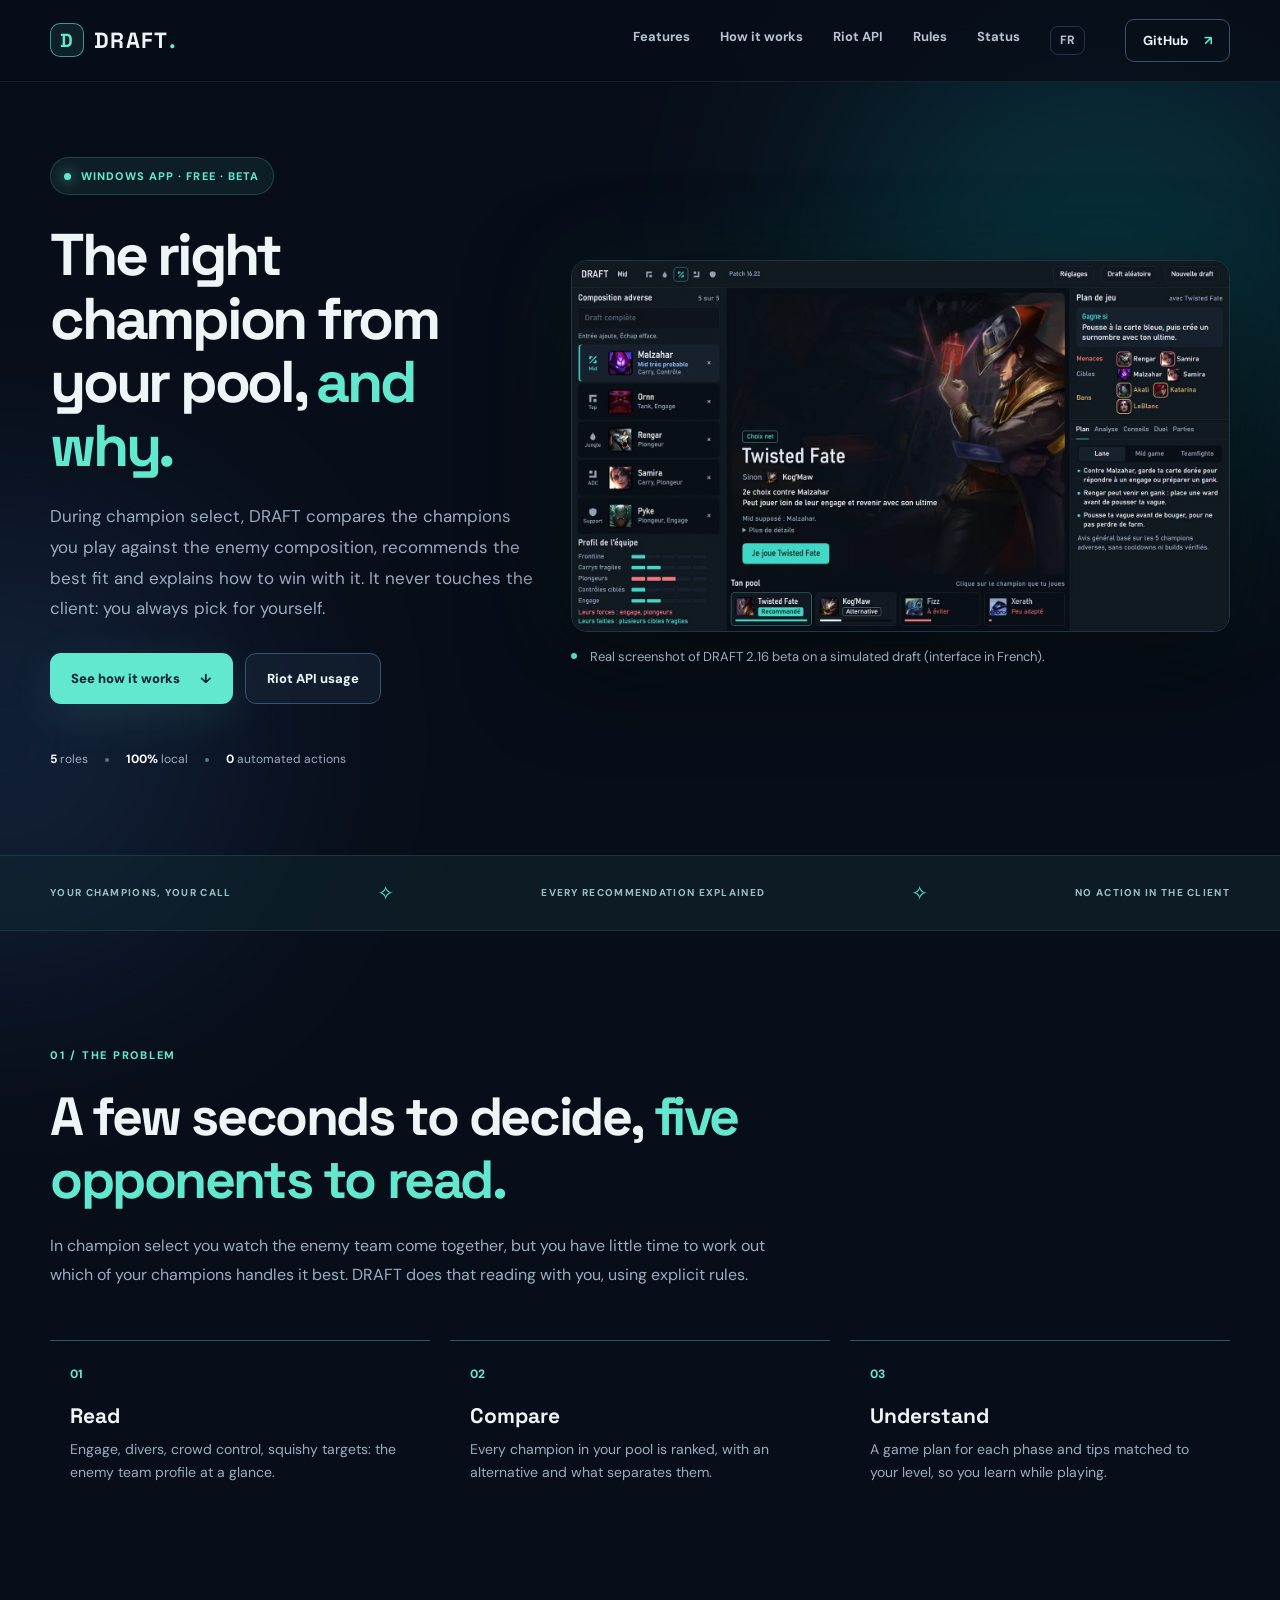
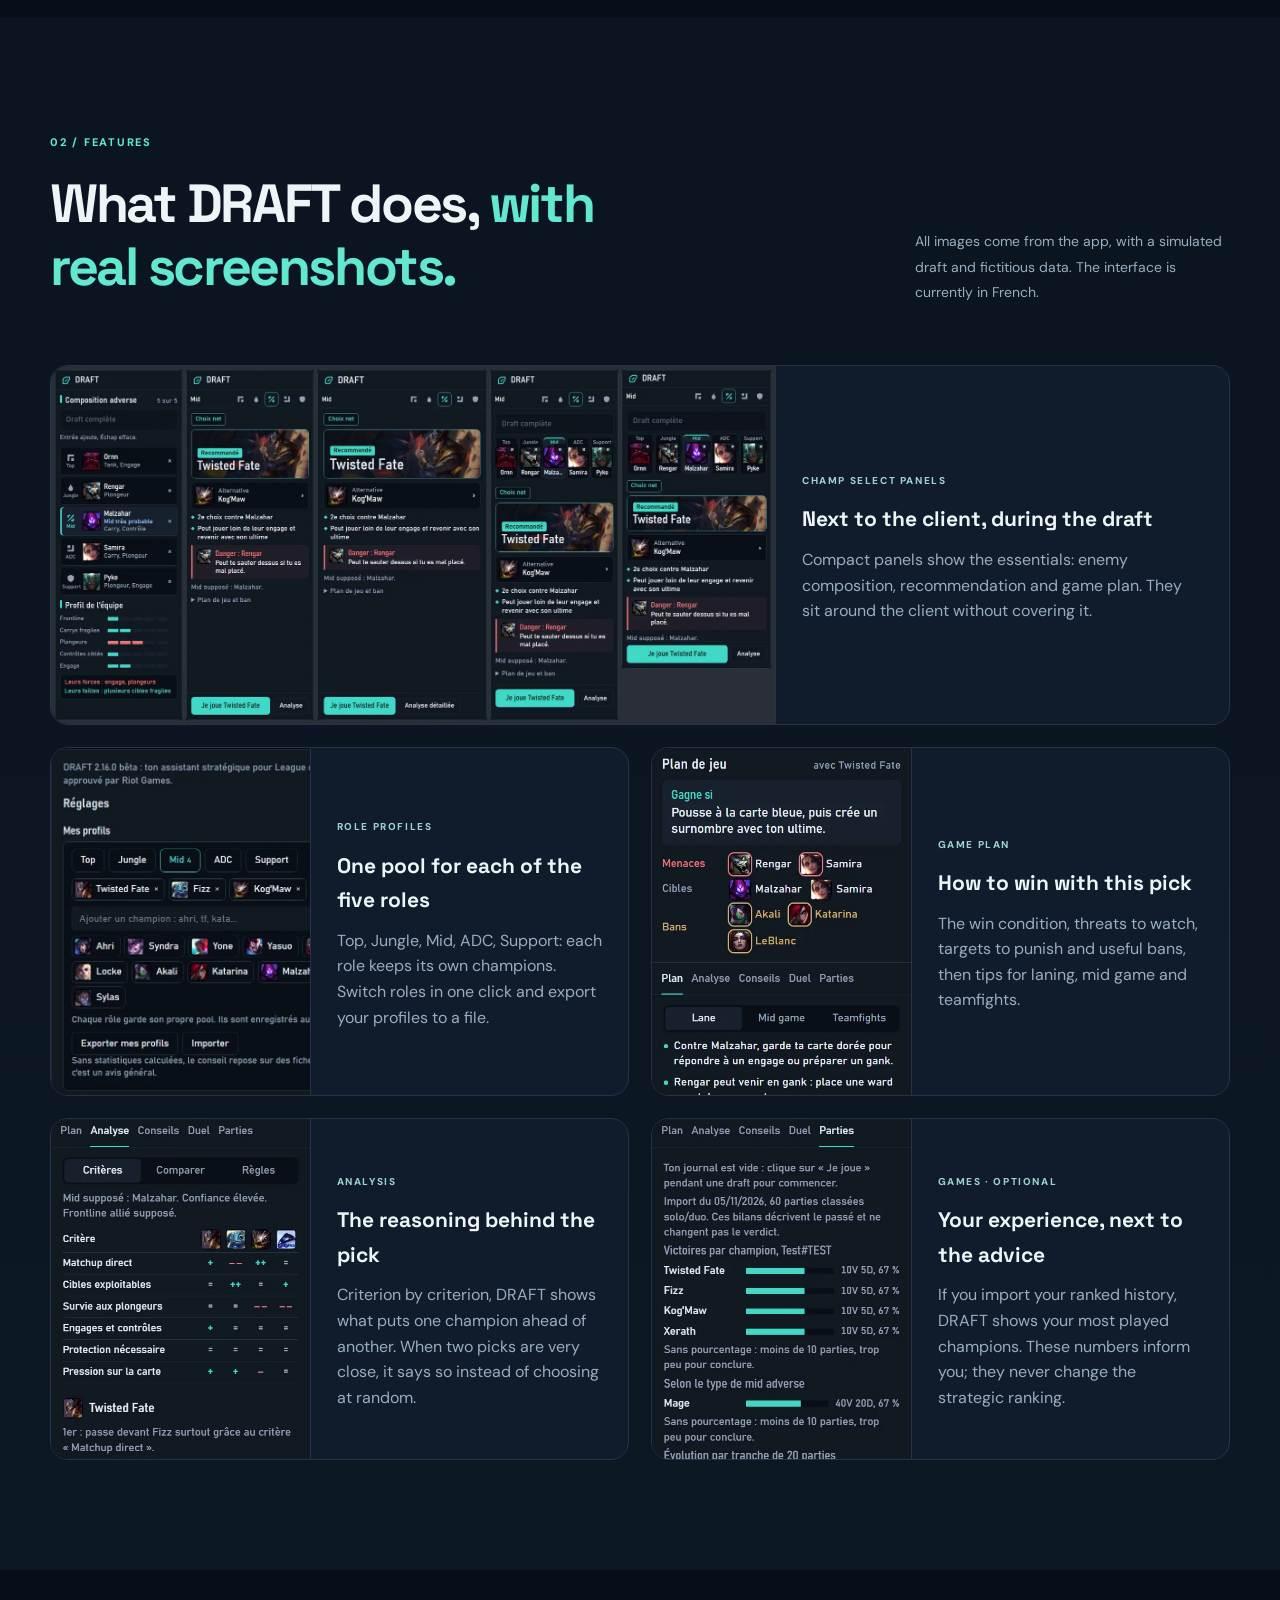
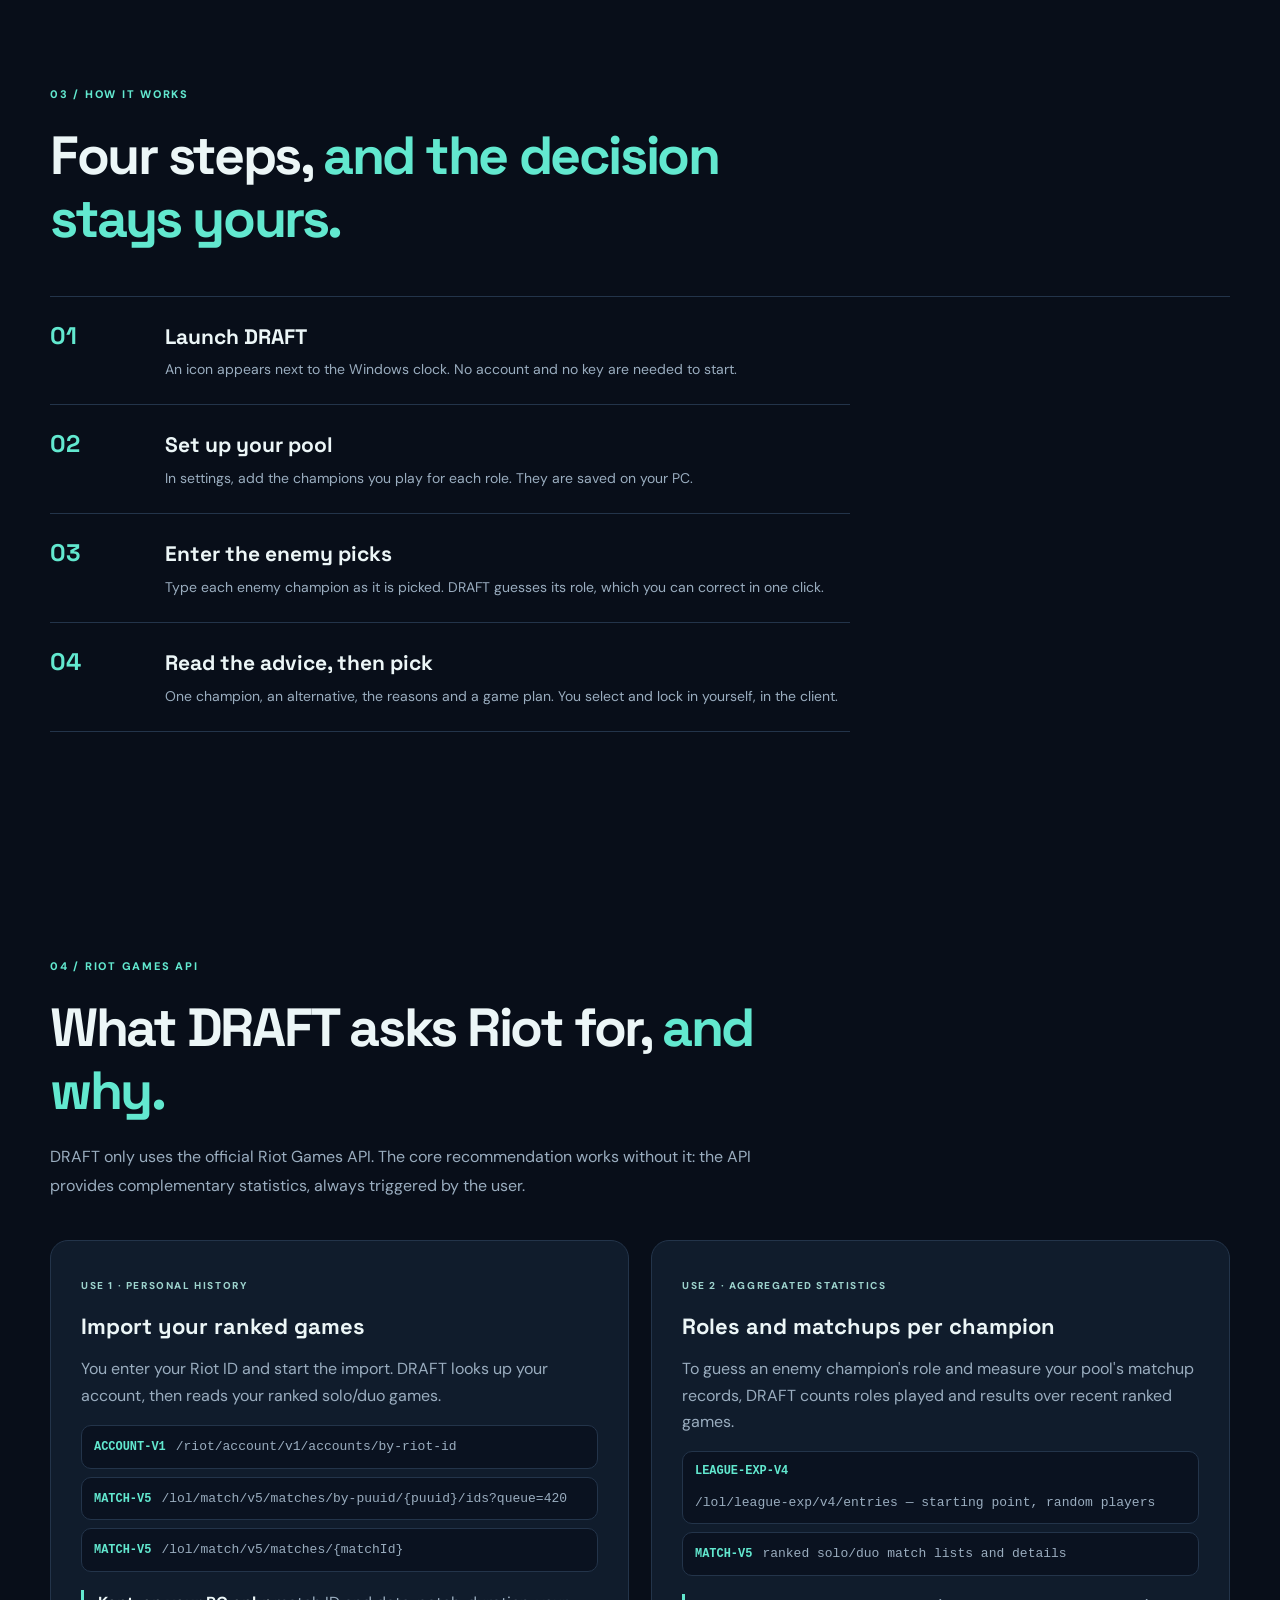
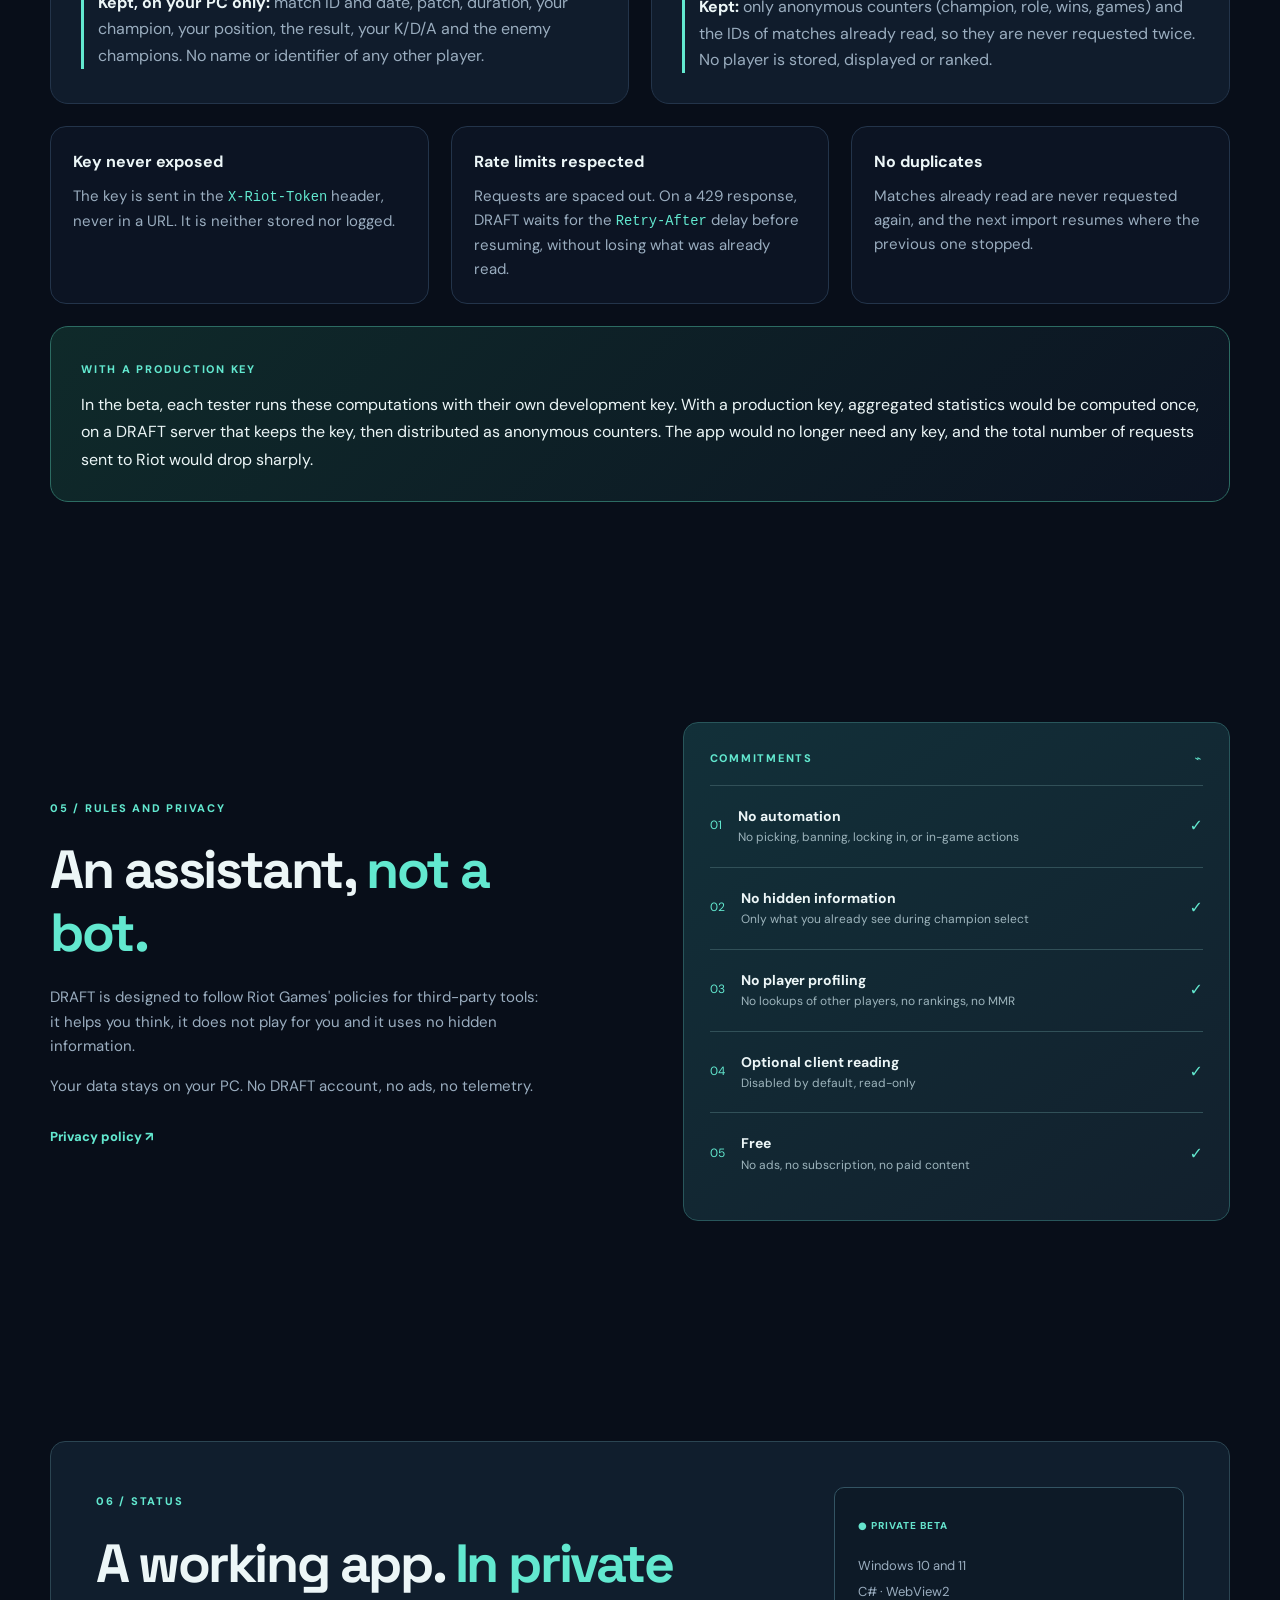
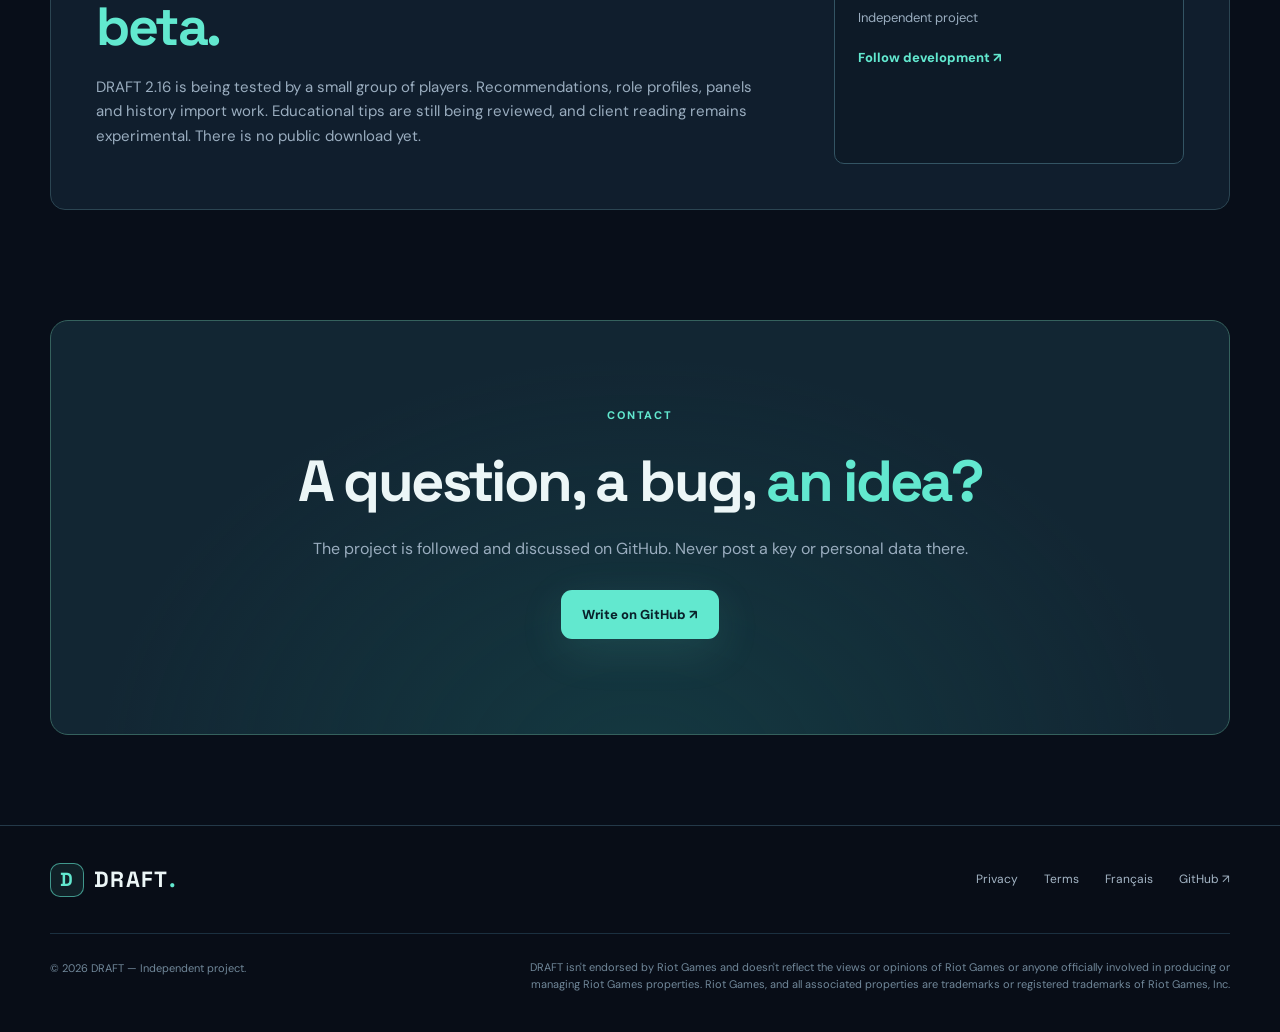
==== en/index.html @ c890b29d "feat(site): vraies captures, section API Riot et version anglaise - Captures réelles de DRAFT 2.16 (" ====
<!doctype html>
<html lang="en"><head><meta charset="utf-8"><meta name="viewport" content="width=device-width,initial-scale=1"><meta name="theme-color" content="#080e19"><meta name="description" content="DRAFT is a free Windows app that helps League of Legends players pick the champion from their own pool that best fits the enemy team composition, and explains why."><meta property="og:title" content="DRAFT — Your strategic assistant for League of Legends"><meta property="og:description" content="The right champion from your pool against the enemy composition, with an explained game plan. No automated actions."><meta property="og:image" content="/assets/draft-recommandation.webp"><link rel="alternate" hreflang="fr" href="/"><link rel="icon" href="/favicon.svg" type="image/svg+xml"><link rel="stylesheet" href="/styles.css"><title>DRAFT — Your strategic assistant for League of Legends</title></head>
<body><div class="glow glow-a"></div><div class="glow glow-b"></div>
<header class="header"><div class="wrap nav"><a class="brand" href="/en/" aria-label="DRAFT home"><span class="brand-logo">D</span>DRAFT<span class="mint">.</span></a><button class="menu-toggle" id="menuToggle" aria-label="Open menu" aria-expanded="false">☰</button><nav class="navlinks" id="navLinks"><a href="#features">Features</a><a href="#how">How it works</a><a href="#riot-api">Riot API</a><a href="#rules">Rules</a><a href="#status">Status</a><a class="lang" href="/" hreflang="fr">FR</a></nav><a class="nav-git" href="https://github.com/lucasmettetal/Draft" target="_blank" rel="noopener noreferrer">GitHub <span>↗</span></a></div></header>
<main>
<section class="hero wrap"><div class="hero-copy"><div class="eyebrow"><span class="live-dot"></span> WINDOWS APP · FREE · BETA</div><h1>The right champion from your pool, <em>and why.</em></h1><p>During champion select, DRAFT compares the champions you play against the enemy composition, recommends the best fit and explains how to win with it. It never touches the client: you always pick for yourself.</p><div class="hero-actions"><a class="btn primary" href="#how">See how it works <span>↓</span></a><a class="btn secondary" href="#riot-api">Riot API usage</a></div><div class="hero-foot"><span><b>5</b> roles</span><i></i><span><b>100%</b> local</span><i></i><span><b>0</b> automated actions</span></div></div>
<figure class="hero-visual shot-frame"><img src="/assets/draft-recommandation.webp" width="1600" height="900" alt="DRAFT main window: enemy composition on the left, Twisted Fate recommended in the center with Kog'Maw as alternative, game plan on the right"><figcaption><span class="mini-dot"></span> Real screenshot of DRAFT 2.16 beta on a simulated draft (interface in French).</figcaption></figure></section>
<div class="strip"><div class="wrap strip-inner"><span>YOUR CHAMPIONS, YOUR CALL</span><span class="strip-mark">✧</span><span>EVERY RECOMMENDATION EXPLAINED</span><span class="strip-mark">✧</span><span>NO ACTION IN THE CLIENT</span></div></div>

<section class="section wrap"><div class="section-intro"><span class="kicker">01 / THE PROBLEM</span><h2>A few seconds to decide, <em>five opponents to read.</em></h2><p>In champion select you watch the enemy team come together, but you have little time to work out which of your champions handles it best. DRAFT does that reading with you, using explicit rules.</p></div><div class="principles"><div><span>01</span><strong>Read</strong><p>Engage, divers, crowd control, squishy targets: the enemy team profile at a glance.</p></div><div><span>02</span><strong>Compare</strong><p>Every champion in your pool is ranked, with an alternative and what separates them.</p></div><div><span>03</span><strong>Understand</strong><p>A game plan for each phase and tips matched to your level, so you learn while playing.</p></div></div></section>

<section class="section feature-section" id="features"><div class="wrap"><div class="section-head"><div><span class="kicker">02 / FEATURES</span><h2>What DRAFT does, <em>with real screenshots.</em></h2></div><p>All images come from the app, with a simulated draft and fictitious data. The interface is currently in French.</p></div>
<div class="gallery">
<article class="gallery-item wide"><img src="/assets/draft-panneaux.webp" width="1600" height="791" loading="lazy" alt="DRAFT compact panels in several sizes"><div><span class="feature-num">CHAMP SELECT PANELS</span><h3>Next to the client, during the draft</h3><p>Compact panels show the essentials: enemy composition, recommendation and game plan. They sit around the client without covering it.</p></div></article>
<article class="gallery-item"><img src="/assets/draft-profils.webp" width="780" height="713" loading="lazy" alt="DRAFT settings: one champion pool per role"><div><span class="feature-num">ROLE PROFILES</span><h3>One pool for each of the five roles</h3><p>Top, Jungle, Mid, ADC, Support: each role keeps its own champions. Switch roles in one click and export your profiles to a file.</p></div></article>
<article class="gallery-item"><img src="/assets/draft-plan.webp" width="464" height="622" loading="lazy" alt="Game plan: win condition, threats, targets and bans"><div><span class="feature-num">GAME PLAN</span><h3>How to win with this pick</h3><p>The win condition, threats to watch, targets to punish and useful bans, then tips for laning, mid game and teamfights.</p></div></article>
<article class="gallery-item"><img src="/assets/draft-analyse.webp" width="464" height="610" loading="lazy" alt="Analysis tab: comparison criteria for the champions in the pool"><div><span class="feature-num">ANALYSIS</span><h3>The reasoning behind the pick</h3><p>Criterion by criterion, DRAFT shows what puts one champion ahead of another. When two picks are very close, it says so instead of choosing at random.</p></div></article>
<article class="gallery-item"><img src="/assets/draft-parties.webp" width="464" height="610" loading="lazy" alt="Games tab: wins per champion on a fictitious history"><div><span class="feature-num">GAMES · OPTIONAL</span><h3>Your experience, next to the advice</h3><p>If you import your ranked history, DRAFT shows your most played champions. These numbers inform you; they never change the strategic ranking.</p></div></article>
</div></div></section>

<section class="section wrap process" id="how"><div class="section-intro"><span class="kicker">03 / HOW IT WORKS</span><h2>Four steps, <em>and the decision stays yours.</em></h2></div><div class="steps"><div class="step"><div class="step-count">01</div><div><h3>Launch DRAFT</h3><p>An icon appears next to the Windows clock. No account and no key are needed to start.</p></div></div><div class="step"><div class="step-count">02</div><div><h3>Set up your pool</h3><p>In settings, add the champions you play for each role. They are saved on your PC.</p></div></div><div class="step"><div class="step-count">03</div><div><h3>Enter the enemy picks</h3><p>Type each enemy champion as it is picked. DRAFT guesses its role, which you can correct in one click.</p></div></div><div class="step"><div class="step-count">04</div><div><h3>Read the advice, then pick</h3><p>One champion, an alternative, the reasons and a game plan. You select and lock in yourself, in the client.</p></div></div></div></section>

<section class="section wrap" id="riot-api"><div class="section-intro"><span class="kicker">04 / RIOT GAMES API</span><h2>What DRAFT asks Riot for, <em>and why.</em></h2><p>DRAFT only uses the official Riot Games API. The core recommendation works without it: the API provides complementary statistics, always triggered by the user.</p></div>
<div class="api-grid">
<article class="api-card"><span class="feature-num">USE 1 · PERSONAL HISTORY</span><h3>Import your ranked games</h3><p>You enter your Riot ID and start the import. DRAFT looks up your account, then reads your ranked solo/duo games.</p><ul class="api-list"><li><code>ACCOUNT-V1</code> <span>/riot/account/v1/accounts/by-riot-id</span></li><li><code>MATCH-V5</code> <span>/lol/match/v5/matches/by-puuid/{puuid}/ids?queue=420</span></li><li><code>MATCH-V5</code> <span>/lol/match/v5/matches/{matchId}</span></li></ul><p class="api-keep"><b>Kept, on your PC only:</b> match ID and date, patch, duration, your champion, your position, the result, your K/D/A and the enemy champions. No name or identifier of any other player.</p></article>
<article class="api-card"><span class="feature-num">USE 2 · AGGREGATED STATISTICS</span><h3>Roles and matchups per champion</h3><p>To guess an enemy champion's role and measure your pool's matchup records, DRAFT counts roles played and results over recent ranked games.</p><ul class="api-list"><li><code>LEAGUE-EXP-V4</code> <span>/lol/league-exp/v4/entries — starting point, random players</span></li><li><code>MATCH-V5</code> <span>ranked solo/duo match lists and details</span></li></ul><p class="api-keep"><b>Kept:</b> only anonymous counters (champion, role, wins, games) and the IDs of matches already read, so they are never requested twice. No player is stored, displayed or ranked.</p></article>
</div>
<div class="api-rules"><div><strong>Key never exposed</strong><p>The key is sent in the <code>X-Riot-Token</code> header, never in a URL. It is neither stored nor logged.</p></div><div><strong>Rate limits respected</strong><p>Requests are spaced out. On a 429 response, DRAFT waits for the <code>Retry-After</code> delay before resuming, without losing what was already read.</p></div><div><strong>No duplicates</strong><p>Matches already read are never requested again, and the next import resumes where the previous one stopped.</p></div></div>
<div class="api-plan"><span class="kicker">WITH A PRODUCTION KEY</span><p>In the beta, each tester runs these computations with their own development key. With a production key, aggregated statistics would be computed once, on a DRAFT server that keeps the key, then distributed as anonymous counters. The app would no longer need any key, and the total number of requests sent to Riot would drop sharply.</p></div></section>

<section class="section wrap privacy" id="rules"><div class="privacy-copy"><span class="kicker">05 / RULES AND PRIVACY</span><h2>An assistant, <em>not a bot.</em></h2><p>DRAFT is designed to follow Riot Games' policies for third-party tools: it helps you think, it does not play for you and it uses no hidden information.</p><p>Your data stays on your PC. No DRAFT account, no ads, no telemetry.</p><a class="inline-link" href="/en/privacy.html">Privacy policy ↗</a></div><div class="privacy-panel"><div class="panel-kicker">COMMITMENTS <span>⌁</span></div><div class="panel-row"><span>01</span><div><strong>No automation</strong><small>No picking, banning, locking in, or in-game actions</small></div><b>✓</b></div><div class="panel-row"><span>02</span><div><strong>No hidden information</strong><small>Only what you already see during champion select</small></div><b>✓</b></div><div class="panel-row"><span>03</span><div><strong>No player profiling</strong><small>No lookups of other players, no rankings, no MMR</small></div><b>✓</b></div><div class="panel-row"><span>04</span><div><strong>Optional client reading</strong><small>Disabled by default, read-only</small></div><b>✓</b></div><div class="panel-row"><span>05</span><div><strong>Free</strong><small>No ads, no subscription, no paid content</small></div><b>✓</b></div></div></section>

<section class="section wrap" id="status"><div class="status"><div><span class="kicker">06 / STATUS</span><h2>A working app. <em>In private beta.</em></h2><p>DRAFT 2.16 is being tested by a small group of players. Recommendations, role profiles, panels and history import work. Educational tips are still being reviewed, and client reading remains experimental. There is no public download yet.</p></div><div class="status-box"><span class="status-pill">● PRIVATE BETA</span><p>Windows 10 and 11<br>C# · WebView2<br>Independent project</p><a href="https://github.com/lucasmettetal/Draft" target="_blank" rel="noopener noreferrer">Follow development ↗</a></div></div></section>
<section class="wrap closing"><div class="closing-glow"></div><span class="kicker">CONTACT</span><h2>A question, a bug, <em>an idea?</em></h2><p>The project is followed and discussed on GitHub. Never post a key or personal data there.</p><a class="btn primary" href="https://github.com/lucasmettetal/Draft/issues" target="_blank" rel="noopener noreferrer">Write on GitHub ↗</a></section></main>
<footer class="footer"><div class="wrap footer-main"><a class="brand" href="/en/"><span class="brand-logo">D</span>DRAFT<span class="mint">.</span></a><div><a href="/en/privacy.html">Privacy</a><a href="/en/terms.html">Terms</a><a href="/">Français</a><a href="https://github.com/lucasmettetal/Draft" target="_blank" rel="noopener noreferrer">GitHub ↗</a></div></div><div class="wrap footer-bottom legal-boiler"><span>© 2026 DRAFT — Independent project.</span><span>DRAFT isn't endorsed by Riot Games and doesn't reflect the views or opinions of Riot Games or anyone officially involved in producing or managing Riot Games properties. Riot Games, and all associated properties are trademarks or registered trademarks of Riot Games, Inc.</span></div></footer><script src="/main.js" defer></script></body></html>
---- styles.css ----
@import url('https://fonts.googleapis.com/css2?family=DM+Sans:wght@400;500;600;700;800&family=Space+Grotesk:wght@400;500;600;700&display=swap');
:root{--bg:#080e19;--bg2:#0c1423;--panel:#101c2c;--border:#23344a;--text:#ecf6f7;--muted:#9aadbf;--mint:#62e8cf;--gold:#e0c58a}*{box-sizing:border-box}html{scroll-behavior:smooth}body{margin:0;background:var(--bg);color:var(--text);font-family:'DM Sans',system-ui,sans-serif;line-height:1.65;overflow-x:hidden}a{color:inherit;text-decoration:none}button{font:inherit}a:focus-visible,button:focus-visible{outline:2px solid var(--mint);outline-offset:4px}::selection{background:var(--mint);color:#04141a}.wrap{width:min(1180px,calc(100% - 48px));margin:auto}.glow{position:absolute;pointer-events:none;z-index:-1;border-radius:50%;filter:blur(115px);opacity:.29}.glow-a{width:550px;height:480px;top:0;right:-100px;background:#0b7e87}.glow-b{width:500px;height:480px;top:500px;left:-250px;background:#294b82}.header{height:82px;position:relative;z-index:10;border-bottom:1px solid rgba(255,255,255,.07);background:rgba(8,14,25,.85);backdrop-filter:blur(16px)}.nav{height:100%;display:flex;align-items:center;gap:40px}.brand{display:inline-flex;align-items:center;gap:10px;font-family:'Space Grotesk',sans-serif;font-size:22px;font-weight:700;letter-spacing:.06em;white-space:nowrap}.brand-logo{width:34px;height:34px;border:1px solid rgba(98,232,207,.6);border-radius:10px;display:grid;place-items:center;font-size:19px;color:var(--mint);background:rgba(98,232,207,.09)}.mint{color:var(--mint);margin-left:-10px}.navlinks{display:flex;gap:30px;margin-left:auto}.navlinks a,.nav-git{font-size:13px;font-weight:700;color:#b5c4d3;transition:color .2s}.navlinks a:hover,.nav-git:hover{color:var(--mint)}.nav-git{padding:10px 17px;border:1px solid #35526a;border-radius:9px;color:#e8f6f8}.nav-git span{color:var(--mint);margin-left:12px}.menu-toggle{display:none;background:transparent;border:0;color:white;font-size:23px;margin-left:auto;cursor:pointer}
.hero{min-height:650px;display:grid;grid-template-columns:1fr 1.07fr;gap:50px;align-items:center;padding-top:75px;padding-bottom:85px}.eyebrow,.kicker,.feature-num,.section-label,.panel-kicker,.side-head{font-size:11px;letter-spacing:.16em;font-weight:800;color:var(--mint)}.eyebrow{display:inline-flex;align-items:center;gap:10px;padding:9px 13px;background:rgba(98,232,207,.07);border:1px solid rgba(98,232,207,.2);border-radius:100px;letter-spacing:.1em}.live-dot{height:7px;width:7px;border-radius:50%;background:var(--mint);box-shadow:0 0 14px var(--mint)}h1,h2,h3,p{margin-top:0}h1,h2,h3{font-family:'Space Grotesk',sans-serif}h1{font-size:clamp(44px,5.2vw,75px);line-height:1.08;letter-spacing:-.055em;margin:28px 0 24px;max-width:650px}h1 em,h2 em{font-style:normal;color:var(--mint)}.hero-copy>p{font-size:17px;line-height:1.8;color:var(--muted);max-width:530px}.hero-actions{display:flex;gap:12px;margin:29px 0 46px;flex-wrap:wrap}.btn{display:inline-flex;justify-content:center;align-items:center;gap:20px;border-radius:11px;font-size:13px;font-weight:800;padding:14px 21px;transition:transform .2s,background .2s}.btn:hover{transform:translateY(-2px)}.btn.primary{background:var(--mint);color:#09212b;box-shadow:0 12px 45px rgba(98,232,207,.12)}.btn.primary:hover{background:#85f8e1}.btn.secondary{border:1px solid #35536a;background:rgba(21,35,52,.7)}.hero-foot{display:flex;align-items:center;gap:17px;color:var(--muted);font-size:12px}.hero-foot b{color:#fff}.hero-foot i{height:4px;width:4px;border-radius:50%;background:#5c788b}
.hero-visual{min-width:0}.mock-window{transform:perspective(1100px) rotateY(-4deg) rotateX(2deg);box-shadow:0 30px 100px #0009,0 0 90px #13695a20;border:1px solid #35596b;border-radius:15px;overflow:hidden;background:#0b1422}.mock-top{height:45px;border-bottom:1px solid #24374a;background:#101d2c;display:flex;align-items:center;justify-content:space-between;padding:0 15px;color:#899fb3;font:700 10px 'Space Grotesk';letter-spacing:.15em}.dots{display:flex;gap:5px}.dots b{width:7px;height:7px;border-radius:50%;background:#3c5769}.dots b:first-child{background:#b57872}.mock-body{display:grid;grid-template-columns:38% 62%;min-height:360px}.mock-side{border-right:1px solid #293b4b;padding:20px 15px;background:#0e1929}.role-chip{font-size:13px;padding:11px 9px;margin:14px 0 20px;border:1px solid #366a73;background:#12333b;border-radius:7px;color:#bbfff0;font-weight:800}.role-chip span{float:right;font-size:9px;color:#8ab5b6}.mock-sub{font-size:9px;letter-spacing:.13em;color:#8297a6;font-weight:800;margin-bottom:10px}.champ{display:flex;align-items:center;gap:9px;margin:7px 0;padding:9px 7px;border:1px solid #22394b;border-radius:7px;font-size:11px}.champ.selected{border-color:#317c79;background:#13323c}.champ-icon{width:27px;height:27px;border-radius:6px;background:#274757;display:grid;place-items:center;color:var(--mint);font-weight:800}.champ strong,.champ small{display:block}.champ small{color:#8b9eaf;font-size:9px;line-height:1.4}.champ>span:last-child{margin-left:auto;color:var(--mint)}.mini-label{font-size:8px;color:#728ca0;letter-spacing:.07em;margin-top:24px}.mock-main{padding:18px 17px;display:flex;flex-direction:column}.section-label{display:flex;justify-content:space-between;font-size:9px}.section-label span{color:#94a7b4}.draft-vs{display:flex;justify-content:space-between;align-items:center;margin:25px 0}.draft-vs small{display:block;font-size:9px;color:#96a6b5;font-weight:800;letter-spacing:.1em}.avatar-row{display:flex;gap:5px;margin-top:9px}.avatar-row span{display:grid;place-items:center;width:30px;height:30px;background:#183f4a;border:1px solid #32636c;border-radius:6px;color:#75d9c6}.avatar-row.red span{color:#e6a3a7;background:#482d39;border-color:#6d4351}.vs{font-size:13px;font-weight:800;color:#6c869b}.rec-card{border:1px solid #35605c;border-radius:9px;padding:14px;background:linear-gradient(135deg,#17363b,#10212d 70%)}.rec-top,.rec-meta{display:flex;justify-content:space-between;font-size:9px;color:#92b6b4;font-weight:800}.rec-flag{color:#70e5cd}.rec-title{font-family:'Space Grotesk';font-size:16px;font-weight:700;margin-top:13px}.rec-card p{color:#a8bec5;font-size:10px;line-height:1.6;margin:7px 0 13px}.meter{height:5px;background:#27414b;border-radius:6px;overflow:hidden;margin-bottom:9px}.meter span{display:block;height:100%;background:linear-gradient(90deg,#2da69f,#7df2d5);border-radius:6px}.mock-bottom{display:flex;justify-content:space-between;gap:6px;margin-top:auto;padding-top:16px;color:#93aabb;font-size:8px;font-weight:800}.mock-bottom span:first-child{color:var(--mint)}.mock-caption{text-align:right;color:#8aa0b1;font-size:11px;margin-top:20px}.strip{border-block:1px solid rgba(98,232,207,.13);background:rgba(16,40,49,.5)}.strip-inner{min-height:74px;display:flex;align-items:center;justify-content:space-between;gap:12px;font-size:10px;color:#9bbdc2;letter-spacing:.13em;font-weight:800}.strip-mark{color:var(--mint);font-size:20px}
.section{padding-top:110px;padding-bottom:110px;scroll-margin-top:40px}.section-intro{max-width:720px}.section h2{font-size:clamp(33px,4.2vw,55px);line-height:1.17;letter-spacing:-.045em;margin:19px 0 20px}.section-intro p,.section-head>p{font-size:16px;color:var(--muted);line-height:1.8}.principles{display:grid;grid-template-columns:repeat(3,1fr);gap:20px;margin-top:50px}.principles>div{padding:24px 20px;border-top:1px solid #32565e}.principles span{display:block;color:var(--mint);font-size:12px;font-weight:800;margin-bottom:17px}.principles strong{font:700 21px 'Space Grotesk';display:block}.principles p{font-size:14px;color:var(--muted);margin:9px 0 0}.feature-section{background:linear-gradient(180deg,#0b1421,#0d1825)}.section-head{display:flex;align-items:end;justify-content:space-between;gap:40px;margin-bottom:42px}.section-head>div{max-width:600px}.section-head>p{max-width:315px;font-size:14px}.feature-grid{display:grid;grid-template-columns:repeat(3,1fr);gap:15px}.feature{border:1px solid #263c4d;background:linear-gradient(145deg,#142439,#111e2d);border-radius:13px;min-height:260px;padding:25px;position:relative;overflow:hidden;transition:border-color .2s,transform .2s}.feature:hover{transform:translateY(-3px);border-color:#347b7a}.feature.large{grid-column:span 2}.feature-icon{font:30px 'Space Grotesk';color:var(--mint);line-height:1;margin-bottom:25px}.feature-num{font-size:10px;color:#9dd3cd}.feature h3{font-size:24px;letter-spacing:-.03em;margin:11px 0}.feature p{font-size:14px;color:#9eb0c2;max-width:460px;line-height:1.75}.feature-art{display:flex;flex-wrap:wrap;gap:8px;margin-top:24px}.feature-art span{padding:6px 10px;background:#1a4147;border:1px solid #36656b;border-radius:5px;color:#85d8d0;font-size:9px;letter-spacing:.1em;font-weight:800}.feature-art.muted span{background:#1c3041;color:#a6b4c5;border-color:#314658}.process .steps{margin-top:45px;border-top:1px solid var(--border)}.step{display:grid;grid-template-columns:90px 1fr;gap:25px;padding:23px 0;border-bottom:1px solid var(--border);max-width:800px}.step-count{font:700 24px 'Space Grotesk';color:var(--mint)}.step h3{font-size:21px;margin:0 0 4px}.step p{color:var(--muted);margin:0;font-size:14px}
.privacy{display:grid;grid-template-columns:1fr 1fr;gap:85px;align-items:center}.privacy-copy p{font-size:15px;color:var(--muted);max-width:490px}.inline-link{color:var(--mint);font-size:13px;font-weight:800;display:inline-block;margin-top:12px}.privacy-panel{border:1px solid #28565b;background:linear-gradient(145deg,#123039,#12202d);border-radius:15px;padding:26px}.panel-kicker{display:flex;justify-content:space-between;padding-bottom:18px}.panel-row{display:flex;align-items:center;gap:16px;padding:19px 0;border-top:1px solid #315058}.panel-row>span{color:var(--mint);font-size:12px}.panel-row strong,.panel-row small{display:block}.panel-row strong{font-size:14px}.panel-row small{font-size:12px;color:#9db4bc}.panel-row b{margin-left:auto;color:var(--mint)}.status{display:grid;grid-template-columns:1fr 350px;gap:60px;padding:45px;border:1px solid #2b4552;border-radius:15px;background:#101e2d}.status h2{margin-bottom:16px}.status p{color:var(--muted);font-size:15px}.status-box{border:1px solid #335463;background:#0d1a27;border-radius:10px;padding:23px}.status-pill{display:inline-block;font-size:10px;color:#7cebd7;letter-spacing:.1em;font-weight:800;margin-bottom:18px}.status-box p{font-size:13px;line-height:2}.status-box a{color:var(--mint);font-size:13px;font-weight:800}.closing{position:relative;text-align:center;padding:80px 20px 95px;border:1px solid #35615d;border-radius:18px;background:radial-gradient(ellipse at 50% 110%,#185e5c55,transparent 65%),#122633;margin-bottom:90px;overflow:hidden}.closing h2{font:700 clamp(35px,4.6vw,58px)/1.18 'Space Grotesk';letter-spacing:-.045em;margin:20px 0}.closing h2 em{font-style:normal;color:var(--mint)}.closing p{color:var(--muted);margin-bottom:28px}.footer{border-top:1px solid #243949;background:#080d17}.footer-main{padding:35px 0;display:flex;align-items:center;justify-content:space-between}.footer-main>div{display:flex;gap:26px;font-size:12px;color:#a4b5c5}.footer-bottom{display:flex;justify-content:space-between;gap:30px;border-top:1px solid #1b3040;padding:25px 0 40px;color:#71889a;font-size:11px}.footer-bottom span:last-child{max-width:620px;text-align:right}
.legal-main{padding:95px 0 125px;max-width:850px}.legal-main h1{font-size:clamp(35px,5vw,56px);margin:18px 0}.legal-main h2{font:700 23px 'Space Grotesk';margin:36px 0 12px}.legal-main p,.legal-main li{font-size:15px;color:#b0c0cf}.legal-main a{color:var(--mint);text-decoration:underline}.legal-alert{padding:20px;border:1px solid #715e3d;border-radius:9px;background:#2f281e}.legal-alert p{margin:0}.legal-back{display:inline-block;margin-top:32px}
@media(max-width:1000px){.hero{grid-template-columns:1fr;gap:30px}.hero-copy{max-width:800px}.hero-visual{max-width:750px}.hero{padding-top:65px}.privacy{gap:35px}.nav{gap:20px}.navlinks{gap:15px}.feature-grid{grid-template-columns:repeat(2,1fr)}.feature.large{grid-column:span 1}.status{grid-template-columns:1fr 300px}}@media(max-width:700px){.wrap{width:min(100% - 32px,1180px)}.header{height:68px}.menu-toggle{display:block}.nav-git{display:none}.navlinks{display:none;position:absolute;top:68px;left:0;right:0;flex-direction:column;gap:0;padding:14px 24px;background:#0b1825;border-bottom:1px solid #31505b}.navlinks.open{display:flex}.navlinks a{padding:12px}.hero{padding-top:48px;padding-bottom:60px;min-height:0}.hero-copy>p{font-size:15px}.hero-actions{margin-bottom:30px}.hero-foot{flex-wrap:wrap}.mock-window{transform:none}.mock-body{grid-template-columns:38% 62%}.mock-side{padding:12px 8px}.mock-main{padding:12px 8px}.champ{gap:5px}.champ small{display:none}.champ-icon{width:22px;height:22px}.mock-top{height:39px}.draft-vs{margin:16px 0}.avatar-row span{width:23px;height:23px}.rec-card{padding:10px}.rec-title{font-size:13px}.mock-bottom{gap:3px;font-size:6px}.mock-caption{font-size:10px}.strip-inner{flex-wrap:wrap;justify-content:center;padding:20px 0;text-align:center}.strip-mark{display:none}.section{padding-top:75px;padding-bottom:75px}.principles{grid-template-columns:1fr;gap:6px;margin-top:32px}.principles>div{padding:20px 5px}.section-head{display:block}.feature-grid{grid-template-columns:1fr}.feature{min-height:0}.privacy{grid-template-columns:1fr;gap:32px}.status{grid-template-columns:1fr;padding:25px;gap:25px}.closing{margin-bottom:50px}.footer-main,.footer-bottom{flex-direction:column;align-items:flex-start;gap:20px}.footer-main>div{flex-wrap:wrap}.footer-bottom span:last-child{text-align:left}.legal-main{padding-top:65px}}@media(prefers-reduced-motion:reduce){html{scroll-behavior:auto}.btn,.feature{transition:none}}
/* V2 — showcase based on the actual DRAFT v2.16 tutorial */
.hero{grid-template-columns:minmax(0,.85fr) minmax(0,1.15fr);gap:34px}.hero-copy h1{font-size:clamp(42px,4.6vw,65px)}.hero-visual{min-width:0}.realapp{background:#0a111b;border:1px solid #2cbfb5;border-radius:6px;box-shadow:0 34px 110px #0009,0 0 45px #27b7ad18;overflow:hidden;color:#dde9ed;font-family:'DM Sans',sans-serif}.realapp-bar{height:38px;display:flex;gap:11px;align-items:center;padding:0 12px;border-bottom:1px solid #223440;font-size:9px}.realapp-bar strong{font-size:14px;letter-spacing:.03em}.realapp-bar>span:nth-child(2){color:#c0b2dc}.realapp-icons{color:#7d9ba9;white-space:nowrap}.realapp-patch{color:#8b9fb5}.realapp-spacer{flex:1}.realapp-mini-btn{padding:5px;border:1px solid #2b4052;border-radius:3px;font-size:8px;color:#d1e0e6;white-space:nowrap}.realapp-grid{display:grid;grid-template-columns:31% 43% 26%;min-height:392px}.realapp-enemies{border-right:1px solid #263644;padding:12px 8px;background:#0d1724;min-width:0}.realapp-heading{font-size:11px;font-weight:800;line-height:1.3;display:flex;gap:4px;justify-content:space-between}.realapp-heading small{font-size:8px;color:#809eb0;font-weight:500}.realapp-input{margin:10px 0 5px;border:1px solid #233949;border-radius:4px;padding:7px 9px;font-size:9px;color:#628098;background:#0a131f}.realapp-small{font-size:8px;color:#8b9fab;margin:8px 0}.realapp-enemy{display:flex;align-items:center;gap:6px;background:#101e2c;border-radius:4px;margin:5px 0;padding:7px 5px;min-height:40px}.realapp-enemy.active{background:#172d3c;border-left:2px solid #54d9cd}.realapp-enemy>b{width:24px;height:24px;flex-shrink:0;display:grid;place-items:center;border-radius:4px;background:#24424e;color:#8fe8dc;font-size:14px}.realapp-enemy span{min-width:0}.realapp-enemy strong,.realapp-enemy small{display:block;white-space:nowrap;overflow:hidden;text-overflow:ellipsis}.realapp-enemy strong{font-size:10px}.realapp-enemy small{font-size:8px;color:#81a3b4}.realapp-enemy i{font-style:normal;margin-left:auto;color:#718d9b}.realapp-profile{font-size:10px;font-weight:700;margin-top:10px}.realapp-profile>div{display:flex;justify-content:space-between;align-items:center;gap:5px;font-weight:400;font-size:8px;color:#a5bbca;margin-top:5px}.realapp-profile>div>b{display:block;flex-basis:55%;height:5px;background:linear-gradient(90deg,#51d8c8 var(--level),#1e3240 var(--level));border-radius:1px}.realapp-profile>small{font-size:8px;color:#68dcca}.realapp-result{position:relative;min-width:0;background:radial-gradient(ellipse at 78% 37%,#364052 0%,#152437 34%,#0b1423 80%);overflow:hidden}.realapp-champ-ghost{position:absolute;inset:0;pointer-events:none;opacity:.6}.ghost-hat{position:absolute;top:16%;right:8%;width:45%;height:41%;transform:skew(-14deg) rotate(-12deg);background:linear-gradient(135deg,#625744,#162236 70%);clip-path:polygon(45% 0,90% 13%,100% 37%,57% 30%,30% 100%,0 58%);border:1px solid #a78a59}.ghost-cards{position:absolute;top:22%;right:28%;color:#de6769;font-size:35px;text-shadow:0 0 23px #ff5454}.ghost-shoulder{position:absolute;bottom:3%;right:0;width:57%;height:40%;background:linear-gradient(105deg,transparent,#49404a 40%,#111b30);border-radius:55% 0 0 0}.realapp-info{position:absolute;left:13px;right:13px;top:44%;z-index:2}.realapp-status{display:inline-block;font-size:9px;padding:3px 7px;border:1px solid #32c6b9;border-radius:3px;color:#6ee9d5;background:#102b33}.realapp-info h3{font-size:clamp(17px,2vw,27px);line-height:1.2;margin:7px 0;color:white;text-shadow:0 2px 8px #000}.realapp-info p{font-size:9px;margin:6px 0;color:#cfdee7;line-height:1.45;text-shadow:0 2px 5px #07101c}.realapp-info>small{font-size:8px;color:#bbcfda}.realapp-fake-button{margin-top:9px;display:inline-block;padding:7px 11px;background:#51d9ca;color:#08262a;font-size:9px;font-weight:800;border-radius:3px}.realapp-pool{position:absolute;left:8px;right:8px;bottom:9px;z-index:3}.realapp-pool>strong{font-size:10px}.realapp-pool>div{display:flex;gap:4px;margin-top:5px}.realapp-pool span{display:flex;gap:4px;align-items:center;flex-wrap:wrap;flex:1;min-width:0;padding:5px 3px;background:#0d1928db;border:1px solid #2a4050;font-size:7px;border-radius:3px}.realapp-pool span.best{border-color:#3ad1c2}.realapp-pool span>b{display:grid;place-items:center;background:#1d4650;width:18px;height:18px;color:#7eeee2;border-radius:2px}.realapp-pool span>small{font-size:7px;color:#74e1d5}.realapp-pool span:not(.best)>small{color:#a1b1be}.realapp-advice{border-left:1px solid #263644;padding:12px 8px;min-width:0;background:#0f1926}.realapp-tip{padding:8px;background:#182532;border-radius:4px;margin:10px 0}.realapp-tip>b{font-size:9px;color:#59dcca}.realapp-tip p{font-size:9px;line-height:1.4;margin:4px 0 0;color:#dde9ed}.realapp-threat{display:flex;gap:6px;align-items:flex-start;margin:9px 0;font-size:8px}.realapp-threat b{color:#e7ab7b;width:34px;flex-shrink:0}.realapp-threat span{color:#bcd0db}.realapp-tabs{display:flex;gap:6px;border-block:1px solid #29404f;padding:8px 0;margin-top:12px;color:#9bb7cb;font-size:7px}.realapp-tabs span:first-child{color:#66e4d5}.realapp-guidance p{font-size:8px;color:#c4d6df;line-height:1.55;margin:10px 0}.realapp-guidance small{font-size:7px;color:#829dad;line-height:1.5}.demo-caption{font-size:11px;color:#8198aa;margin:17px 0 0;line-height:1.5}.mini-dot{display:inline-block;width:6px;height:6px;background:#54d8c8;border-radius:50%;margin-right:5px}.feature-section .feature.large{background:linear-gradient(145deg,#142638,#111e2d)}.status-pill{color:#65e4cd}
@media(max-width:1100px){.hero{grid-template-columns:1fr}.hero-visual{max-width:900px}.realapp-grid{min-height:460px}.realapp-info{top:41%}.realapp-info h3{font-size:28px}.realapp-enemy strong{font-size:12px}.realapp-enemy small,.realapp-tip p{font-size:10px}}
@media(max-width:700px){.realapp-grid{grid-template-columns:33% 45% 22%;min-height:380px}.realapp-bar{gap:7px;padding:0 7px}.realapp-mini-btn{display:none}.realapp-enemies,.realapp-advice{padding:8px 4px}.realapp-heading{font-size:9px}.realapp-heading small{display:none}.realapp-enemy{padding:5px 2px;gap:3px}.realapp-enemy strong{font-size:8px}.realapp-enemy small,.realapp-profile>small,.realapp-profile,.realapp-guidance,.realapp-threat:nth-of-type(4){display:none}.realapp-enemy>b{width:16px;height:20px;font-size:10px}.realapp-input,.realapp-small{font-size:7px}.realapp-info{left:7px;right:6px;top:42%}.realapp-info h3{font-size:18px}.realapp-info p{font-size:8px}.realapp-pool{left:4px;right:4px;bottom:6px}.realapp-pool span{font-size:0;justify-content:center;padding:4px 0}.realapp-pool span>b{font-size:8px}.realapp-pool span>small{display:none}.realapp-tip p{font-size:8px}.realapp-threat{display:block}.realapp-threat b,.realapp-threat span{display:block;font-size:8px}.realapp-tabs{gap:3px;font-size:6px;flex-wrap:wrap}.realapp-heading{display:block}.realapp-heading small{display:none}}

/* Captures réelles, galerie et section API */
.shot-frame{margin:0}.shot-frame img{display:block;width:100%;height:auto;border-radius:16px;border:1px solid var(--border);box-shadow:0 30px 100px #0009,0 0 90px #13695a26}.shot-frame figcaption{margin-top:14px;color:var(--muted);font-size:13px;display:flex;align-items:center;gap:8px}
.gallery{display:grid;grid-template-columns:repeat(2,minmax(0,1fr));gap:22px;margin-top:46px}.gallery-item{background:var(--panel);border:1px solid var(--border);border-radius:18px;overflow:hidden;display:grid;grid-template-columns:minmax(0,.9fr) minmax(0,1.1fr);align-items:center}.gallery-item img{display:block;width:100%;height:100%;max-height:360px;object-fit:cover;object-position:top;background:#0a0f16;border-right:1px solid var(--border)}.gallery-item>div{padding:26px}.gallery-item h3{margin:10px 0 10px;font-size:21px}.gallery-item p{color:var(--muted);margin:0;line-height:1.6}.gallery-item.wide{grid-column:1/-1;grid-template-columns:minmax(0,1.6fr) minmax(0,1fr)}.gallery-item.wide img{max-height:none;object-fit:contain}
.api-grid{display:grid;grid-template-columns:repeat(2,minmax(0,1fr));gap:22px;margin-top:40px}.api-card{background:var(--panel);border:1px solid var(--border);border-radius:18px;padding:30px}.api-card h3{margin:10px 0 12px;font-size:22px}.api-card p{color:var(--muted);line-height:1.65;margin:0 0 16px}.api-list{list-style:none;padding:0;margin:0 0 18px;display:grid;gap:8px}.api-list li{display:flex;flex-wrap:wrap;gap:10px;align-items:baseline;background:#0a1220;border:1px solid var(--border);border-radius:10px;padding:10px 12px;font-size:13px;color:var(--muted)}.api-list span{font-family:ui-monospace,Consolas,monospace;word-break:break-all}code{font-family:ui-monospace,Consolas,monospace;color:var(--mint);font-size:.92em}.api-list code{font-weight:700}.api-keep{border-left:3px solid var(--mint);padding-left:14px;margin:0!important}.api-keep b{color:var(--text)}
.api-rules{display:grid;grid-template-columns:repeat(3,minmax(0,1fr));gap:22px;margin-top:22px}.api-rules>div{border:1px solid var(--border);border-radius:16px;padding:22px;background:#0c1423}.api-rules strong{display:block;margin-bottom:8px}.api-rules p{margin:0;color:var(--muted);line-height:1.6;font-size:15px}
.api-plan{margin-top:22px;border:1px solid #2c6b62;background:linear-gradient(135deg,#0f2a2a,#0c1423);border-radius:18px;padding:28px 30px}.api-plan p{margin:10px 0 0;line-height:1.7;color:var(--text)}
.navlinks .lang{border:1px solid var(--border);border-radius:8px;padding:4px 9px;font-size:12px}
.legal-boiler span:last-child{max-width:720px;line-height:1.55}
@media (max-width:900px){.gallery,.api-grid,.api-rules{grid-template-columns:1fr}.gallery-item,.gallery-item.wide{grid-template-columns:1fr}.gallery-item img{max-height:420px;border-right:0;border-bottom:1px solid var(--border)}}
.gallery-item img{object-position:left top}
html,body{overflow-x:clip}
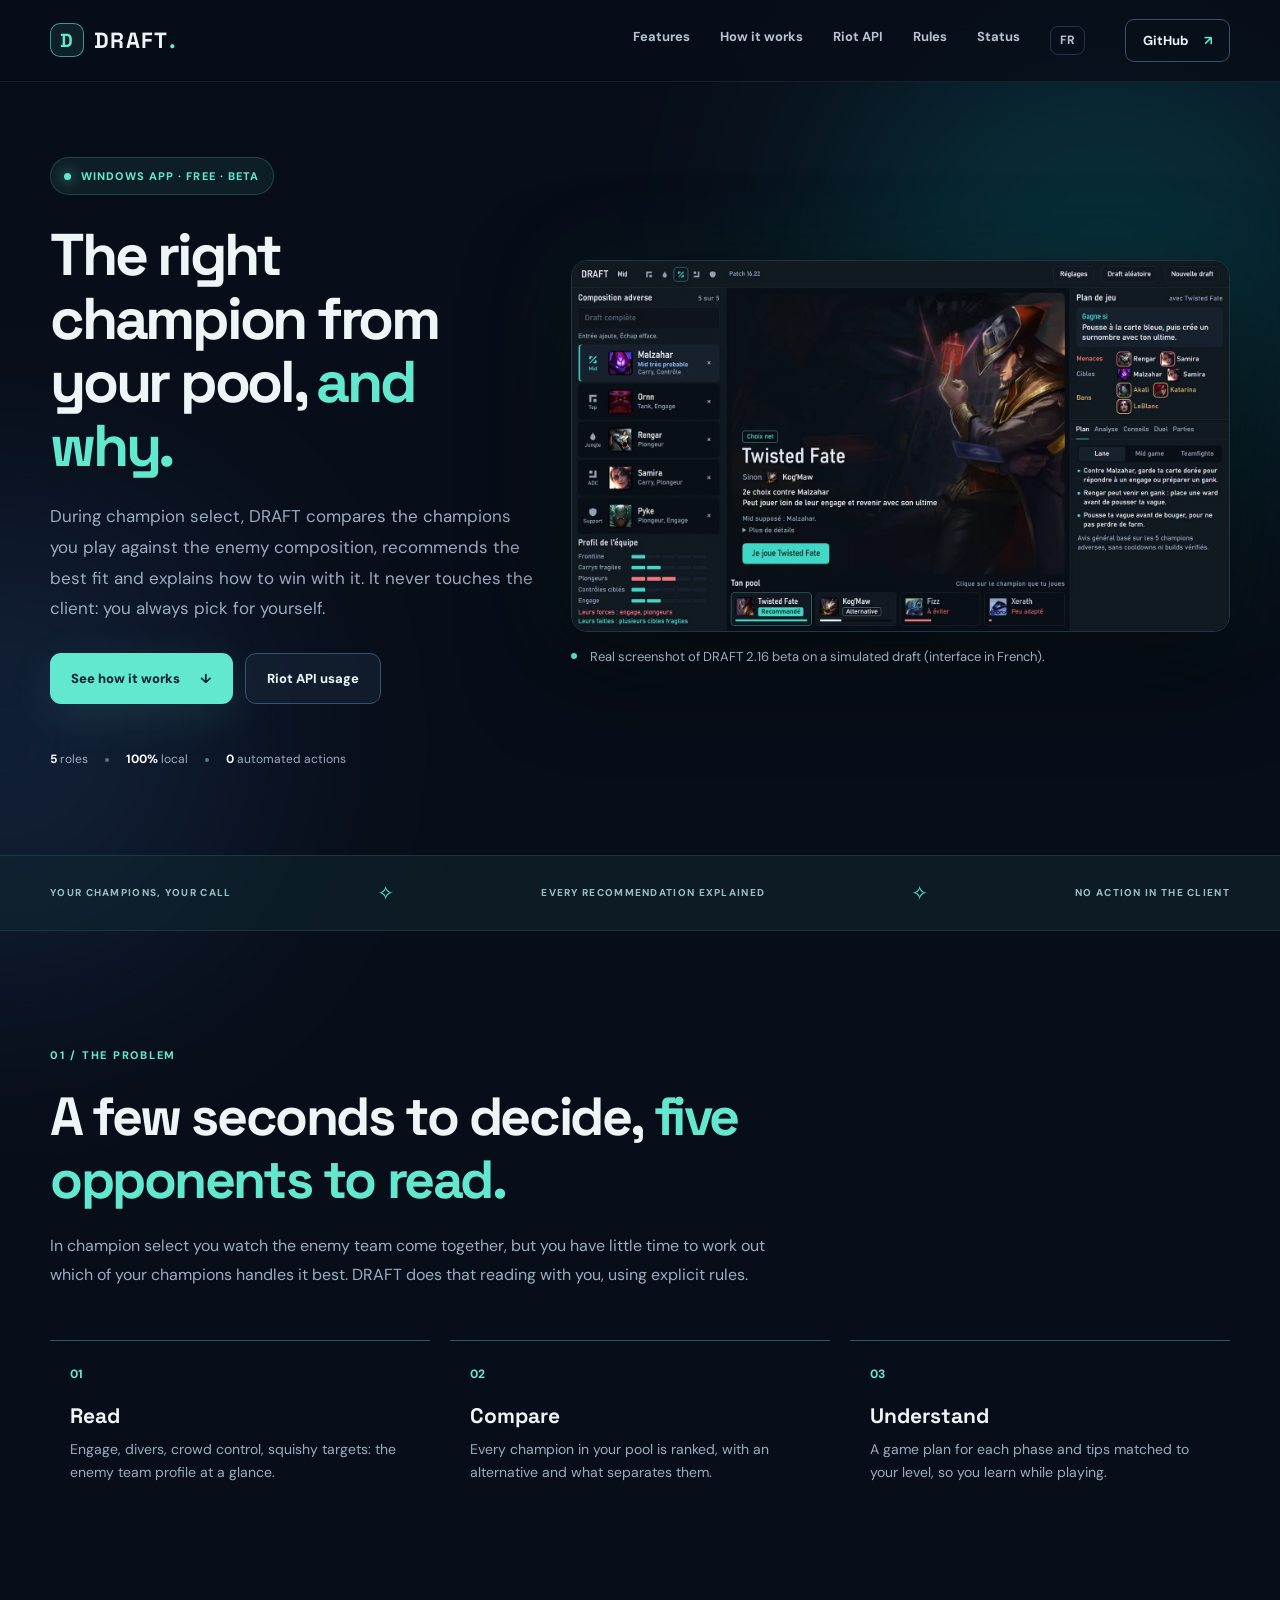
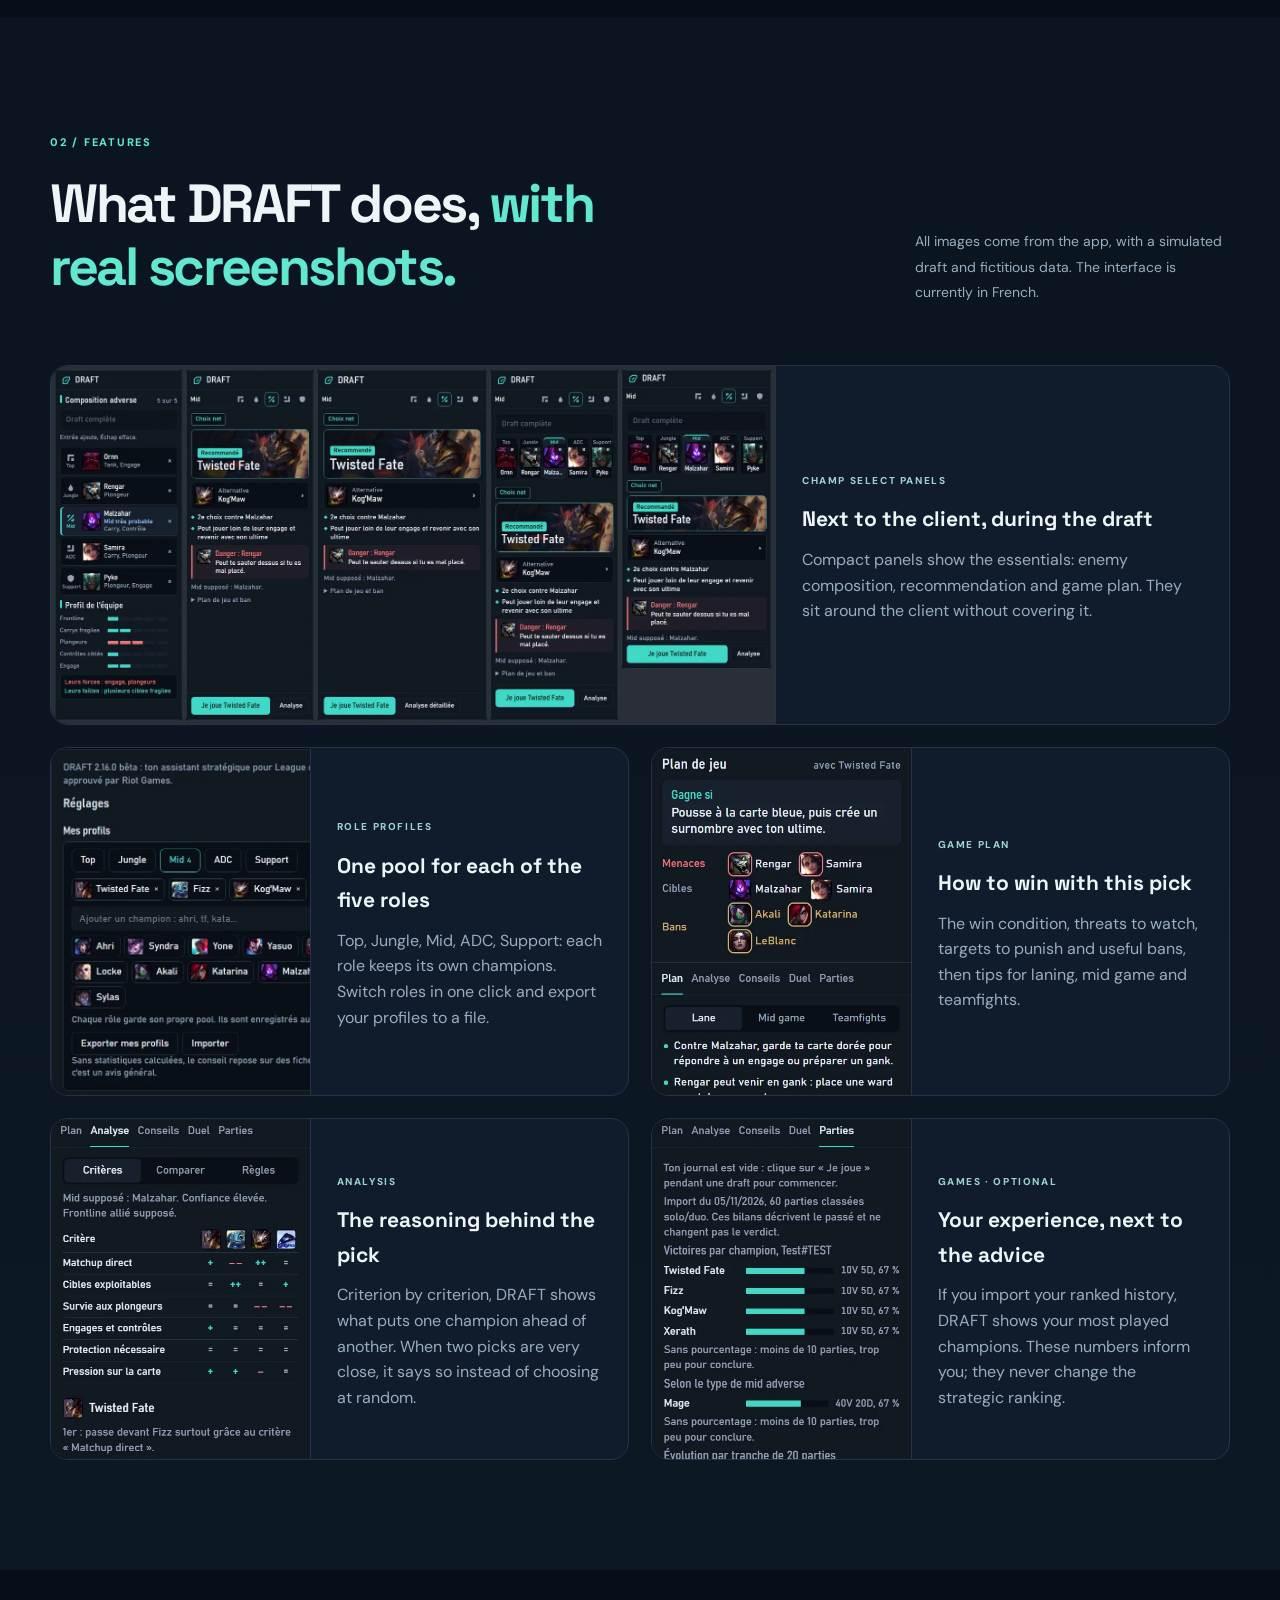
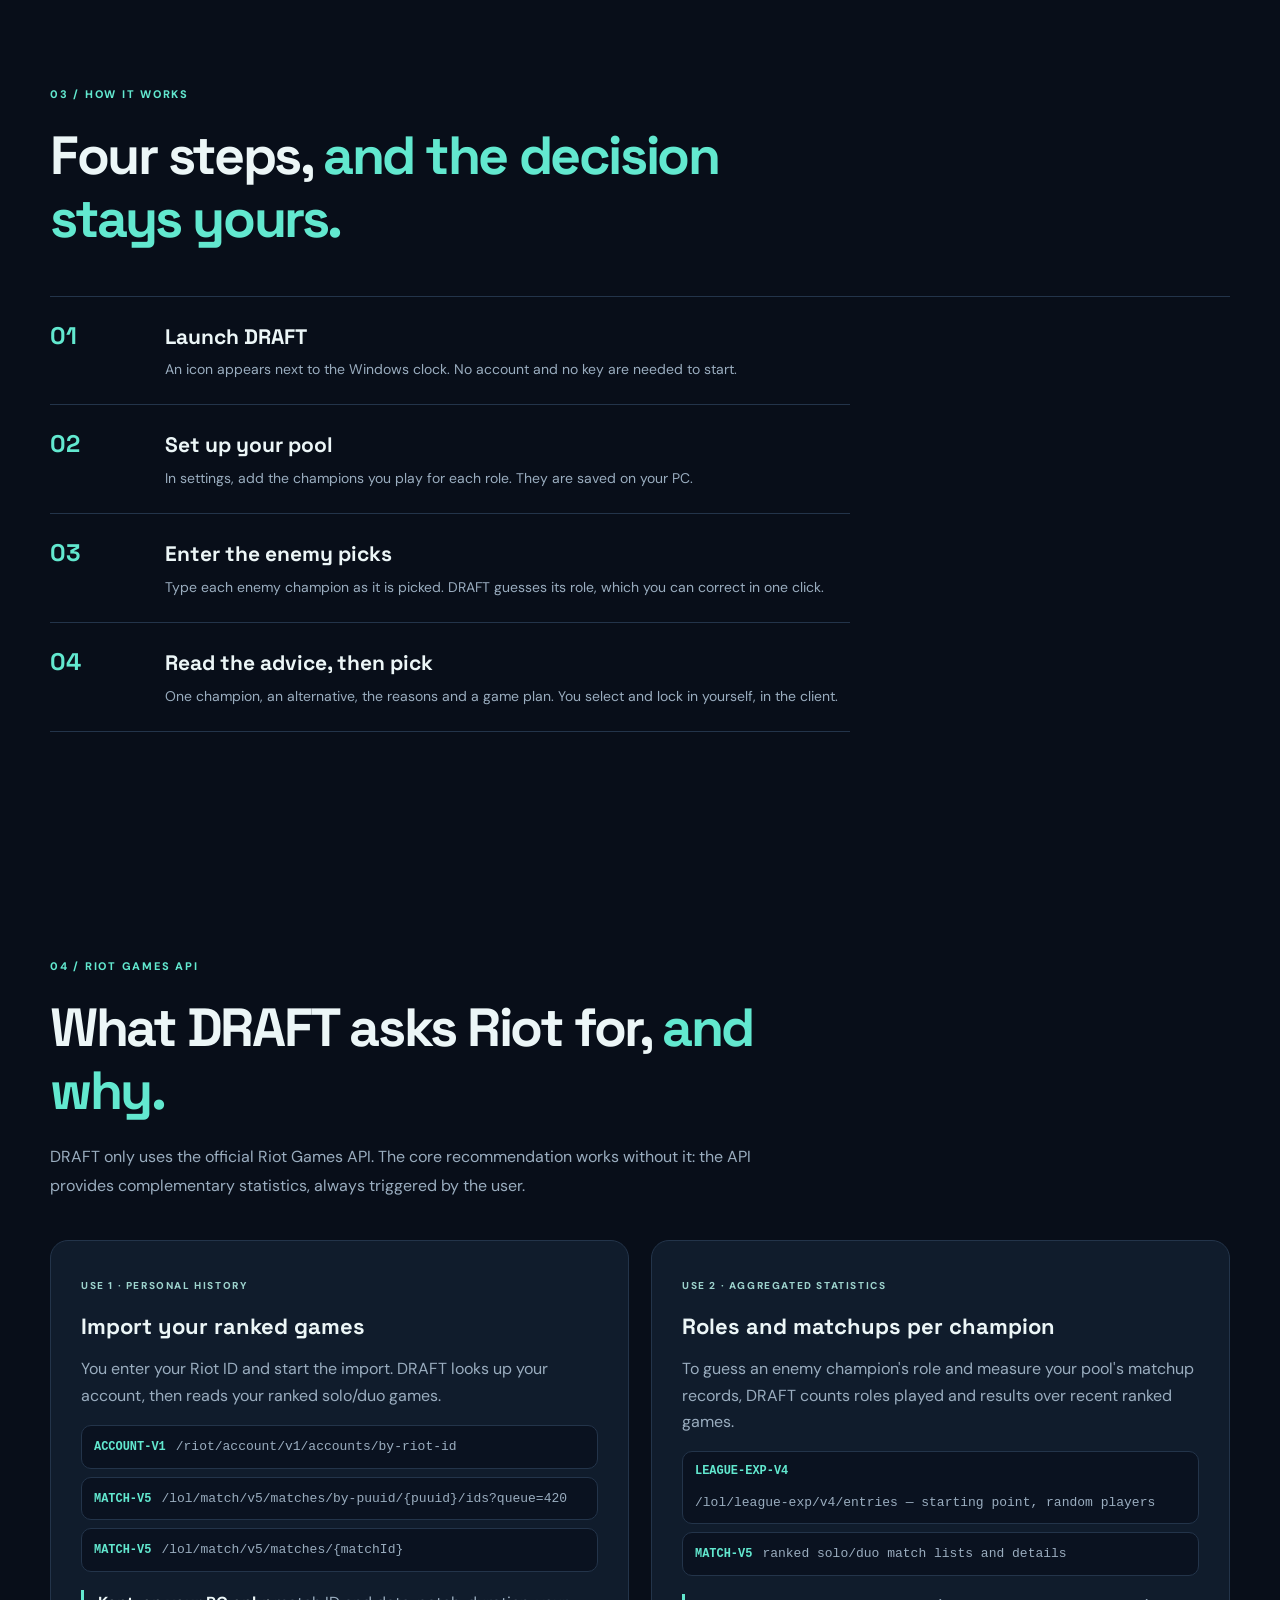
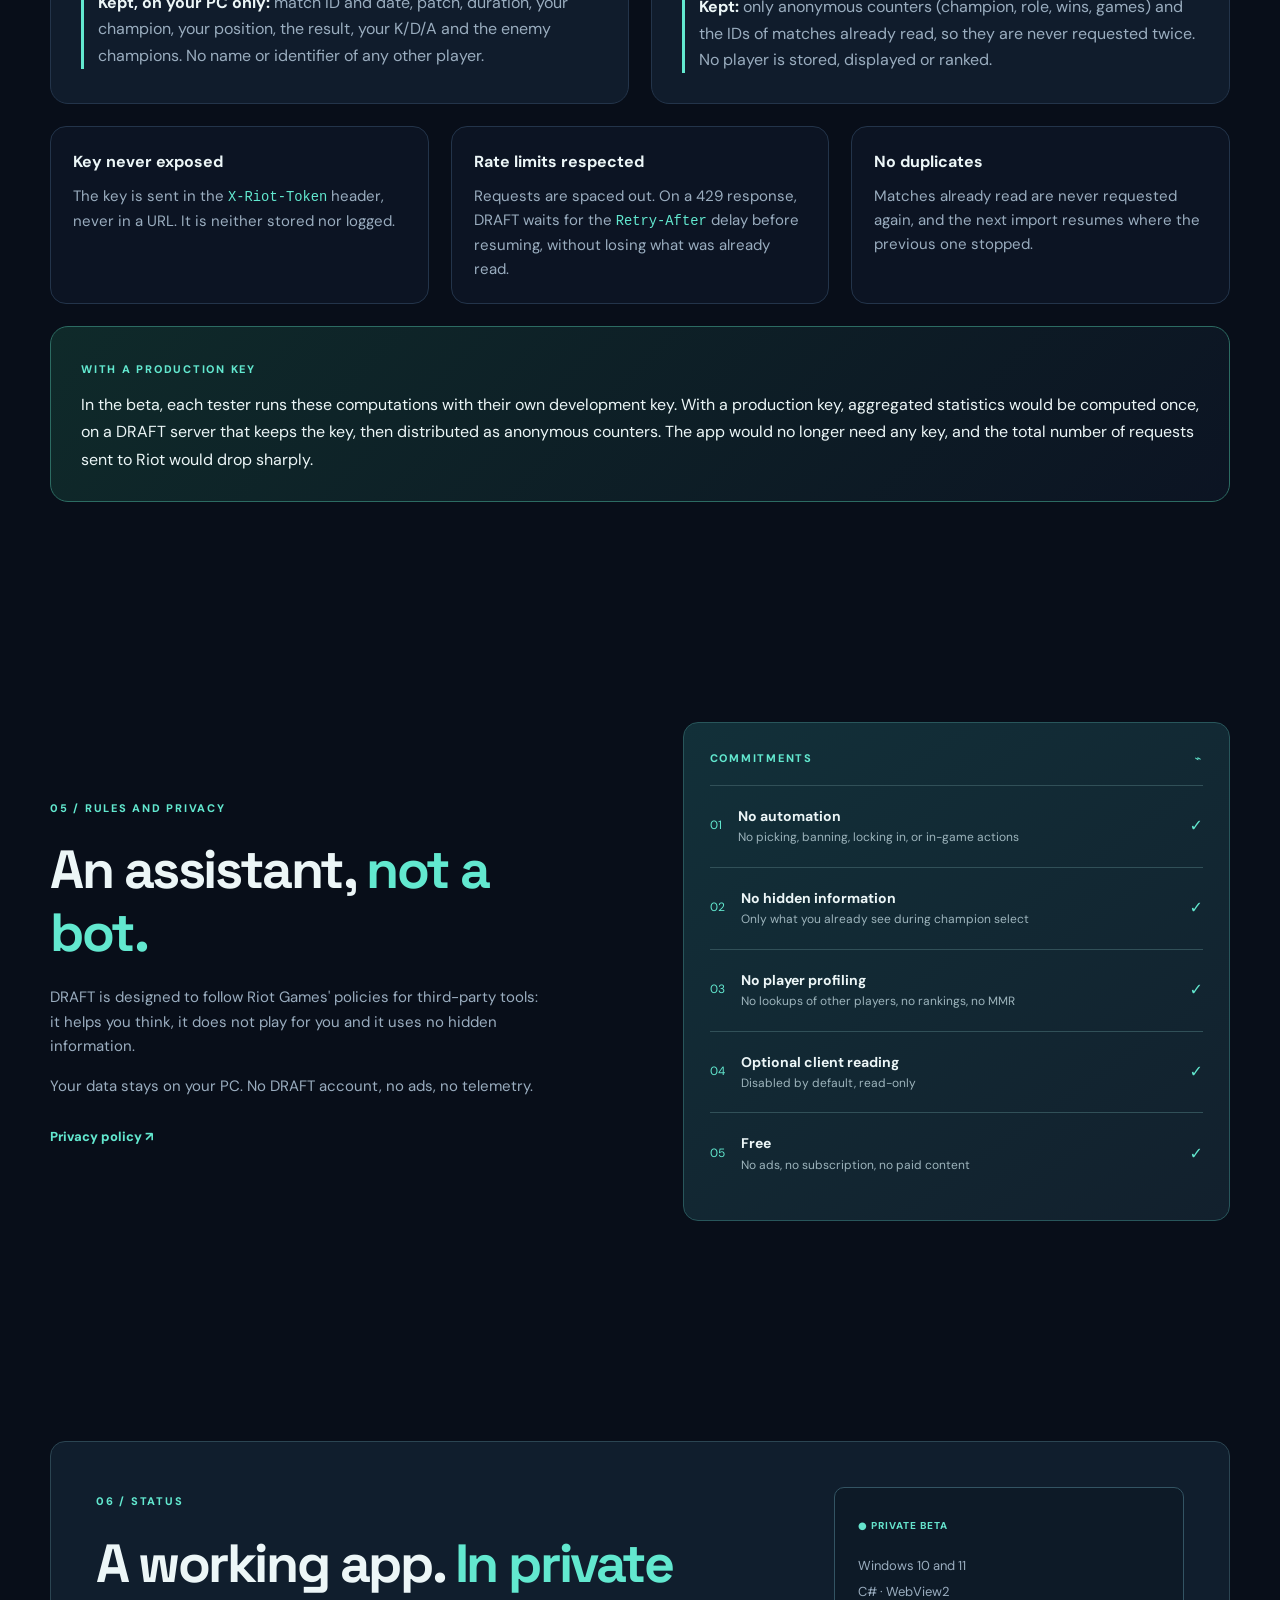
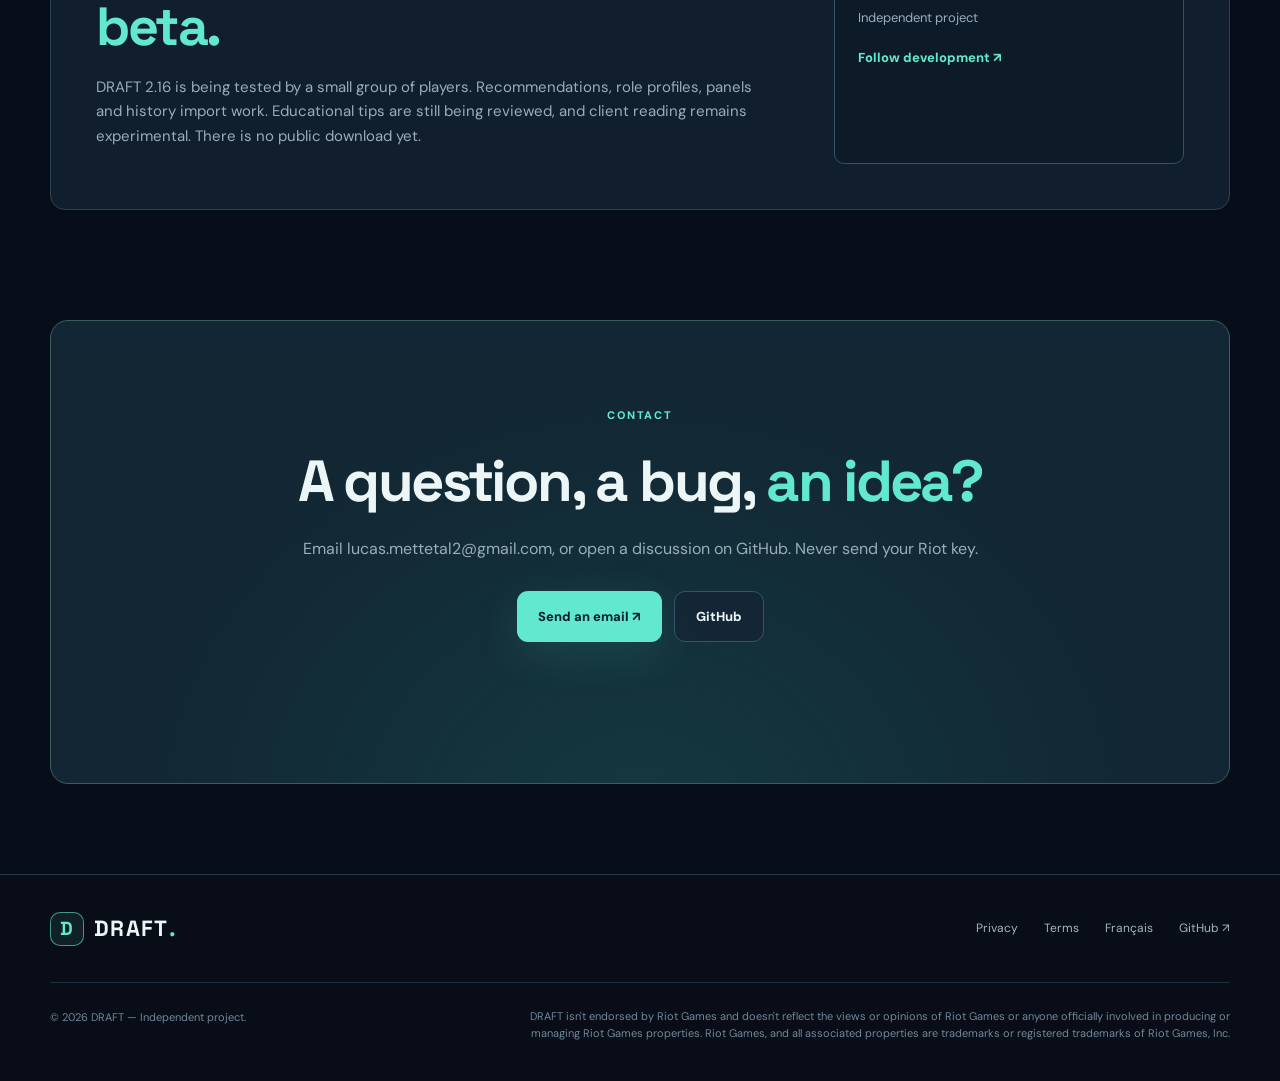
==== commit 090f1731: "feat(site): adresse e-mail de contact Co-Authored-By: Claude Opus 5.5 <noreply@anthropic.com>" ====
--- a/en/index.html
+++ b/en/index.html
@@ -31,5 +31,5 @@
 <section class="section wrap privacy" id="rules"><div class="privacy-copy"><span class="kicker">05 / RULES AND PRIVACY</span><h2>An assistant, <em>not a bot.</em></h2><p>DRAFT is designed to follow Riot Games' policies for third-party tools: it helps you think, it does not play for you and it uses no hidden information.</p><p>Your data stays on your PC. No DRAFT account, no ads, no telemetry.</p><a class="inline-link" href="/en/privacy.html">Privacy policy ↗</a></div><div class="privacy-panel"><div class="panel-kicker">COMMITMENTS <span>⌁</span></div><div class="panel-row"><span>01</span><div><strong>No automation</strong><small>No picking, banning, locking in, or in-game actions</small></div><b>✓</b></div><div class="panel-row"><span>02</span><div><strong>No hidden information</strong><small>Only what you already see during champion select</small></div><b>✓</b></div><div class="panel-row"><span>03</span><div><strong>No player profiling</strong><small>No lookups of other players, no rankings, no MMR</small></div><b>✓</b></div><div class="panel-row"><span>04</span><div><strong>Optional client reading</strong><small>Disabled by default, read-only</small></div><b>✓</b></div><div class="panel-row"><span>05</span><div><strong>Free</strong><small>No ads, no subscription, no paid content</small></div><b>✓</b></div></div></section>
 
 <section class="section wrap" id="status"><div class="status"><div><span class="kicker">06 / STATUS</span><h2>A working app. <em>In private beta.</em></h2><p>DRAFT 2.16 is being tested by a small group of players. Recommendations, role profiles, panels and history import work. Educational tips are still being reviewed, and client reading remains experimental. There is no public download yet.</p></div><div class="status-box"><span class="status-pill">● PRIVATE BETA</span><p>Windows 10 and 11<br>C# · WebView2<br>Independent project</p><a href="https://github.com/lucasmettetal/Draft" target="_blank" rel="noopener noreferrer">Follow development ↗</a></div></div></section>
-<section class="wrap closing"><div class="closing-glow"></div><span class="kicker">CONTACT</span><h2>A question, a bug, <em>an idea?</em></h2><p>The project is followed and discussed on GitHub. Never post a key or personal data there.</p><a class="btn primary" href="https://github.com/lucasmettetal/Draft/issues" target="_blank" rel="noopener noreferrer">Write on GitHub ↗</a></section></main>
+<section class="wrap closing"><div class="closing-glow"></div><span class="kicker">CONTACT</span><h2>A question, a bug, <em>an idea?</em></h2><p>Email <a href="mailto:lucas.mettetal2@gmail.com">lucas.mettetal2@gmail.com</a>, or open a discussion on GitHub. Never send your Riot key.</p><div class="hero-actions" style="justify-content:center"><a class="btn primary" href="mailto:lucas.mettetal2@gmail.com">Send an email ↗</a><a class="btn secondary" href="https://github.com/lucasmettetal/Draft/issues" target="_blank" rel="noopener noreferrer">GitHub</a></div></section></main>
 <footer class="footer"><div class="wrap footer-main"><a class="brand" href="/en/"><span class="brand-logo">D</span>DRAFT<span class="mint">.</span></a><div><a href="/en/privacy.html">Privacy</a><a href="/en/terms.html">Terms</a><a href="/">Français</a><a href="https://github.com/lucasmettetal/Draft" target="_blank" rel="noopener noreferrer">GitHub ↗</a></div></div><div class="wrap footer-bottom legal-boiler"><span>© 2026 DRAFT — Independent project.</span><span>DRAFT isn't endorsed by Riot Games and doesn't reflect the views or opinions of Riot Games or anyone officially involved in producing or managing Riot Games properties. Riot Games, and all associated properties are trademarks or registered trademarks of Riot Games, Inc.</span></div></footer><script src="/main.js" defer></script></body></html>
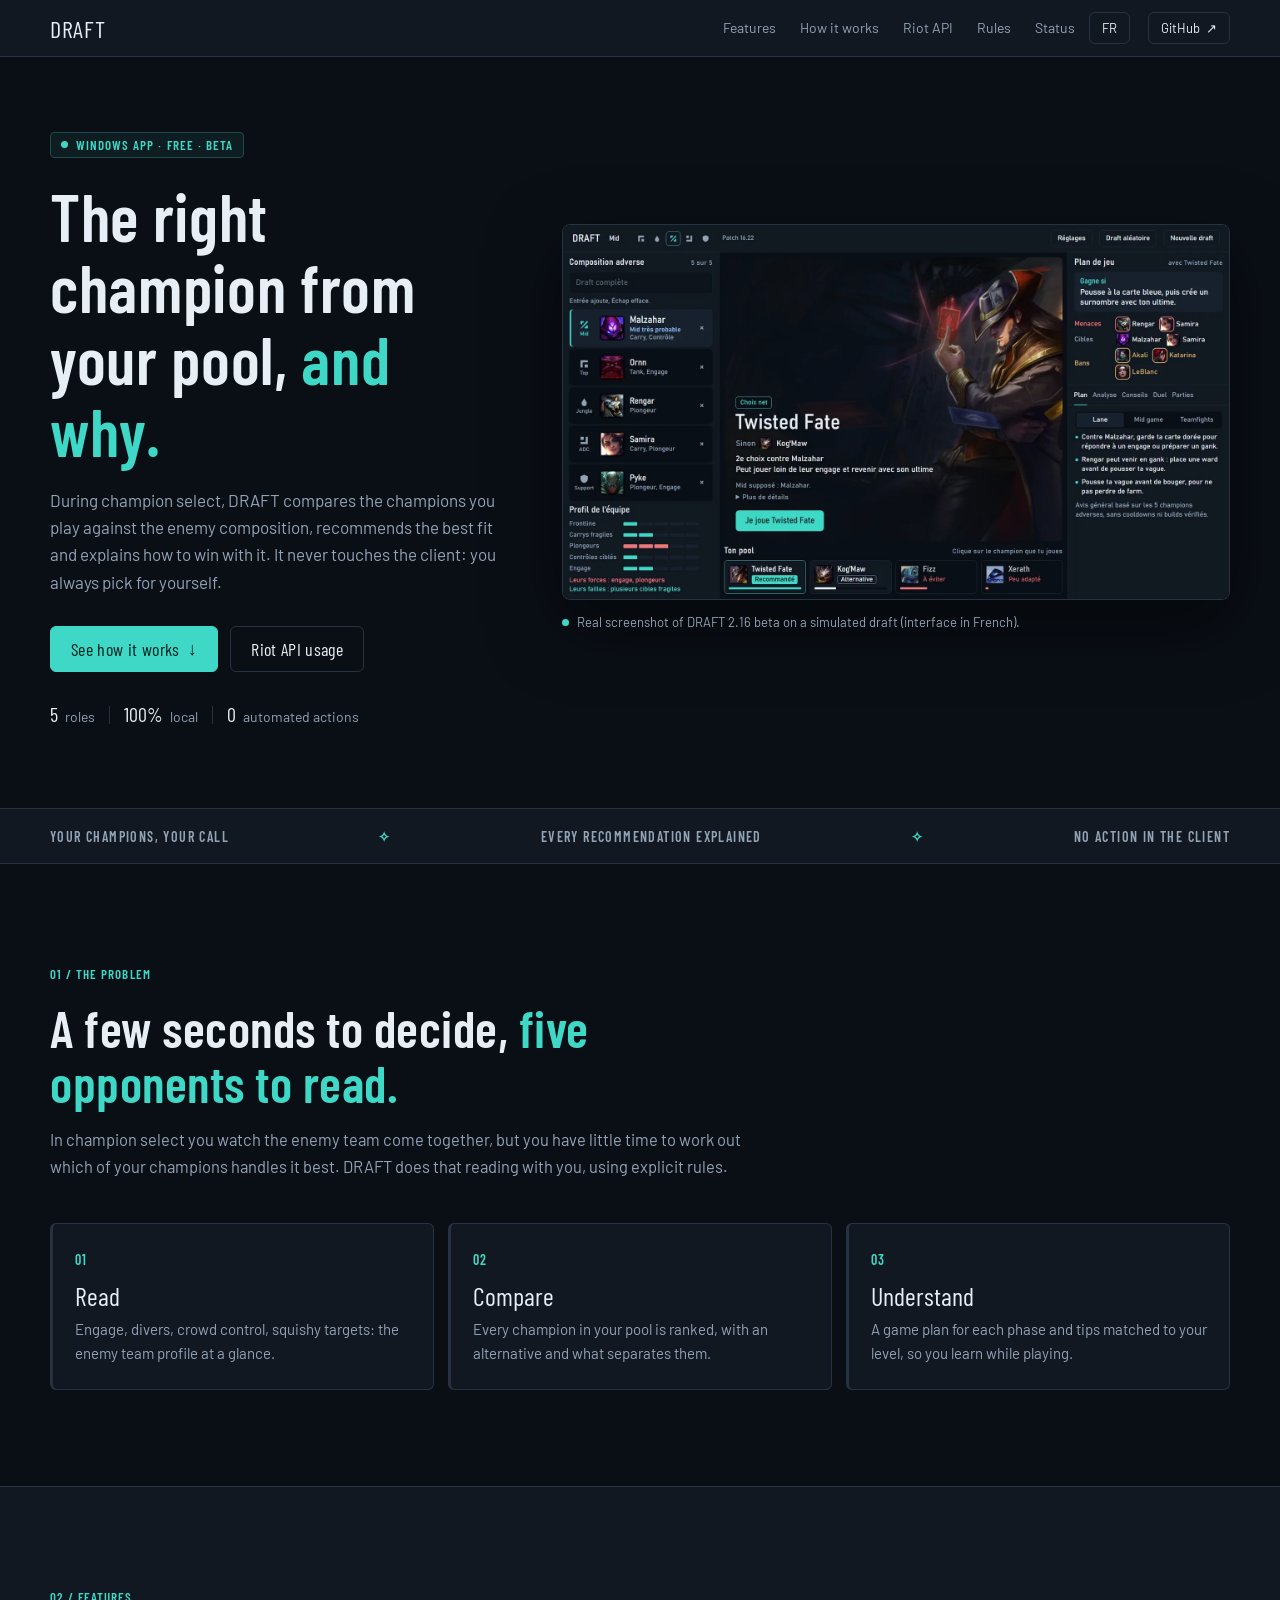
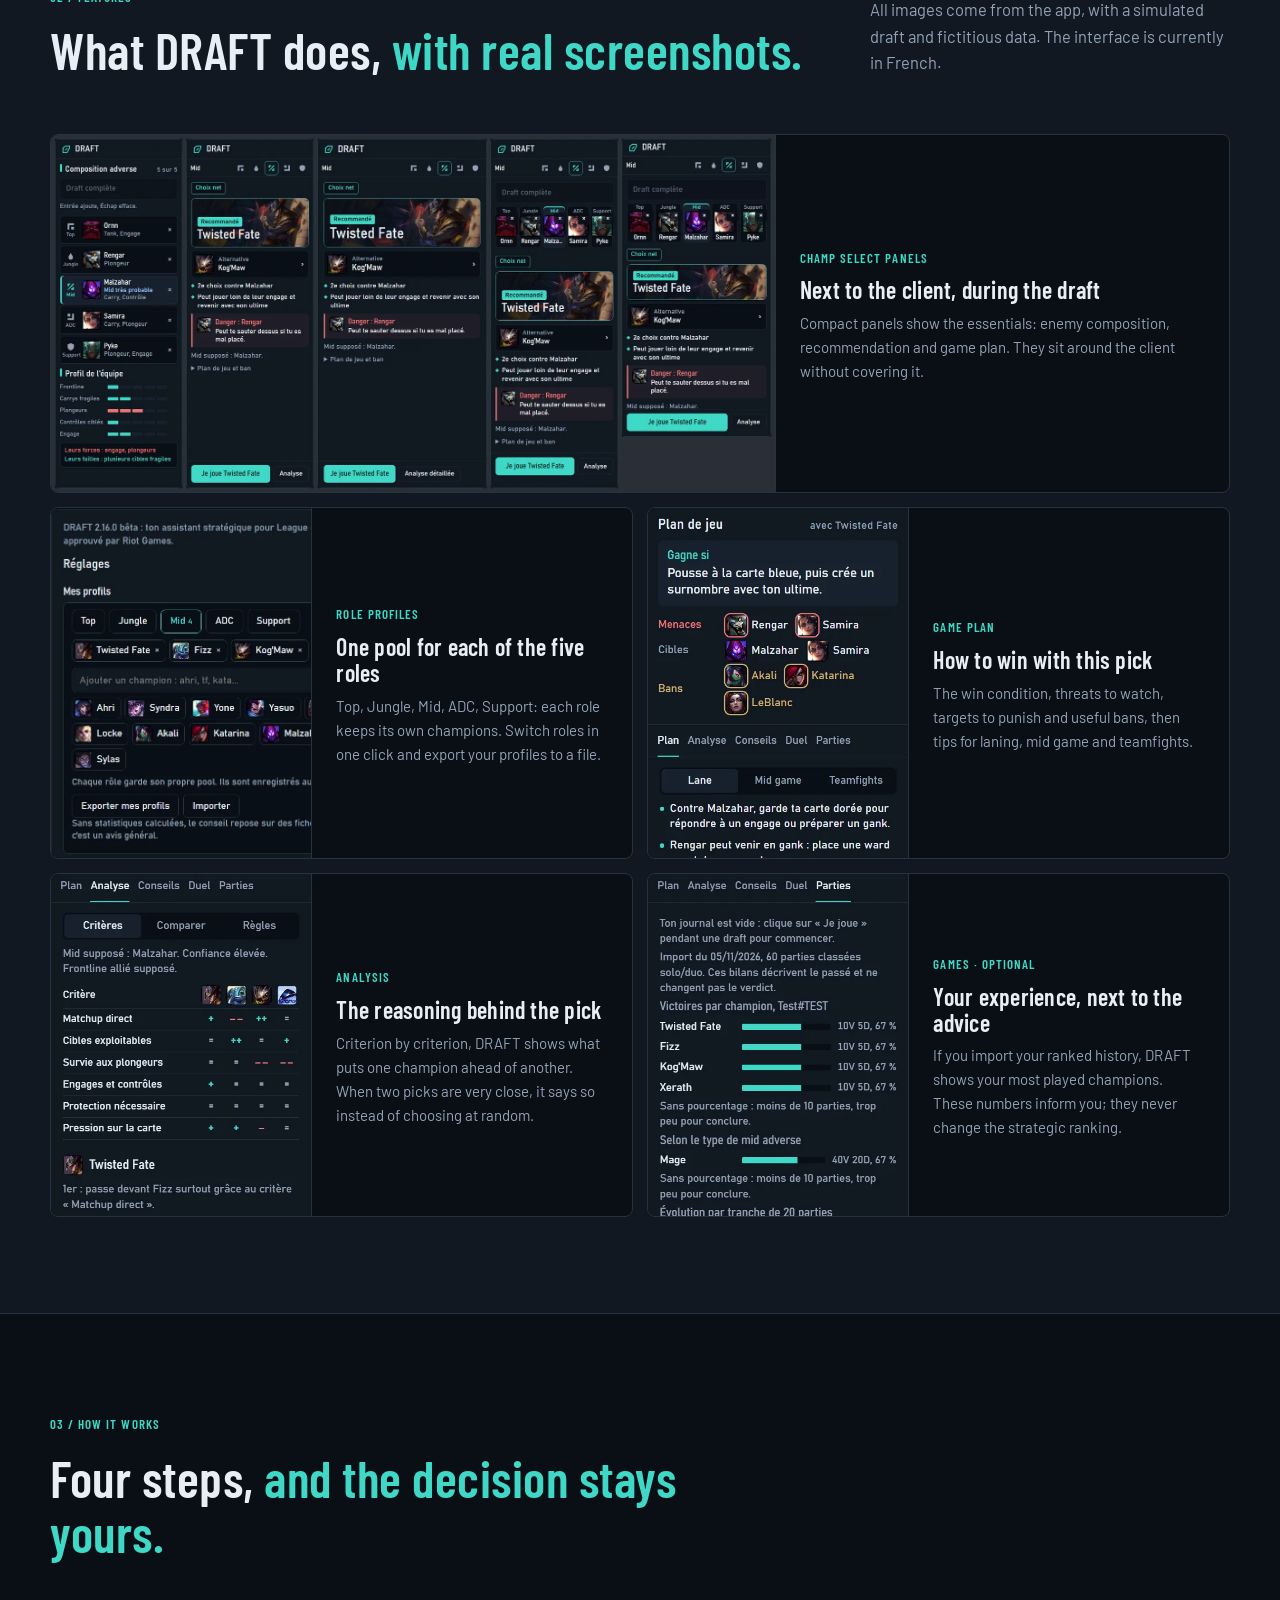
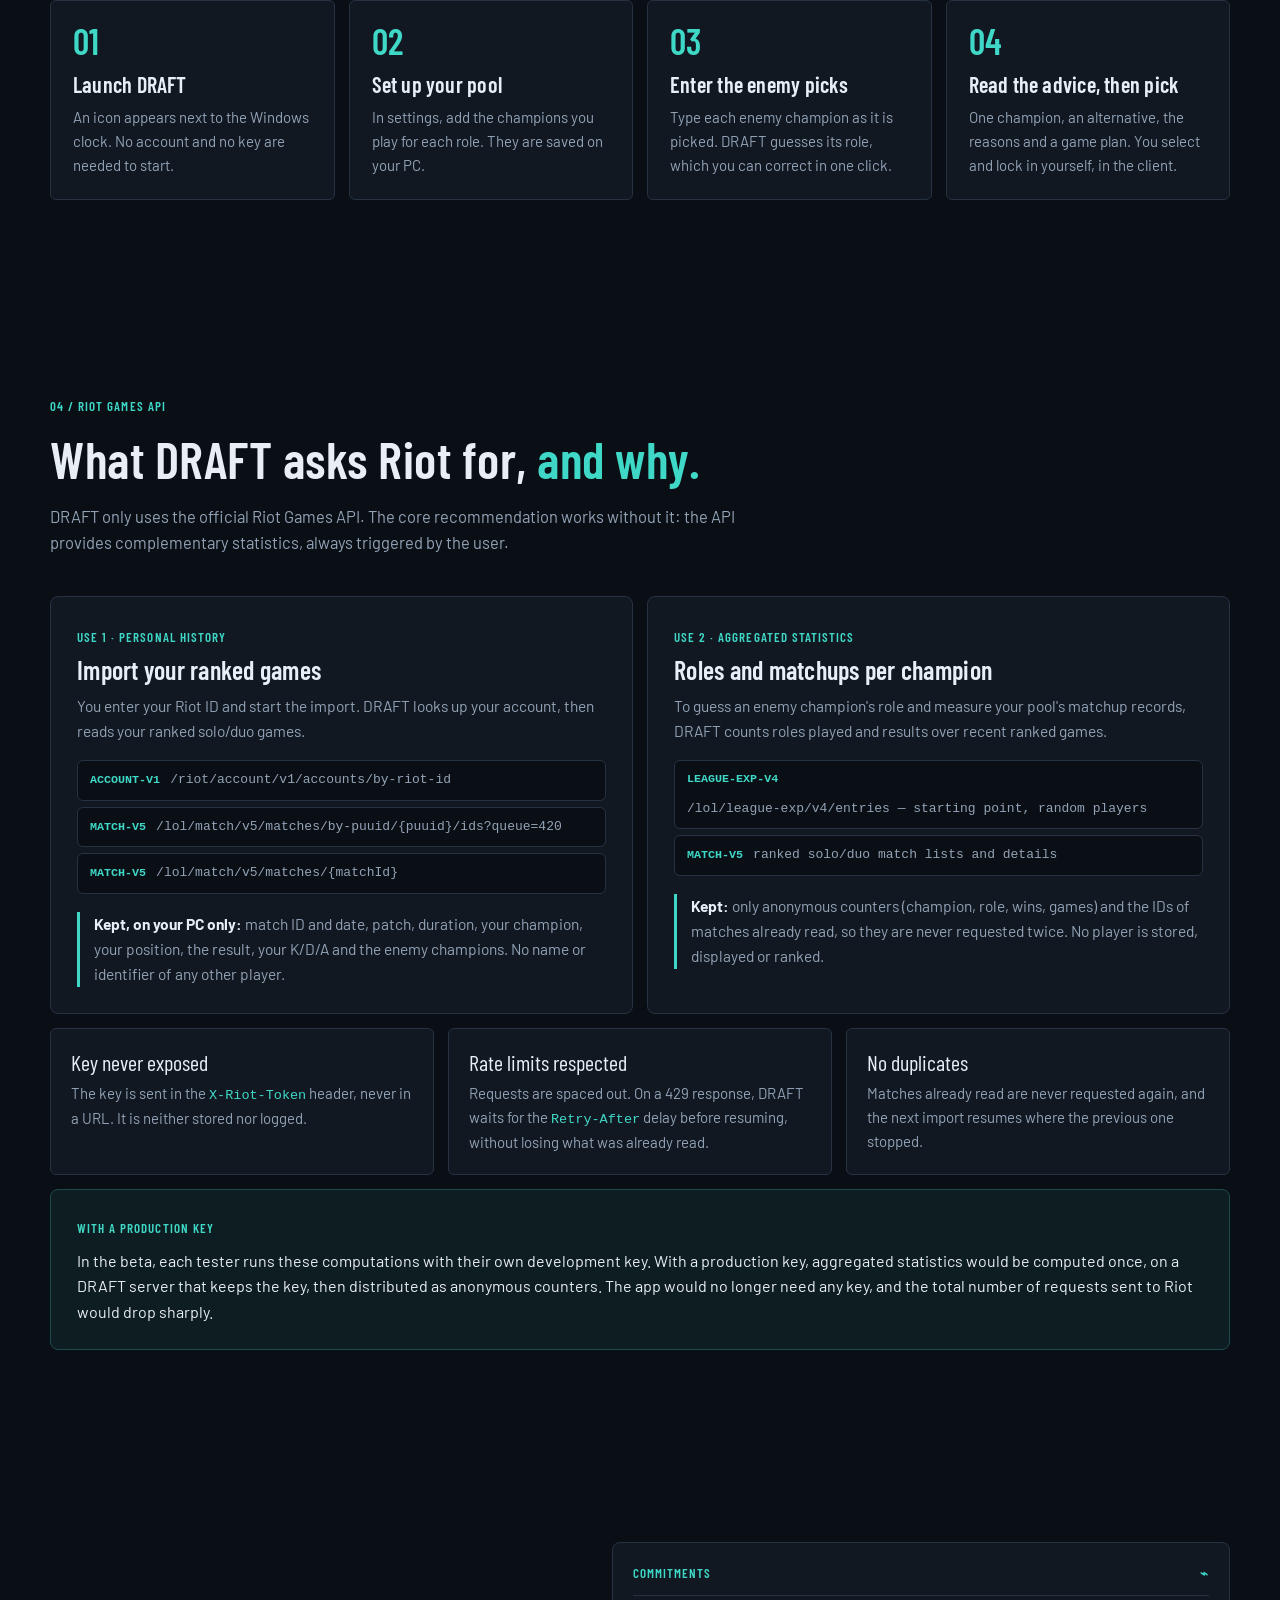
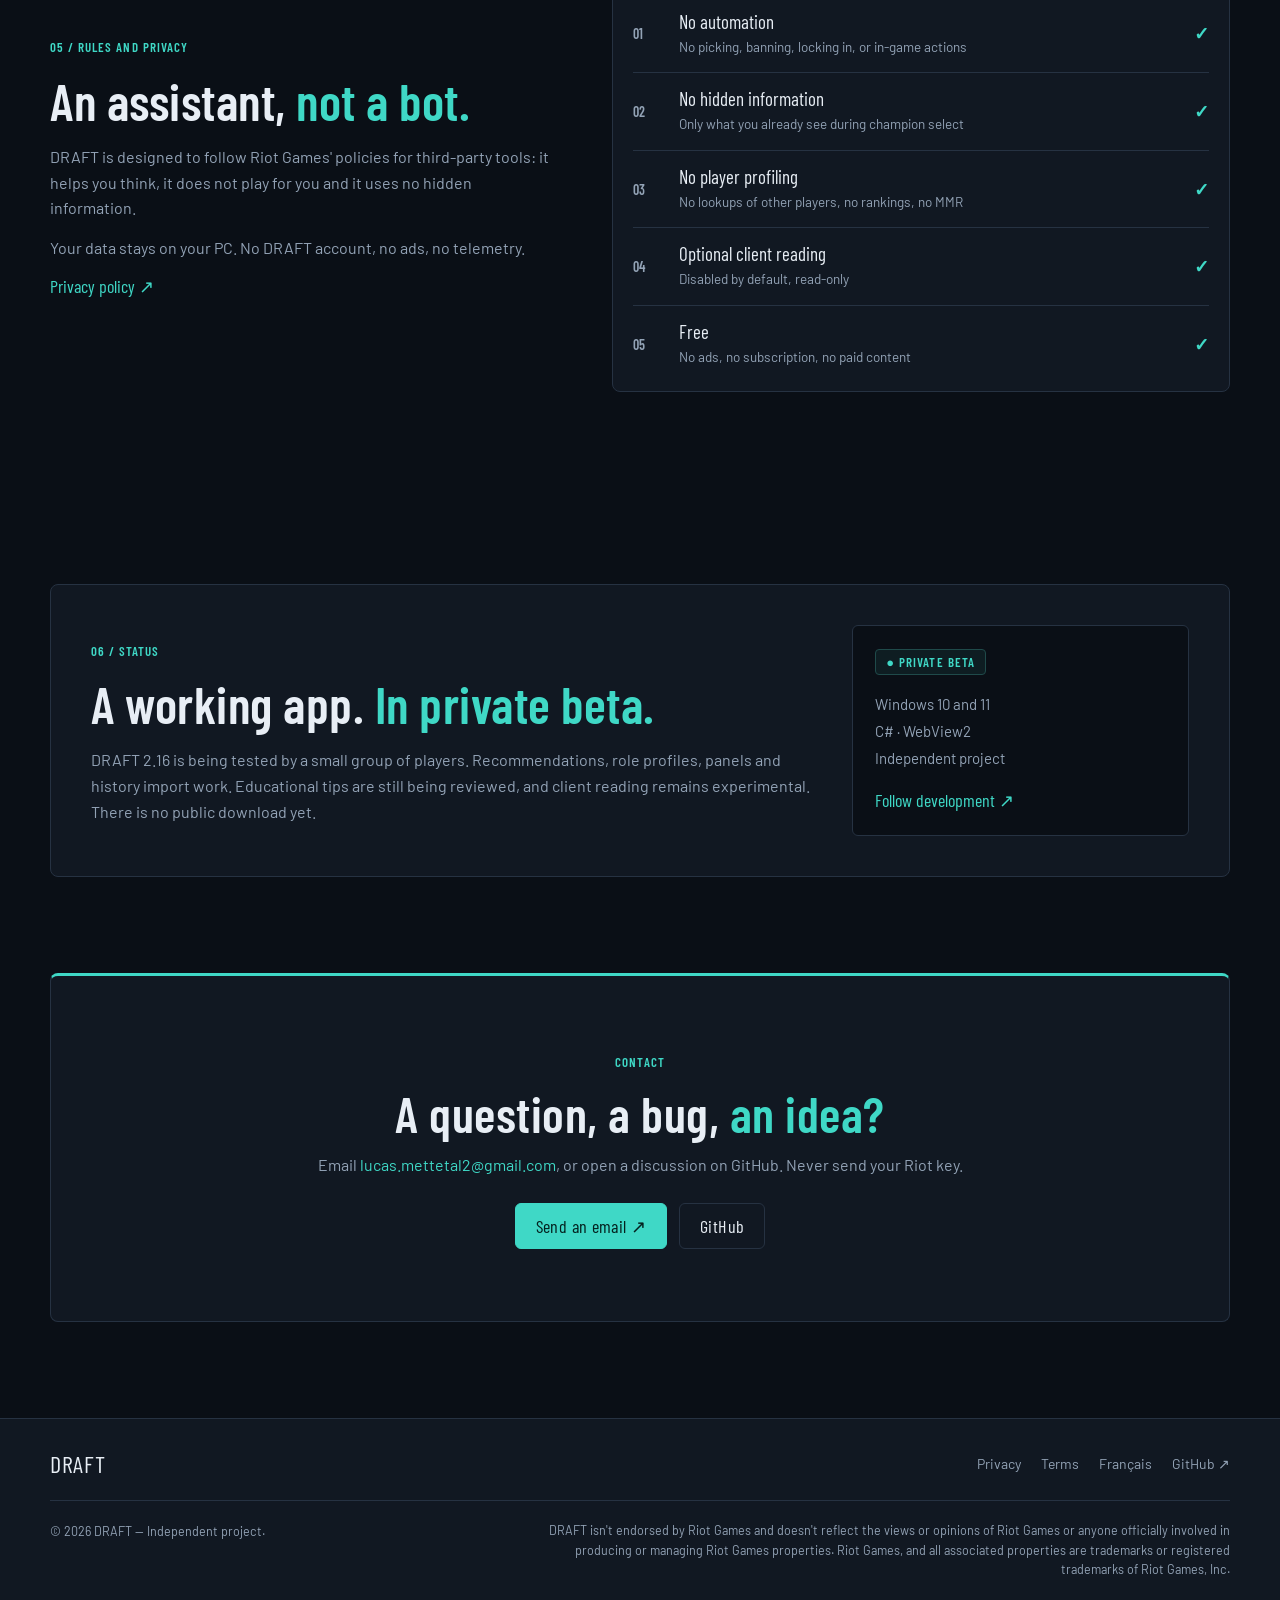
==== commit e0516825: "style(site): reprendre l'interface de l'application DRAFT Polices Bahnschrift/Barlow condensées, cou" ====
--- a/en/index.html
+++ b/en/index.html
@@ -1,6 +1,6 @@
 <!doctype html>
 <html lang="en"><head><meta charset="utf-8"><meta name="viewport" content="width=device-width,initial-scale=1"><meta name="theme-color" content="#080e19"><meta name="description" content="DRAFT is a free Windows app that helps League of Legends players pick the champion from their own pool that best fits the enemy team composition, and explains why."><meta property="og:title" content="DRAFT — Your strategic assistant for League of Legends"><meta property="og:description" content="The right champion from your pool against the enemy composition, with an explained game plan. No automated actions."><meta property="og:image" content="/assets/draft-recommandation.webp"><link rel="alternate" hreflang="fr" href="/"><link rel="icon" href="/favicon.svg" type="image/svg+xml"><link rel="stylesheet" href="/styles.css"><title>DRAFT — Your strategic assistant for League of Legends</title></head>
-<body><div class="glow glow-a"></div><div class="glow glow-b"></div>
+<body>
 <header class="header"><div class="wrap nav"><a class="brand" href="/en/" aria-label="DRAFT home"><span class="brand-logo">D</span>DRAFT<span class="mint">.</span></a><button class="menu-toggle" id="menuToggle" aria-label="Open menu" aria-expanded="false">☰</button><nav class="navlinks" id="navLinks"><a href="#features">Features</a><a href="#how">How it works</a><a href="#riot-api">Riot API</a><a href="#rules">Rules</a><a href="#status">Status</a><a class="lang" href="/" hreflang="fr">FR</a></nav><a class="nav-git" href="https://github.com/lucasmettetal/Draft" target="_blank" rel="noopener noreferrer">GitHub <span>↗</span></a></div></header>
 <main>
 <section class="hero wrap"><div class="hero-copy"><div class="eyebrow"><span class="live-dot"></span> WINDOWS APP · FREE · BETA</div><h1>The right champion from your pool, <em>and why.</em></h1><p>During champion select, DRAFT compares the champions you play against the enemy composition, recommends the best fit and explains how to win with it. It never touches the client: you always pick for yourself.</p><div class="hero-actions"><a class="btn primary" href="#how">See how it works <span>↓</span></a><a class="btn secondary" href="#riot-api">Riot API usage</a></div><div class="hero-foot"><span><b>5</b> roles</span><i></i><span><b>100%</b> local</span><i></i><span><b>0</b> automated actions</span></div></div>
@@ -31,5 +31,5 @@
 <section class="section wrap privacy" id="rules"><div class="privacy-copy"><span class="kicker">05 / RULES AND PRIVACY</span><h2>An assistant, <em>not a bot.</em></h2><p>DRAFT is designed to follow Riot Games' policies for third-party tools: it helps you think, it does not play for you and it uses no hidden information.</p><p>Your data stays on your PC. No DRAFT account, no ads, no telemetry.</p><a class="inline-link" href="/en/privacy.html">Privacy policy ↗</a></div><div class="privacy-panel"><div class="panel-kicker">COMMITMENTS <span>⌁</span></div><div class="panel-row"><span>01</span><div><strong>No automation</strong><small>No picking, banning, locking in, or in-game actions</small></div><b>✓</b></div><div class="panel-row"><span>02</span><div><strong>No hidden information</strong><small>Only what you already see during champion select</small></div><b>✓</b></div><div class="panel-row"><span>03</span><div><strong>No player profiling</strong><small>No lookups of other players, no rankings, no MMR</small></div><b>✓</b></div><div class="panel-row"><span>04</span><div><strong>Optional client reading</strong><small>Disabled by default, read-only</small></div><b>✓</b></div><div class="panel-row"><span>05</span><div><strong>Free</strong><small>No ads, no subscription, no paid content</small></div><b>✓</b></div></div></section>
 
 <section class="section wrap" id="status"><div class="status"><div><span class="kicker">06 / STATUS</span><h2>A working app. <em>In private beta.</em></h2><p>DRAFT 2.16 is being tested by a small group of players. Recommendations, role profiles, panels and history import work. Educational tips are still being reviewed, and client reading remains experimental. There is no public download yet.</p></div><div class="status-box"><span class="status-pill">● PRIVATE BETA</span><p>Windows 10 and 11<br>C# · WebView2<br>Independent project</p><a href="https://github.com/lucasmettetal/Draft" target="_blank" rel="noopener noreferrer">Follow development ↗</a></div></div></section>
-<section class="wrap closing"><div class="closing-glow"></div><span class="kicker">CONTACT</span><h2>A question, a bug, <em>an idea?</em></h2><p>Email <a href="mailto:lucas.mettetal2@gmail.com">lucas.mettetal2@gmail.com</a>, or open a discussion on GitHub. Never send your Riot key.</p><div class="hero-actions" style="justify-content:center"><a class="btn primary" href="mailto:lucas.mettetal2@gmail.com">Send an email ↗</a><a class="btn secondary" href="https://github.com/lucasmettetal/Draft/issues" target="_blank" rel="noopener noreferrer">GitHub</a></div></section></main>
+<section class="wrap closing"><span class="kicker">CONTACT</span><h2>A question, a bug, <em>an idea?</em></h2><p>Email <a href="mailto:lucas.mettetal2@gmail.com">lucas.mettetal2@gmail.com</a>, or open a discussion on GitHub. Never send your Riot key.</p><div class="hero-actions" style="justify-content:center"><a class="btn primary" href="mailto:lucas.mettetal2@gmail.com">Send an email ↗</a><a class="btn secondary" href="https://github.com/lucasmettetal/Draft/issues" target="_blank" rel="noopener noreferrer">GitHub</a></div></section></main>
 <footer class="footer"><div class="wrap footer-main"><a class="brand" href="/en/"><span class="brand-logo">D</span>DRAFT<span class="mint">.</span></a><div><a href="/en/privacy.html">Privacy</a><a href="/en/terms.html">Terms</a><a href="/">Français</a><a href="https://github.com/lucasmettetal/Draft" target="_blank" rel="noopener noreferrer">GitHub ↗</a></div></div><div class="wrap footer-bottom legal-boiler"><span>© 2026 DRAFT — Independent project.</span><span>DRAFT isn't endorsed by Riot Games and doesn't reflect the views or opinions of Riot Games or anyone officially involved in producing or managing Riot Games properties. Riot Games, and all associated properties are trademarks or registered trademarks of Riot Games, Inc.</span></div></footer><script src="/main.js" defer></script></body></html>
--- a/styles.css
+++ b/styles.css
@@ -1,24 +1,186 @@
-@import url('https://fonts.googleapis.com/css2?family=DM+Sans:wght@400;500;600;700;800&family=Space+Grotesk:wght@400;500;600;700&display=swap');
-:root{--bg:#080e19;--bg2:#0c1423;--panel:#101c2c;--border:#23344a;--text:#ecf6f7;--muted:#9aadbf;--mint:#62e8cf;--gold:#e0c58a}*{box-sizing:border-box}html{scroll-behavior:smooth}body{margin:0;background:var(--bg);color:var(--text);font-family:'DM Sans',system-ui,sans-serif;line-height:1.65;overflow-x:hidden}a{color:inherit;text-decoration:none}button{font:inherit}a:focus-visible,button:focus-visible{outline:2px solid var(--mint);outline-offset:4px}::selection{background:var(--mint);color:#04141a}.wrap{width:min(1180px,calc(100% - 48px));margin:auto}.glow{position:absolute;pointer-events:none;z-index:-1;border-radius:50%;filter:blur(115px);opacity:.29}.glow-a{width:550px;height:480px;top:0;right:-100px;background:#0b7e87}.glow-b{width:500px;height:480px;top:500px;left:-250px;background:#294b82}.header{height:82px;position:relative;z-index:10;border-bottom:1px solid rgba(255,255,255,.07);background:rgba(8,14,25,.85);backdrop-filter:blur(16px)}.nav{height:100%;display:flex;align-items:center;gap:40px}.brand{display:inline-flex;align-items:center;gap:10px;font-family:'Space Grotesk',sans-serif;font-size:22px;font-weight:700;letter-spacing:.06em;white-space:nowrap}.brand-logo{width:34px;height:34px;border:1px solid rgba(98,232,207,.6);border-radius:10px;display:grid;place-items:center;font-size:19px;color:var(--mint);background:rgba(98,232,207,.09)}.mint{color:var(--mint);margin-left:-10px}.navlinks{display:flex;gap:30px;margin-left:auto}.navlinks a,.nav-git{font-size:13px;font-weight:700;color:#b5c4d3;transition:color .2s}.navlinks a:hover,.nav-git:hover{color:var(--mint)}.nav-git{padding:10px 17px;border:1px solid #35526a;border-radius:9px;color:#e8f6f8}.nav-git span{color:var(--mint);margin-left:12px}.menu-toggle{display:none;background:transparent;border:0;color:white;font-size:23px;margin-left:auto;cursor:pointer}
-.hero{min-height:650px;display:grid;grid-template-columns:1fr 1.07fr;gap:50px;align-items:center;padding-top:75px;padding-bottom:85px}.eyebrow,.kicker,.feature-num,.section-label,.panel-kicker,.side-head{font-size:11px;letter-spacing:.16em;font-weight:800;color:var(--mint)}.eyebrow{display:inline-flex;align-items:center;gap:10px;padding:9px 13px;background:rgba(98,232,207,.07);border:1px solid rgba(98,232,207,.2);border-radius:100px;letter-spacing:.1em}.live-dot{height:7px;width:7px;border-radius:50%;background:var(--mint);box-shadow:0 0 14px var(--mint)}h1,h2,h3,p{margin-top:0}h1,h2,h3{font-family:'Space Grotesk',sans-serif}h1{font-size:clamp(44px,5.2vw,75px);line-height:1.08;letter-spacing:-.055em;margin:28px 0 24px;max-width:650px}h1 em,h2 em{font-style:normal;color:var(--mint)}.hero-copy>p{font-size:17px;line-height:1.8;color:var(--muted);max-width:530px}.hero-actions{display:flex;gap:12px;margin:29px 0 46px;flex-wrap:wrap}.btn{display:inline-flex;justify-content:center;align-items:center;gap:20px;border-radius:11px;font-size:13px;font-weight:800;padding:14px 21px;transition:transform .2s,background .2s}.btn:hover{transform:translateY(-2px)}.btn.primary{background:var(--mint);color:#09212b;box-shadow:0 12px 45px rgba(98,232,207,.12)}.btn.primary:hover{background:#85f8e1}.btn.secondary{border:1px solid #35536a;background:rgba(21,35,52,.7)}.hero-foot{display:flex;align-items:center;gap:17px;color:var(--muted);font-size:12px}.hero-foot b{color:#fff}.hero-foot i{height:4px;width:4px;border-radius:50%;background:#5c788b}
-.hero-visual{min-width:0}.mock-window{transform:perspective(1100px) rotateY(-4deg) rotateX(2deg);box-shadow:0 30px 100px #0009,0 0 90px #13695a20;border:1px solid #35596b;border-radius:15px;overflow:hidden;background:#0b1422}.mock-top{height:45px;border-bottom:1px solid #24374a;background:#101d2c;display:flex;align-items:center;justify-content:space-between;padding:0 15px;color:#899fb3;font:700 10px 'Space Grotesk';letter-spacing:.15em}.dots{display:flex;gap:5px}.dots b{width:7px;height:7px;border-radius:50%;background:#3c5769}.dots b:first-child{background:#b57872}.mock-body{display:grid;grid-template-columns:38% 62%;min-height:360px}.mock-side{border-right:1px solid #293b4b;padding:20px 15px;background:#0e1929}.role-chip{font-size:13px;padding:11px 9px;margin:14px 0 20px;border:1px solid #366a73;background:#12333b;border-radius:7px;color:#bbfff0;font-weight:800}.role-chip span{float:right;font-size:9px;color:#8ab5b6}.mock-sub{font-size:9px;letter-spacing:.13em;color:#8297a6;font-weight:800;margin-bottom:10px}.champ{display:flex;align-items:center;gap:9px;margin:7px 0;padding:9px 7px;border:1px solid #22394b;border-radius:7px;font-size:11px}.champ.selected{border-color:#317c79;background:#13323c}.champ-icon{width:27px;height:27px;border-radius:6px;background:#274757;display:grid;place-items:center;color:var(--mint);font-weight:800}.champ strong,.champ small{display:block}.champ small{color:#8b9eaf;font-size:9px;line-height:1.4}.champ>span:last-child{margin-left:auto;color:var(--mint)}.mini-label{font-size:8px;color:#728ca0;letter-spacing:.07em;margin-top:24px}.mock-main{padding:18px 17px;display:flex;flex-direction:column}.section-label{display:flex;justify-content:space-between;font-size:9px}.section-label span{color:#94a7b4}.draft-vs{display:flex;justify-content:space-between;align-items:center;margin:25px 0}.draft-vs small{display:block;font-size:9px;color:#96a6b5;font-weight:800;letter-spacing:.1em}.avatar-row{display:flex;gap:5px;margin-top:9px}.avatar-row span{display:grid;place-items:center;width:30px;height:30px;background:#183f4a;border:1px solid #32636c;border-radius:6px;color:#75d9c6}.avatar-row.red span{color:#e6a3a7;background:#482d39;border-color:#6d4351}.vs{font-size:13px;font-weight:800;color:#6c869b}.rec-card{border:1px solid #35605c;border-radius:9px;padding:14px;background:linear-gradient(135deg,#17363b,#10212d 70%)}.rec-top,.rec-meta{display:flex;justify-content:space-between;font-size:9px;color:#92b6b4;font-weight:800}.rec-flag{color:#70e5cd}.rec-title{font-family:'Space Grotesk';font-size:16px;font-weight:700;margin-top:13px}.rec-card p{color:#a8bec5;font-size:10px;line-height:1.6;margin:7px 0 13px}.meter{height:5px;background:#27414b;border-radius:6px;overflow:hidden;margin-bottom:9px}.meter span{display:block;height:100%;background:linear-gradient(90deg,#2da69f,#7df2d5);border-radius:6px}.mock-bottom{display:flex;justify-content:space-between;gap:6px;margin-top:auto;padding-top:16px;color:#93aabb;font-size:8px;font-weight:800}.mock-bottom span:first-child{color:var(--mint)}.mock-caption{text-align:right;color:#8aa0b1;font-size:11px;margin-top:20px}.strip{border-block:1px solid rgba(98,232,207,.13);background:rgba(16,40,49,.5)}.strip-inner{min-height:74px;display:flex;align-items:center;justify-content:space-between;gap:12px;font-size:10px;color:#9bbdc2;letter-spacing:.13em;font-weight:800}.strip-mark{color:var(--mint);font-size:20px}
-.section{padding-top:110px;padding-bottom:110px;scroll-margin-top:40px}.section-intro{max-width:720px}.section h2{font-size:clamp(33px,4.2vw,55px);line-height:1.17;letter-spacing:-.045em;margin:19px 0 20px}.section-intro p,.section-head>p{font-size:16px;color:var(--muted);line-height:1.8}.principles{display:grid;grid-template-columns:repeat(3,1fr);gap:20px;margin-top:50px}.principles>div{padding:24px 20px;border-top:1px solid #32565e}.principles span{display:block;color:var(--mint);font-size:12px;font-weight:800;margin-bottom:17px}.principles strong{font:700 21px 'Space Grotesk';display:block}.principles p{font-size:14px;color:var(--muted);margin:9px 0 0}.feature-section{background:linear-gradient(180deg,#0b1421,#0d1825)}.section-head{display:flex;align-items:end;justify-content:space-between;gap:40px;margin-bottom:42px}.section-head>div{max-width:600px}.section-head>p{max-width:315px;font-size:14px}.feature-grid{display:grid;grid-template-columns:repeat(3,1fr);gap:15px}.feature{border:1px solid #263c4d;background:linear-gradient(145deg,#142439,#111e2d);border-radius:13px;min-height:260px;padding:25px;position:relative;overflow:hidden;transition:border-color .2s,transform .2s}.feature:hover{transform:translateY(-3px);border-color:#347b7a}.feature.large{grid-column:span 2}.feature-icon{font:30px 'Space Grotesk';color:var(--mint);line-height:1;margin-bottom:25px}.feature-num{font-size:10px;color:#9dd3cd}.feature h3{font-size:24px;letter-spacing:-.03em;margin:11px 0}.feature p{font-size:14px;color:#9eb0c2;max-width:460px;line-height:1.75}.feature-art{display:flex;flex-wrap:wrap;gap:8px;margin-top:24px}.feature-art span{padding:6px 10px;background:#1a4147;border:1px solid #36656b;border-radius:5px;color:#85d8d0;font-size:9px;letter-spacing:.1em;font-weight:800}.feature-art.muted span{background:#1c3041;color:#a6b4c5;border-color:#314658}.process .steps{margin-top:45px;border-top:1px solid var(--border)}.step{display:grid;grid-template-columns:90px 1fr;gap:25px;padding:23px 0;border-bottom:1px solid var(--border);max-width:800px}.step-count{font:700 24px 'Space Grotesk';color:var(--mint)}.step h3{font-size:21px;margin:0 0 4px}.step p{color:var(--muted);margin:0;font-size:14px}
-.privacy{display:grid;grid-template-columns:1fr 1fr;gap:85px;align-items:center}.privacy-copy p{font-size:15px;color:var(--muted);max-width:490px}.inline-link{color:var(--mint);font-size:13px;font-weight:800;display:inline-block;margin-top:12px}.privacy-panel{border:1px solid #28565b;background:linear-gradient(145deg,#123039,#12202d);border-radius:15px;padding:26px}.panel-kicker{display:flex;justify-content:space-between;padding-bottom:18px}.panel-row{display:flex;align-items:center;gap:16px;padding:19px 0;border-top:1px solid #315058}.panel-row>span{color:var(--mint);font-size:12px}.panel-row strong,.panel-row small{display:block}.panel-row strong{font-size:14px}.panel-row small{font-size:12px;color:#9db4bc}.panel-row b{margin-left:auto;color:var(--mint)}.status{display:grid;grid-template-columns:1fr 350px;gap:60px;padding:45px;border:1px solid #2b4552;border-radius:15px;background:#101e2d}.status h2{margin-bottom:16px}.status p{color:var(--muted);font-size:15px}.status-box{border:1px solid #335463;background:#0d1a27;border-radius:10px;padding:23px}.status-pill{display:inline-block;font-size:10px;color:#7cebd7;letter-spacing:.1em;font-weight:800;margin-bottom:18px}.status-box p{font-size:13px;line-height:2}.status-box a{color:var(--mint);font-size:13px;font-weight:800}.closing{position:relative;text-align:center;padding:80px 20px 95px;border:1px solid #35615d;border-radius:18px;background:radial-gradient(ellipse at 50% 110%,#185e5c55,transparent 65%),#122633;margin-bottom:90px;overflow:hidden}.closing h2{font:700 clamp(35px,4.6vw,58px)/1.18 'Space Grotesk';letter-spacing:-.045em;margin:20px 0}.closing h2 em{font-style:normal;color:var(--mint)}.closing p{color:var(--muted);margin-bottom:28px}.footer{border-top:1px solid #243949;background:#080d17}.footer-main{padding:35px 0;display:flex;align-items:center;justify-content:space-between}.footer-main>div{display:flex;gap:26px;font-size:12px;color:#a4b5c5}.footer-bottom{display:flex;justify-content:space-between;gap:30px;border-top:1px solid #1b3040;padding:25px 0 40px;color:#71889a;font-size:11px}.footer-bottom span:last-child{max-width:620px;text-align:right}
-.legal-main{padding:95px 0 125px;max-width:850px}.legal-main h1{font-size:clamp(35px,5vw,56px);margin:18px 0}.legal-main h2{font:700 23px 'Space Grotesk';margin:36px 0 12px}.legal-main p,.legal-main li{font-size:15px;color:#b0c0cf}.legal-main a{color:var(--mint);text-decoration:underline}.legal-alert{padding:20px;border:1px solid #715e3d;border-radius:9px;background:#2f281e}.legal-alert p{margin:0}.legal-back{display:inline-block;margin-top:32px}
-@media(max-width:1000px){.hero{grid-template-columns:1fr;gap:30px}.hero-copy{max-width:800px}.hero-visual{max-width:750px}.hero{padding-top:65px}.privacy{gap:35px}.nav{gap:20px}.navlinks{gap:15px}.feature-grid{grid-template-columns:repeat(2,1fr)}.feature.large{grid-column:span 1}.status{grid-template-columns:1fr 300px}}@media(max-width:700px){.wrap{width:min(100% - 32px,1180px)}.header{height:68px}.menu-toggle{display:block}.nav-git{display:none}.navlinks{display:none;position:absolute;top:68px;left:0;right:0;flex-direction:column;gap:0;padding:14px 24px;background:#0b1825;border-bottom:1px solid #31505b}.navlinks.open{display:flex}.navlinks a{padding:12px}.hero{padding-top:48px;padding-bottom:60px;min-height:0}.hero-copy>p{font-size:15px}.hero-actions{margin-bottom:30px}.hero-foot{flex-wrap:wrap}.mock-window{transform:none}.mock-body{grid-template-columns:38% 62%}.mock-side{padding:12px 8px}.mock-main{padding:12px 8px}.champ{gap:5px}.champ small{display:none}.champ-icon{width:22px;height:22px}.mock-top{height:39px}.draft-vs{margin:16px 0}.avatar-row span{width:23px;height:23px}.rec-card{padding:10px}.rec-title{font-size:13px}.mock-bottom{gap:3px;font-size:6px}.mock-caption{font-size:10px}.strip-inner{flex-wrap:wrap;justify-content:center;padding:20px 0;text-align:center}.strip-mark{display:none}.section{padding-top:75px;padding-bottom:75px}.principles{grid-template-columns:1fr;gap:6px;margin-top:32px}.principles>div{padding:20px 5px}.section-head{display:block}.feature-grid{grid-template-columns:1fr}.feature{min-height:0}.privacy{grid-template-columns:1fr;gap:32px}.status{grid-template-columns:1fr;padding:25px;gap:25px}.closing{margin-bottom:50px}.footer-main,.footer-bottom{flex-direction:column;align-items:flex-start;gap:20px}.footer-main>div{flex-wrap:wrap}.footer-bottom span:last-child{text-align:left}.legal-main{padding-top:65px}}@media(prefers-reduced-motion:reduce){html{scroll-behavior:auto}.btn,.feature{transition:none}}
-/* V2 — showcase based on the actual DRAFT v2.16 tutorial */
-.hero{grid-template-columns:minmax(0,.85fr) minmax(0,1.15fr);gap:34px}.hero-copy h1{font-size:clamp(42px,4.6vw,65px)}.hero-visual{min-width:0}.realapp{background:#0a111b;border:1px solid #2cbfb5;border-radius:6px;box-shadow:0 34px 110px #0009,0 0 45px #27b7ad18;overflow:hidden;color:#dde9ed;font-family:'DM Sans',sans-serif}.realapp-bar{height:38px;display:flex;gap:11px;align-items:center;padding:0 12px;border-bottom:1px solid #223440;font-size:9px}.realapp-bar strong{font-size:14px;letter-spacing:.03em}.realapp-bar>span:nth-child(2){color:#c0b2dc}.realapp-icons{color:#7d9ba9;white-space:nowrap}.realapp-patch{color:#8b9fb5}.realapp-spacer{flex:1}.realapp-mini-btn{padding:5px;border:1px solid #2b4052;border-radius:3px;font-size:8px;color:#d1e0e6;white-space:nowrap}.realapp-grid{display:grid;grid-template-columns:31% 43% 26%;min-height:392px}.realapp-enemies{border-right:1px solid #263644;padding:12px 8px;background:#0d1724;min-width:0}.realapp-heading{font-size:11px;font-weight:800;line-height:1.3;display:flex;gap:4px;justify-content:space-between}.realapp-heading small{font-size:8px;color:#809eb0;font-weight:500}.realapp-input{margin:10px 0 5px;border:1px solid #233949;border-radius:4px;padding:7px 9px;font-size:9px;color:#628098;background:#0a131f}.realapp-small{font-size:8px;color:#8b9fab;margin:8px 0}.realapp-enemy{display:flex;align-items:center;gap:6px;background:#101e2c;border-radius:4px;margin:5px 0;padding:7px 5px;min-height:40px}.realapp-enemy.active{background:#172d3c;border-left:2px solid #54d9cd}.realapp-enemy>b{width:24px;height:24px;flex-shrink:0;display:grid;place-items:center;border-radius:4px;background:#24424e;color:#8fe8dc;font-size:14px}.realapp-enemy span{min-width:0}.realapp-enemy strong,.realapp-enemy small{display:block;white-space:nowrap;overflow:hidden;text-overflow:ellipsis}.realapp-enemy strong{font-size:10px}.realapp-enemy small{font-size:8px;color:#81a3b4}.realapp-enemy i{font-style:normal;margin-left:auto;color:#718d9b}.realapp-profile{font-size:10px;font-weight:700;margin-top:10px}.realapp-profile>div{display:flex;justify-content:space-between;align-items:center;gap:5px;font-weight:400;font-size:8px;color:#a5bbca;margin-top:5px}.realapp-profile>div>b{display:block;flex-basis:55%;height:5px;background:linear-gradient(90deg,#51d8c8 var(--level),#1e3240 var(--level));border-radius:1px}.realapp-profile>small{font-size:8px;color:#68dcca}.realapp-result{position:relative;min-width:0;background:radial-gradient(ellipse at 78% 37%,#364052 0%,#152437 34%,#0b1423 80%);overflow:hidden}.realapp-champ-ghost{position:absolute;inset:0;pointer-events:none;opacity:.6}.ghost-hat{position:absolute;top:16%;right:8%;width:45%;height:41%;transform:skew(-14deg) rotate(-12deg);background:linear-gradient(135deg,#625744,#162236 70%);clip-path:polygon(45% 0,90% 13%,100% 37%,57% 30%,30% 100%,0 58%);border:1px solid #a78a59}.ghost-cards{position:absolute;top:22%;right:28%;color:#de6769;font-size:35px;text-shadow:0 0 23px #ff5454}.ghost-shoulder{position:absolute;bottom:3%;right:0;width:57%;height:40%;background:linear-gradient(105deg,transparent,#49404a 40%,#111b30);border-radius:55% 0 0 0}.realapp-info{position:absolute;left:13px;right:13px;top:44%;z-index:2}.realapp-status{display:inline-block;font-size:9px;padding:3px 7px;border:1px solid #32c6b9;border-radius:3px;color:#6ee9d5;background:#102b33}.realapp-info h3{font-size:clamp(17px,2vw,27px);line-height:1.2;margin:7px 0;color:white;text-shadow:0 2px 8px #000}.realapp-info p{font-size:9px;margin:6px 0;color:#cfdee7;line-height:1.45;text-shadow:0 2px 5px #07101c}.realapp-info>small{font-size:8px;color:#bbcfda}.realapp-fake-button{margin-top:9px;display:inline-block;padding:7px 11px;background:#51d9ca;color:#08262a;font-size:9px;font-weight:800;border-radius:3px}.realapp-pool{position:absolute;left:8px;right:8px;bottom:9px;z-index:3}.realapp-pool>strong{font-size:10px}.realapp-pool>div{display:flex;gap:4px;margin-top:5px}.realapp-pool span{display:flex;gap:4px;align-items:center;flex-wrap:wrap;flex:1;min-width:0;padding:5px 3px;background:#0d1928db;border:1px solid #2a4050;font-size:7px;border-radius:3px}.realapp-pool span.best{border-color:#3ad1c2}.realapp-pool span>b{display:grid;place-items:center;background:#1d4650;width:18px;height:18px;color:#7eeee2;border-radius:2px}.realapp-pool span>small{font-size:7px;color:#74e1d5}.realapp-pool span:not(.best)>small{color:#a1b1be}.realapp-advice{border-left:1px solid #263644;padding:12px 8px;min-width:0;background:#0f1926}.realapp-tip{padding:8px;background:#182532;border-radius:4px;margin:10px 0}.realapp-tip>b{font-size:9px;color:#59dcca}.realapp-tip p{font-size:9px;line-height:1.4;margin:4px 0 0;color:#dde9ed}.realapp-threat{display:flex;gap:6px;align-items:flex-start;margin:9px 0;font-size:8px}.realapp-threat b{color:#e7ab7b;width:34px;flex-shrink:0}.realapp-threat span{color:#bcd0db}.realapp-tabs{display:flex;gap:6px;border-block:1px solid #29404f;padding:8px 0;margin-top:12px;color:#9bb7cb;font-size:7px}.realapp-tabs span:first-child{color:#66e4d5}.realapp-guidance p{font-size:8px;color:#c4d6df;line-height:1.55;margin:10px 0}.realapp-guidance small{font-size:7px;color:#829dad;line-height:1.5}.demo-caption{font-size:11px;color:#8198aa;margin:17px 0 0;line-height:1.5}.mini-dot{display:inline-block;width:6px;height:6px;background:#54d8c8;border-radius:50%;margin-right:5px}.feature-section .feature.large{background:linear-gradient(145deg,#142638,#111e2d)}.status-pill{color:#65e4cd}
-@media(max-width:1100px){.hero{grid-template-columns:1fr}.hero-visual{max-width:900px}.realapp-grid{min-height:460px}.realapp-info{top:41%}.realapp-info h3{font-size:28px}.realapp-enemy strong{font-size:12px}.realapp-enemy small,.realapp-tip p{font-size:10px}}
-@media(max-width:700px){.realapp-grid{grid-template-columns:33% 45% 22%;min-height:380px}.realapp-bar{gap:7px;padding:0 7px}.realapp-mini-btn{display:none}.realapp-enemies,.realapp-advice{padding:8px 4px}.realapp-heading{font-size:9px}.realapp-heading small{display:none}.realapp-enemy{padding:5px 2px;gap:3px}.realapp-enemy strong{font-size:8px}.realapp-enemy small,.realapp-profile>small,.realapp-profile,.realapp-guidance,.realapp-threat:nth-of-type(4){display:none}.realapp-enemy>b{width:16px;height:20px;font-size:10px}.realapp-input,.realapp-small{font-size:7px}.realapp-info{left:7px;right:6px;top:42%}.realapp-info h3{font-size:18px}.realapp-info p{font-size:8px}.realapp-pool{left:4px;right:4px;bottom:6px}.realapp-pool span{font-size:0;justify-content:center;padding:4px 0}.realapp-pool span>b{font-size:8px}.realapp-pool span>small{display:none}.realapp-tip p{font-size:8px}.realapp-threat{display:block}.realapp-threat b,.realapp-threat span{display:block;font-size:8px}.realapp-tabs{gap:3px;font-size:6px;flex-wrap:wrap}.realapp-heading{display:block}.realapp-heading small{display:none}}
+/* Mêmes couleurs, polices et formes que l'application DRAFT (web/index.html). Bahnschrift sous Windows, Barlow ailleurs. */
+@import url('https://fonts.googleapis.com/css2?family=Barlow:wght@400;500;600&family=Barlow+Condensed:wght@500;600&display=swap');
+:root{
+  --bg:#0a0f16;--surface:#111822;--raised:#18212e;--line:#263242;--text:#e8eef5;--muted:#93a3b6;
+  --accent:#3fd8c6;--accent-ink:#04211e;--accent-line:#1f4a4a;--gold:#d4b36a;--threat:#f2777a;
+  --condensed:"Bahnschrift SemiBold Condensed","Bahnschrift Condensed","Barlow Condensed","Arial Narrow",sans-serif;
+  --body:Bahnschrift,"Barlow","Segoe UI",Arial,sans-serif;
+  --mono:ui-monospace,Consolas,monospace;
+}
+*{box-sizing:border-box}
+html{color-scheme:dark;scroll-behavior:smooth;scrollbar-width:thin;scrollbar-color:var(--line) transparent}
+html,body{overflow-x:clip}
+body{margin:0;background:var(--bg);color:var(--text);font:16px/1.6 var(--body);-webkit-font-smoothing:antialiased}
+a{color:inherit;text-decoration:none}
+button{font:inherit;color:inherit;cursor:pointer}
+:focus-visible{outline:2px solid var(--accent);outline-offset:2px}
+::selection{background:var(--accent);color:var(--accent-ink)}
+h1,h2,h3,p{margin:0}
+h1,h2,h3{font-family:var(--condensed);font-weight:600;letter-spacing:.01em;line-height:1.08}
+h1 em,h2 em{font-style:normal;color:var(--accent)}
+code{font-family:var(--mono);color:var(--accent);font-size:.9em}
+.wrap{width:min(1180px,calc(100% - 40px));margin:0 auto}
 
-/* Captures réelles, galerie et section API */
-.shot-frame{margin:0}.shot-frame img{display:block;width:100%;height:auto;border-radius:16px;border:1px solid var(--border);box-shadow:0 30px 100px #0009,0 0 90px #13695a26}.shot-frame figcaption{margin-top:14px;color:var(--muted);font-size:13px;display:flex;align-items:center;gap:8px}
-.gallery{display:grid;grid-template-columns:repeat(2,minmax(0,1fr));gap:22px;margin-top:46px}.gallery-item{background:var(--panel);border:1px solid var(--border);border-radius:18px;overflow:hidden;display:grid;grid-template-columns:minmax(0,.9fr) minmax(0,1.1fr);align-items:center}.gallery-item img{display:block;width:100%;height:100%;max-height:360px;object-fit:cover;object-position:top;background:#0a0f16;border-right:1px solid var(--border)}.gallery-item>div{padding:26px}.gallery-item h3{margin:10px 0 10px;font-size:21px}.gallery-item p{color:var(--muted);margin:0;line-height:1.6}.gallery-item.wide{grid-column:1/-1;grid-template-columns:minmax(0,1.6fr) minmax(0,1fr)}.gallery-item.wide img{max-height:none;object-fit:contain}
-.api-grid{display:grid;grid-template-columns:repeat(2,minmax(0,1fr));gap:22px;margin-top:40px}.api-card{background:var(--panel);border:1px solid var(--border);border-radius:18px;padding:30px}.api-card h3{margin:10px 0 12px;font-size:22px}.api-card p{color:var(--muted);line-height:1.65;margin:0 0 16px}.api-list{list-style:none;padding:0;margin:0 0 18px;display:grid;gap:8px}.api-list li{display:flex;flex-wrap:wrap;gap:10px;align-items:baseline;background:#0a1220;border:1px solid var(--border);border-radius:10px;padding:10px 12px;font-size:13px;color:var(--muted)}.api-list span{font-family:ui-monospace,Consolas,monospace;word-break:break-all}code{font-family:ui-monospace,Consolas,monospace;color:var(--mint);font-size:.92em}.api-list code{font-weight:700}.api-keep{border-left:3px solid var(--mint);padding-left:14px;margin:0!important}.api-keep b{color:var(--text)}
-.api-rules{display:grid;grid-template-columns:repeat(3,minmax(0,1fr));gap:22px;margin-top:22px}.api-rules>div{border:1px solid var(--border);border-radius:16px;padding:22px;background:#0c1423}.api-rules strong{display:block;margin-bottom:8px}.api-rules p{margin:0;color:var(--muted);line-height:1.6;font-size:15px}
-.api-plan{margin-top:22px;border:1px solid #2c6b62;background:linear-gradient(135deg,#0f2a2a,#0c1423);border-radius:18px;padding:28px 30px}.api-plan p{margin:10px 0 0;line-height:1.7;color:var(--text)}
-.navlinks .lang{border:1px solid var(--border);border-radius:8px;padding:4px 9px;font-size:12px}
-.legal-boiler span:last-child{max-width:720px;line-height:1.55}
-@media (max-width:900px){.gallery,.api-grid,.api-rules{grid-template-columns:1fr}.gallery-item,.gallery-item.wide{grid-template-columns:1fr}.gallery-item img{max-height:420px;border-right:0;border-bottom:1px solid var(--border)}}
-.gallery-item img{object-position:left top}
-html,body{overflow-x:clip}
+/* Barre du haut, comme celle de l'application */
+.header{position:sticky;top:0;z-index:20;background:var(--surface);border-bottom:1px solid var(--line)}
+.nav{height:56px;display:flex;align-items:center;gap:18px}
+.brand{font:24px var(--condensed);letter-spacing:.03em;margin-right:auto}
+.brand-logo{display:none}
+.navlinks{display:flex;align-items:center;gap:4px}
+.navlinks a{padding:6px 10px;border-radius:6px;color:var(--muted);font-size:14px}
+.navlinks a:hover{color:var(--text);background:var(--raised)}
+.navlinks .lang,.nav-git{min-height:32px;display:inline-flex;align-items:center;gap:6px;padding:4px 12px;border:1px solid var(--line);border-radius:6px;color:var(--text);font-size:13px}
+.navlinks .lang:hover,.nav-git:hover{border-color:var(--muted);background:var(--raised)}
+.menu-toggle{display:none;background:transparent;border:1px solid var(--line);border-radius:6px;width:36px;height:32px}
+.mint{color:var(--accent)}
+
+/* Repères */
+.eyebrow,.kicker,.feature-num,.panel-kicker,.status-pill{font:600 13px var(--condensed);letter-spacing:.08em;text-transform:uppercase;color:var(--accent)}
+.eyebrow,.status-pill{display:inline-flex;align-items:center;gap:8px;padding:4px 10px;border:1px solid var(--accent-line);border-radius:4px;background:#0e1d22}
+.live-dot,.mini-dot{width:7px;height:7px;border-radius:50%;background:var(--accent);flex:none}
+
+/* Boutons : « Je joue Twisted Fate » et boutons fantômes de l'application */
+.hero-actions{display:flex;flex-wrap:wrap;gap:12px}
+.btn{min-height:46px;display:inline-flex;align-items:center;gap:8px;padding:8px 20px;border-radius:6px;border:1px solid var(--line);font:18px var(--condensed);letter-spacing:.02em;transition:background .15s,border-color .15s}
+.btn.primary{background:var(--accent);border-color:var(--accent);color:var(--accent-ink)}
+.btn.primary:hover{background:#5fe3d3}
+.btn.secondary{background:transparent;color:var(--text)}
+.btn.secondary:hover{border-color:var(--muted);background:var(--raised)}
+
+/* En-tête de page */
+.hero{display:grid;grid-template-columns:minmax(0,.82fr) minmax(0,1.18fr);gap:48px;align-items:center;padding-top:72px;padding-bottom:80px}
+.hero-copy h1{font-size:clamp(44px,5.2vw,72px);margin:22px 0 20px}
+.hero-copy>p{color:var(--muted);font-size:17px;max-width:520px;margin-bottom:30px}
+.hero-foot{display:flex;flex-wrap:wrap;align-items:center;gap:14px;margin-top:30px;color:var(--muted);font-size:14px}
+.hero-foot b{font:20px var(--condensed);color:var(--text);margin-right:4px}
+.hero-foot i{width:1px;height:18px;background:var(--line)}
+.shot-frame{margin:0}
+.shot-frame img{display:block;width:100%;height:auto;border-radius:8px;border:1px solid var(--line);box-shadow:0 24px 70px #0008}
+.shot-frame figcaption{margin-top:12px;display:flex;align-items:center;gap:8px;color:var(--muted);font-size:13px}
+
+/* Bandeau */
+.strip{background:var(--surface);border-top:1px solid var(--line);border-bottom:1px solid var(--line)}
+.strip-inner{min-height:54px;display:flex;align-items:center;justify-content:space-between;gap:18px;font:600 14px var(--condensed);letter-spacing:.1em;color:var(--muted)}
+.strip-mark{color:var(--accent)}
+
+/* Sections */
+.section{padding-top:96px;padding-bottom:96px;scroll-margin-top:56px}
+.section h2{font-size:clamp(34px,4vw,52px);margin:14px 0 16px}
+.section-intro{max-width:720px}
+.section-intro p,.section-head>p{color:var(--muted);font-size:16.5px}
+.section-head{display:flex;justify-content:space-between;align-items:flex-end;gap:40px}
+.section-head>p{max-width:360px;margin-bottom:18px}
+.feature-section{background:var(--surface);border-top:1px solid var(--line);border-bottom:1px solid var(--line)}
+
+/* Cartes, sur le modèle des fiches adverses de l'application */
+.principles{display:grid;grid-template-columns:repeat(3,minmax(0,1fr));gap:14px;margin-top:44px}
+.principles>div{background:var(--surface);border:1px solid var(--line);border-left:3px solid var(--line);border-radius:6px;padding:22px 22px 24px;transition:border-color .15s}
+.principles>div:hover{border-left-color:var(--accent)}
+.principles span{font:600 14px var(--condensed);color:var(--accent);letter-spacing:.06em}
+.principles strong{display:block;font:26px var(--condensed);margin:8px 0 6px}
+.principles p{color:var(--muted);font-size:15px}
+
+.gallery{display:grid;grid-template-columns:repeat(2,minmax(0,1fr));gap:14px;margin-top:40px}
+.gallery-item{background:var(--bg);border:1px solid var(--line);border-radius:8px;overflow:hidden;display:grid;grid-template-columns:minmax(0,.9fr) minmax(0,1.1fr);align-items:center}
+.gallery-item img{display:block;width:100%;height:100%;max-height:360px;object-fit:cover;object-position:left top;border-right:1px solid var(--line)}
+.gallery-item>div{padding:24px}
+.gallery-item h3{font-size:24px;margin:8px 0 8px}
+.gallery-item p{color:var(--muted);font-size:15px}
+.gallery-item.wide{grid-column:1/-1;grid-template-columns:minmax(0,1.6fr) minmax(0,1fr)}
+.gallery-item.wide img{max-height:none;object-fit:contain}
+
+.process .steps{display:grid;grid-template-columns:repeat(4,minmax(0,1fr));gap:14px;margin-top:40px}
+.step{background:var(--surface);border:1px solid var(--line);border-radius:6px;padding:22px}
+.step-count{font:600 36px var(--condensed);color:var(--accent);line-height:1;margin-bottom:14px}
+.step h3{font-size:22px;margin-bottom:8px}
+.step p{color:var(--muted);font-size:15px}
+
+/* API Riot */
+.api-grid{display:grid;grid-template-columns:repeat(2,minmax(0,1fr));gap:14px;margin-top:40px}
+.api-card{background:var(--surface);border:1px solid var(--line);border-radius:8px;padding:26px}
+.api-card h3{font-size:26px;margin:8px 0 10px}
+.api-card p{color:var(--muted);margin-bottom:16px;font-size:15.5px}
+.api-list{list-style:none;padding:0;margin:0 0 18px;display:grid;gap:6px}
+.api-list li{display:flex;flex-wrap:wrap;gap:10px;align-items:baseline;background:var(--bg);border:1px solid var(--line);border-radius:6px;padding:9px 12px;font-size:13px;color:var(--muted)}
+.api-list span{font-family:var(--mono);word-break:break-all}
+.api-list code{font-weight:700}
+.api-keep{border-left:3px solid var(--accent);padding-left:14px;margin:0!important}
+.api-keep b{color:var(--text)}
+.api-rules{display:grid;grid-template-columns:repeat(3,minmax(0,1fr));gap:14px;margin-top:14px}
+.api-rules>div{background:var(--surface);border:1px solid var(--line);border-radius:6px;padding:20px}
+.api-rules strong{display:block;font:22px var(--condensed);margin-bottom:6px}
+.api-rules p{color:var(--muted);font-size:15px}
+.api-plan{margin-top:14px;background:#0e1d22;border:1px solid var(--accent-line);border-radius:8px;padding:24px 26px}
+.api-plan p{margin-top:8px}
+
+/* Règles et confidentialité : liste comme dans l'application */
+.privacy{display:grid;grid-template-columns:minmax(0,.9fr) minmax(0,1.1fr);gap:56px;align-items:center}
+.privacy-copy p{color:var(--muted);margin-bottom:14px}
+.inline-link{color:var(--accent);font:18px var(--condensed)}
+.inline-link:hover{text-decoration:underline}
+.privacy-panel{background:var(--surface);border:1px solid var(--line);border-radius:8px;padding:8px 20px}
+.panel-kicker{display:flex;justify-content:space-between;padding:14px 0;border-bottom:1px solid var(--line)}
+.panel-row{display:grid;grid-template-columns:34px 1fr auto;gap:12px;align-items:center;padding:14px 0;border-bottom:1px solid var(--line)}
+.panel-row:last-child{border-bottom:0}
+.panel-row>span{font:600 14px var(--condensed);color:var(--muted)}
+.panel-row strong{display:block;font:19px var(--condensed)}
+.panel-row small{color:var(--muted);font-size:13.5px}
+.panel-row b{color:var(--accent);font-size:18px}
+
+.status{display:grid;grid-template-columns:minmax(0,1.5fr) minmax(0,.7fr);gap:40px;align-items:center;background:var(--surface);border:1px solid var(--line);border-radius:8px;padding:40px}
+.status p{color:var(--muted)}
+.status-box{border:1px solid var(--line);border-radius:6px;padding:22px;background:var(--bg)}
+.status-box p{margin:16px 0;font-size:15px;line-height:1.8}
+.status-box a{color:var(--accent);font:18px var(--condensed)}
+
+.closing{text-align:center;padding:72px 30px;margin-bottom:96px;background:var(--surface);border:1px solid var(--line);border-top:3px solid var(--accent);border-radius:8px}
+.closing h2{font-size:clamp(34px,4vw,50px);margin:12px 0}
+.closing p{color:var(--muted);margin-bottom:26px}
+.closing a:not(.btn){color:var(--accent)}
+
+/* Pied de page */
+.footer{background:var(--surface);border-top:1px solid var(--line);padding:30px 0 34px}
+.footer-main{display:flex;justify-content:space-between;align-items:center;gap:20px;padding-bottom:22px;border-bottom:1px solid var(--line)}
+.footer-main>div{display:flex;flex-wrap:wrap;gap:20px;color:var(--muted);font-size:14px}
+.footer-main>div a:hover{color:var(--text)}
+.footer-bottom{display:flex;justify-content:space-between;gap:30px;padding-top:20px;color:var(--muted);font-size:12.5px}
+.legal-boiler span:last-child{max-width:720px;text-align:right;line-height:1.55}
+
+/* Pages légales */
+.legal-main{max-width:780px;padding-top:64px;padding-bottom:90px}
+.legal-main h1{font-size:clamp(40px,5vw,58px);margin:14px 0 10px}
+.legal-main>p:first-of-type{color:var(--muted)}
+.legal-main h2{font-size:26px;margin:38px 0 10px}
+.legal-main p,.legal-main li{color:#c3cfdb;font-size:16px}
+.legal-main ul{padding-left:20px;margin:10px 0}
+.legal-main li{margin:6px 0}
+.legal-main a{color:var(--accent)}
+.legal-main a:hover{text-decoration:underline}
+.legal-back{display:inline-block;margin-top:44px;font:18px var(--condensed)}
+
+@media (max-width:980px){
+  .hero,.privacy,.status{grid-template-columns:1fr}
+  .process .steps{grid-template-columns:repeat(2,minmax(0,1fr))}
+  .section-head{display:block}
+}
+@media (max-width:820px){
+  .menu-toggle{display:block}
+  .navlinks{display:none;position:absolute;top:56px;left:0;right:0;flex-direction:column;align-items:stretch;padding:10px 20px 16px;background:var(--surface);border-bottom:1px solid var(--line)}
+  .navlinks.open{display:flex}
+  .navlinks a{padding:10px}
+  .nav-git{display:none}
+  .gallery,.api-grid,.api-rules,.principles{grid-template-columns:1fr}
+  .gallery-item,.gallery-item.wide{grid-template-columns:1fr}
+  .gallery-item img{max-height:420px;border-right:0;border-bottom:1px solid var(--line)}
+  .strip-inner{flex-wrap:wrap;justify-content:center;padding:12px 0}
+  .strip-mark{display:none}
+  .footer-main,.footer-bottom{flex-direction:column;align-items:flex-start}
+  .legal-boiler span:last-child{text-align:left}
+  .status{padding:26px}
+}
+@media (max-width:520px){
+  .process .steps{grid-template-columns:1fr}
+  .section{padding-top:72px;padding-bottom:72px}
+}
+@media (prefers-reduced-motion:reduce){*{transition:none!important;scroll-behavior:auto!important}}
+.brand .mint{display:none}
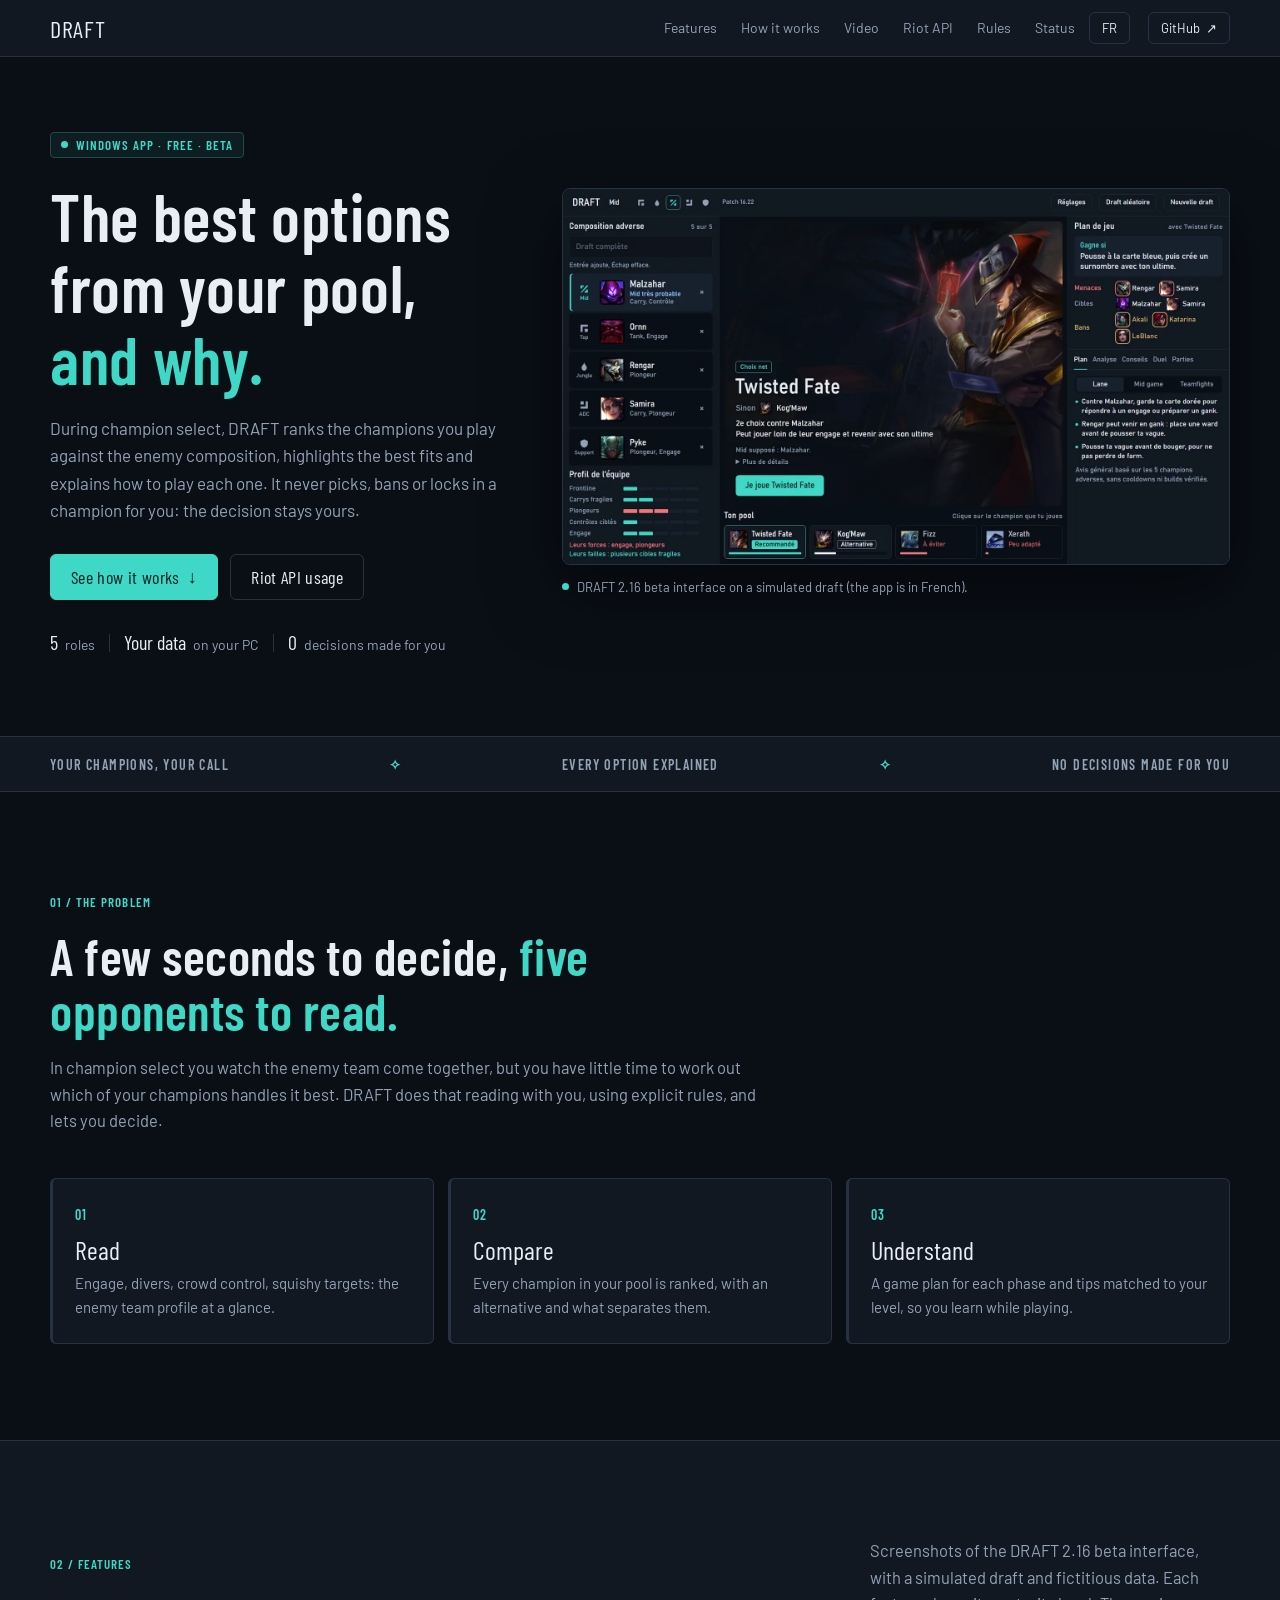
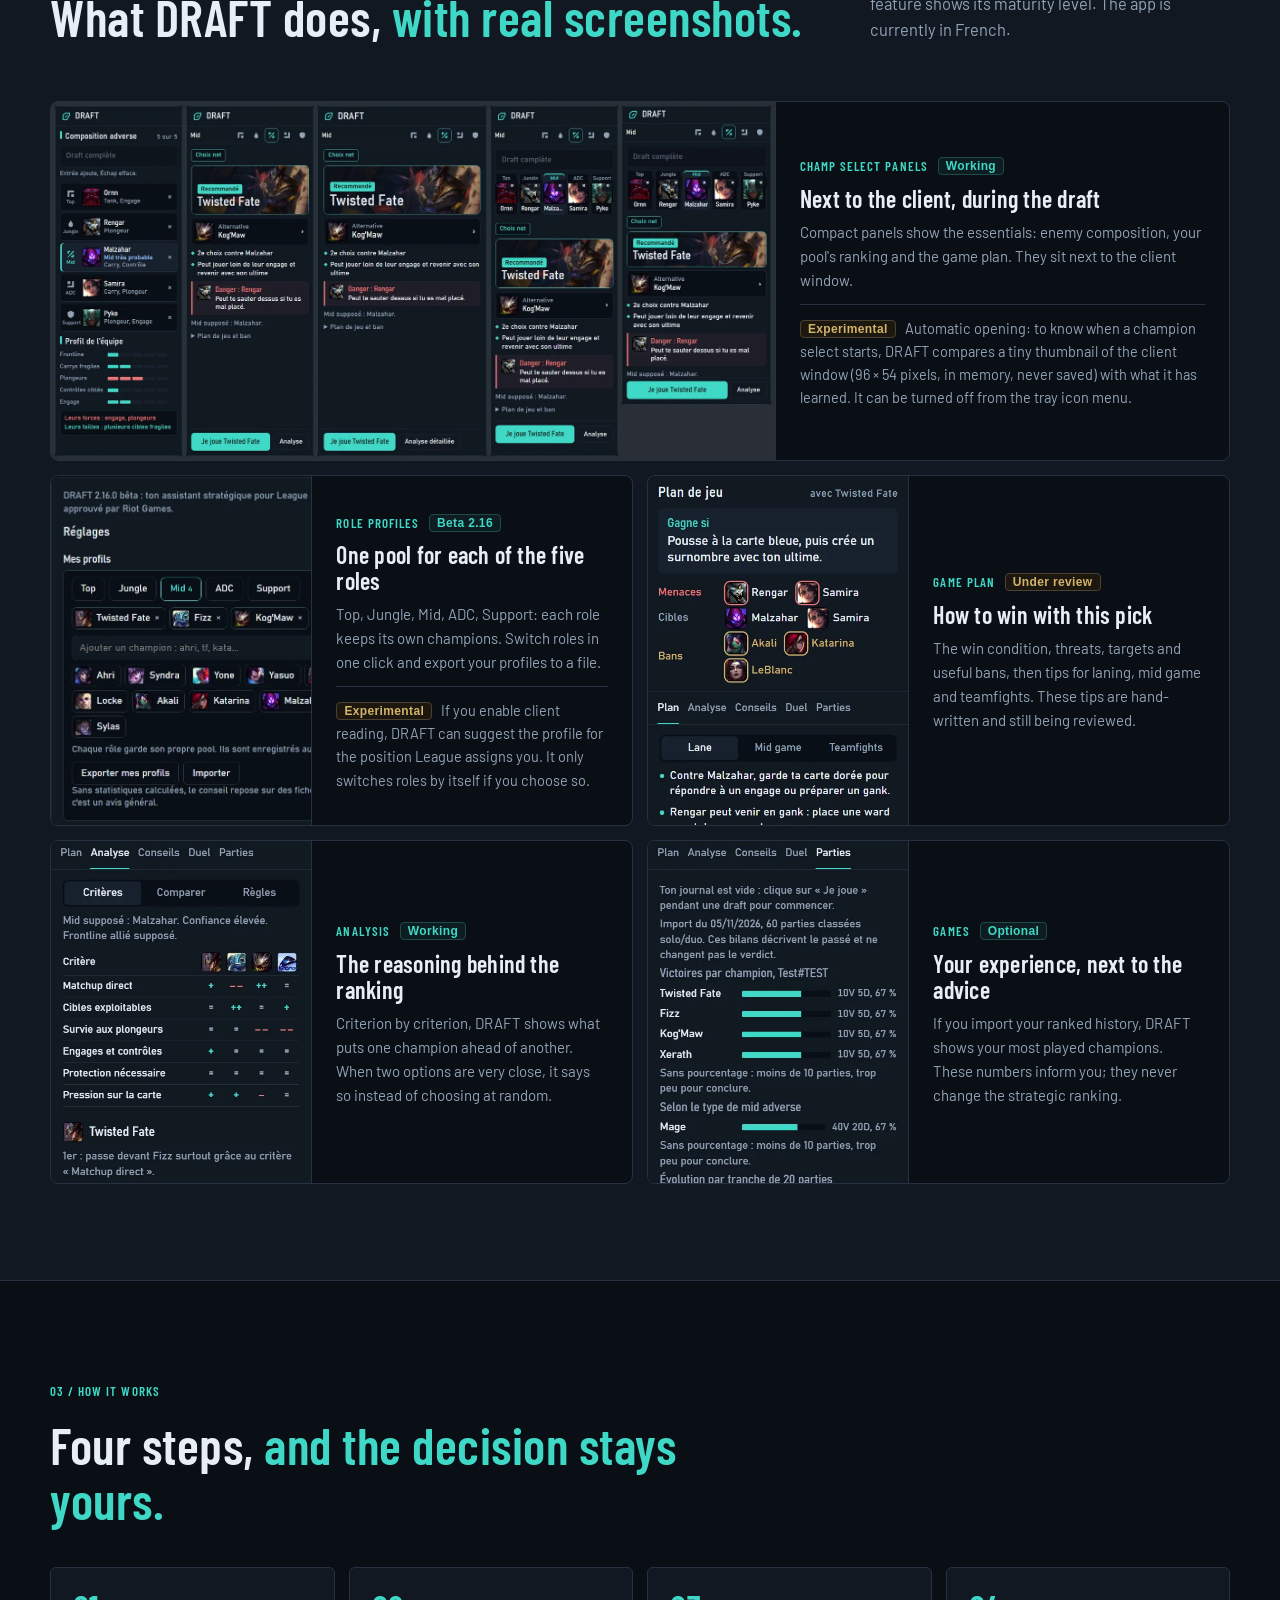
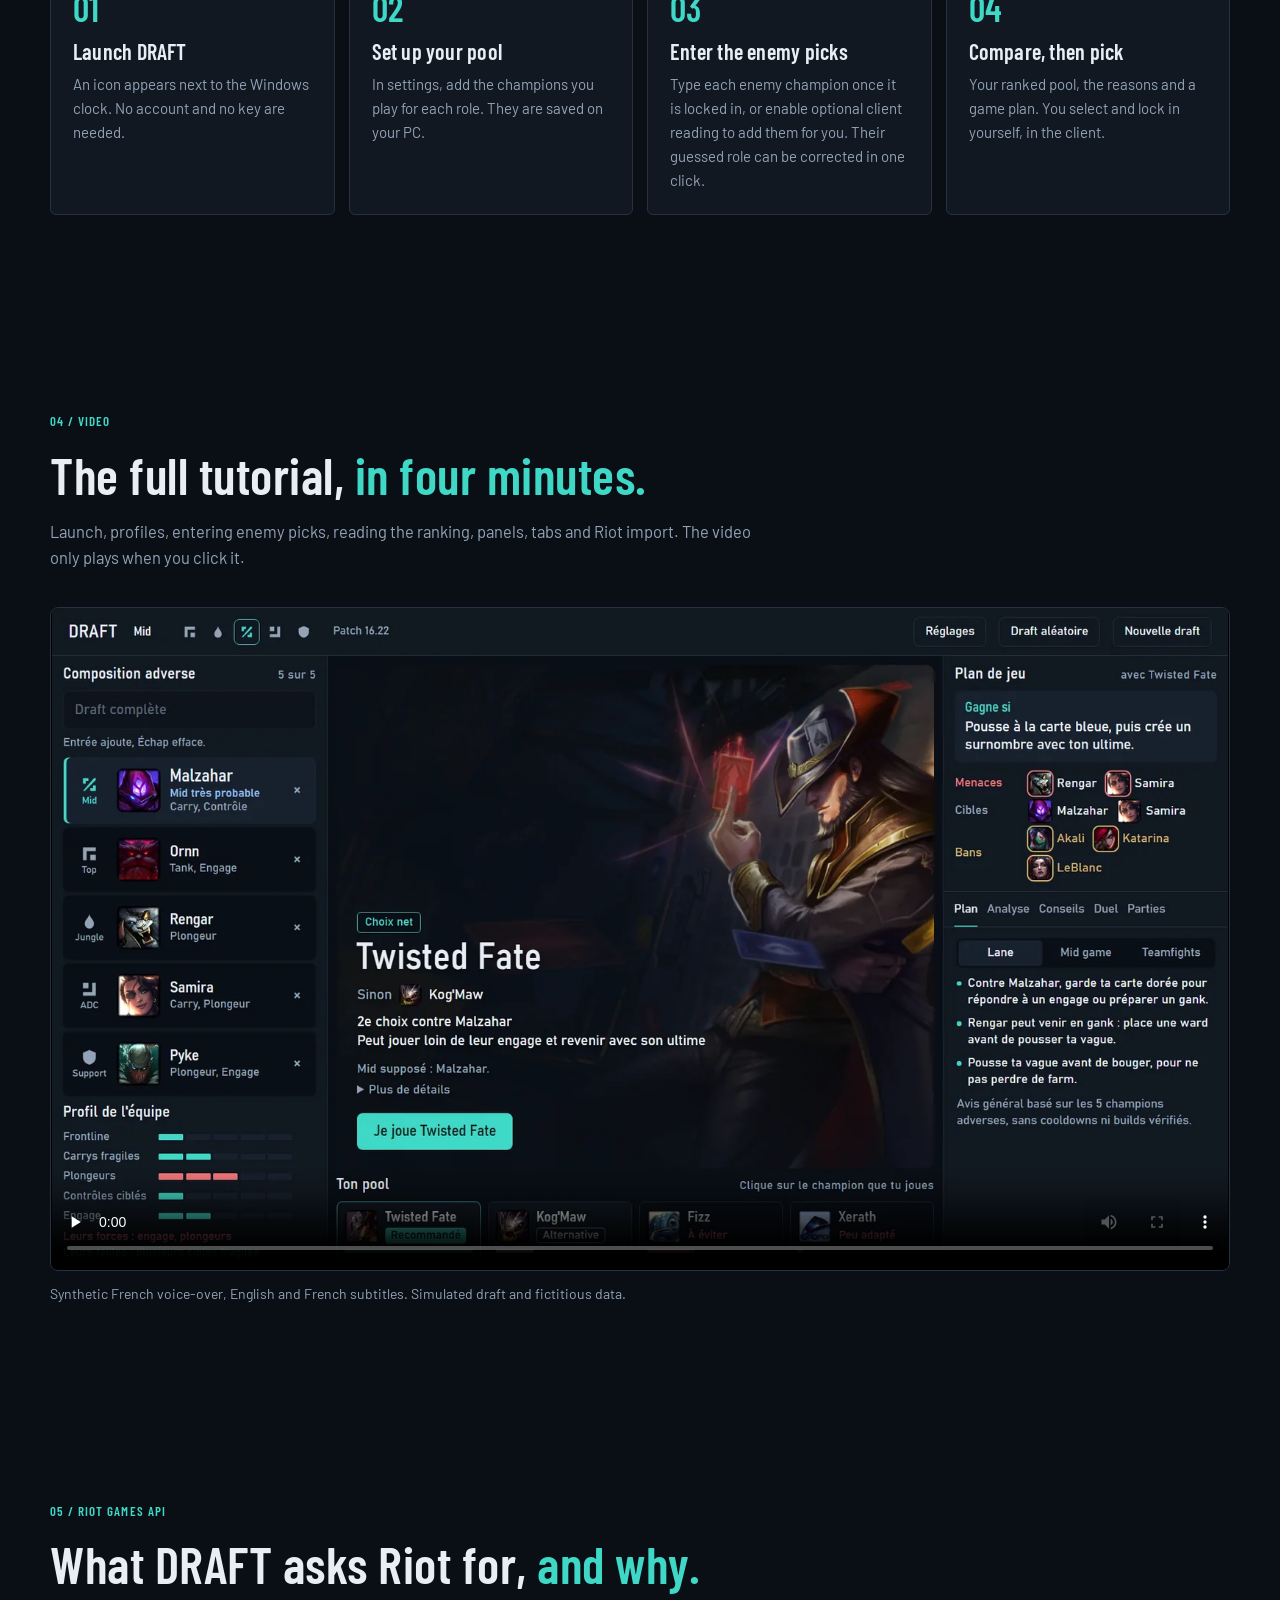
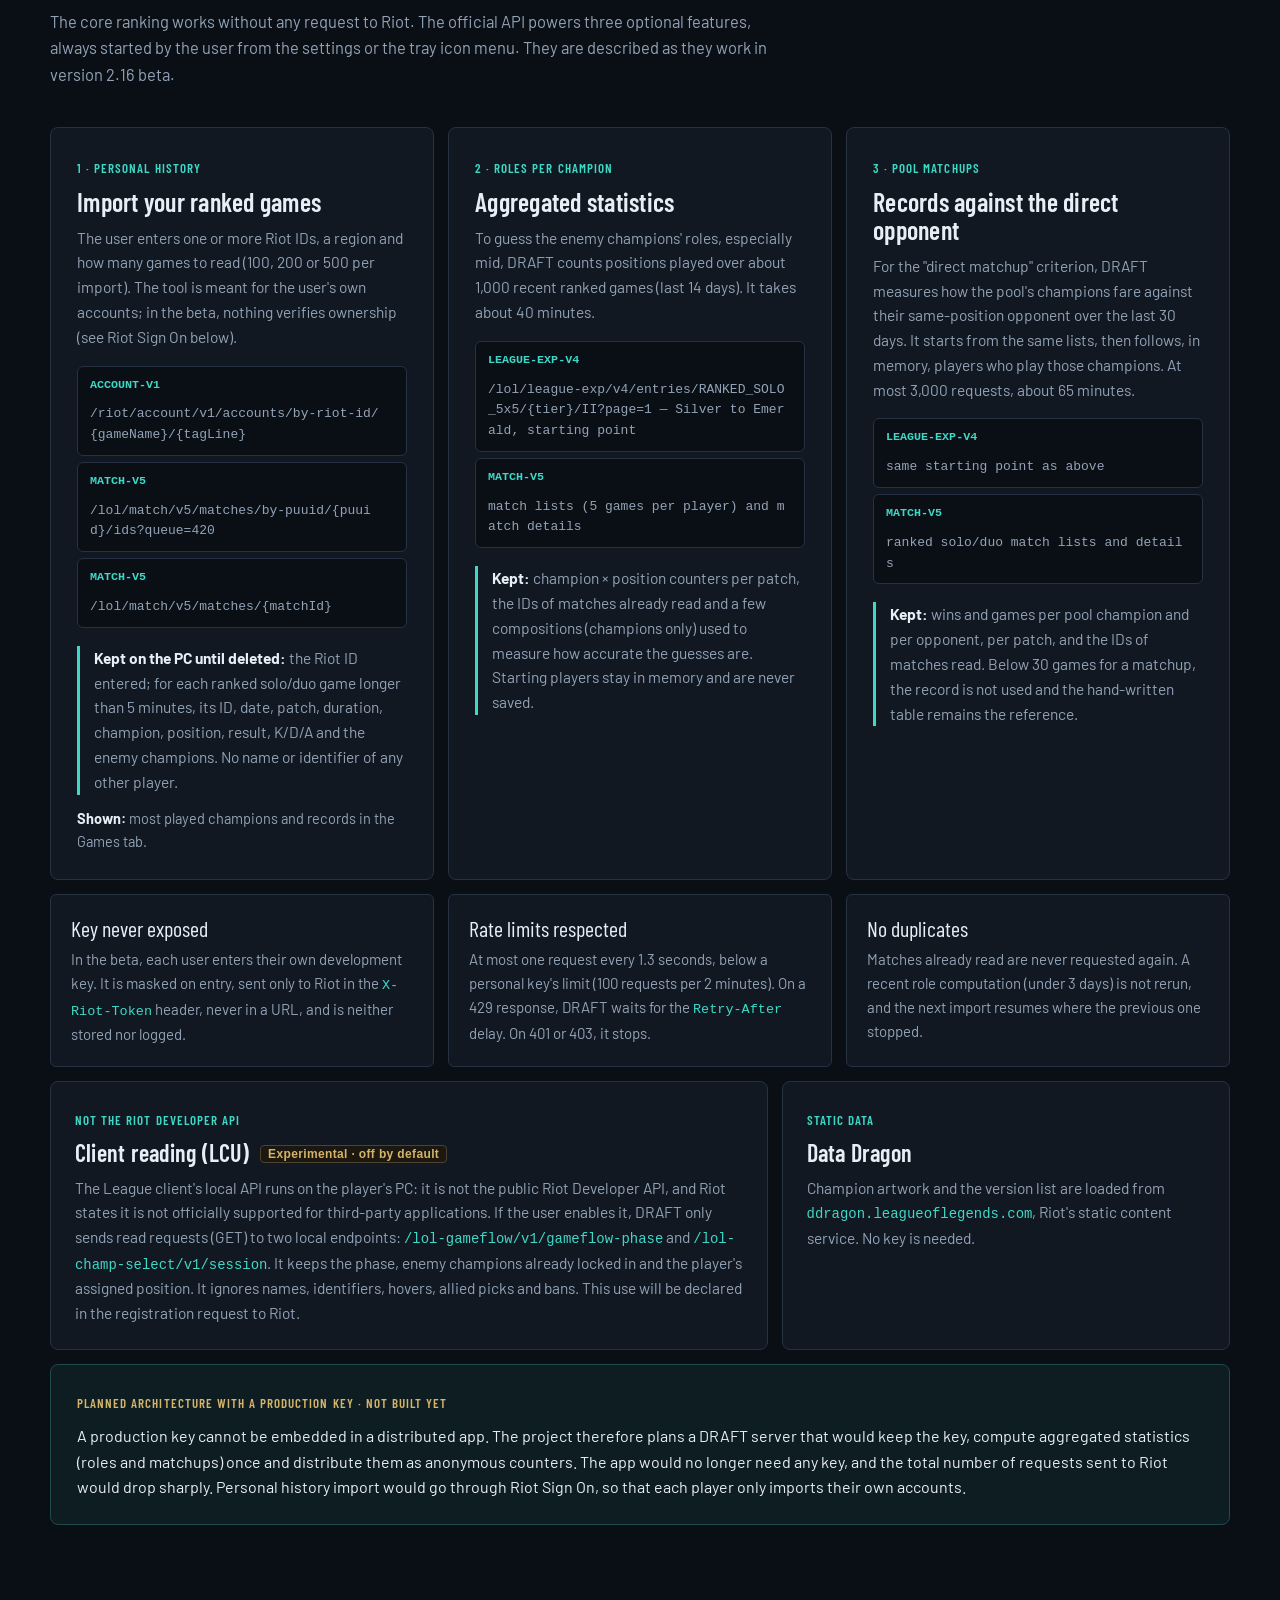
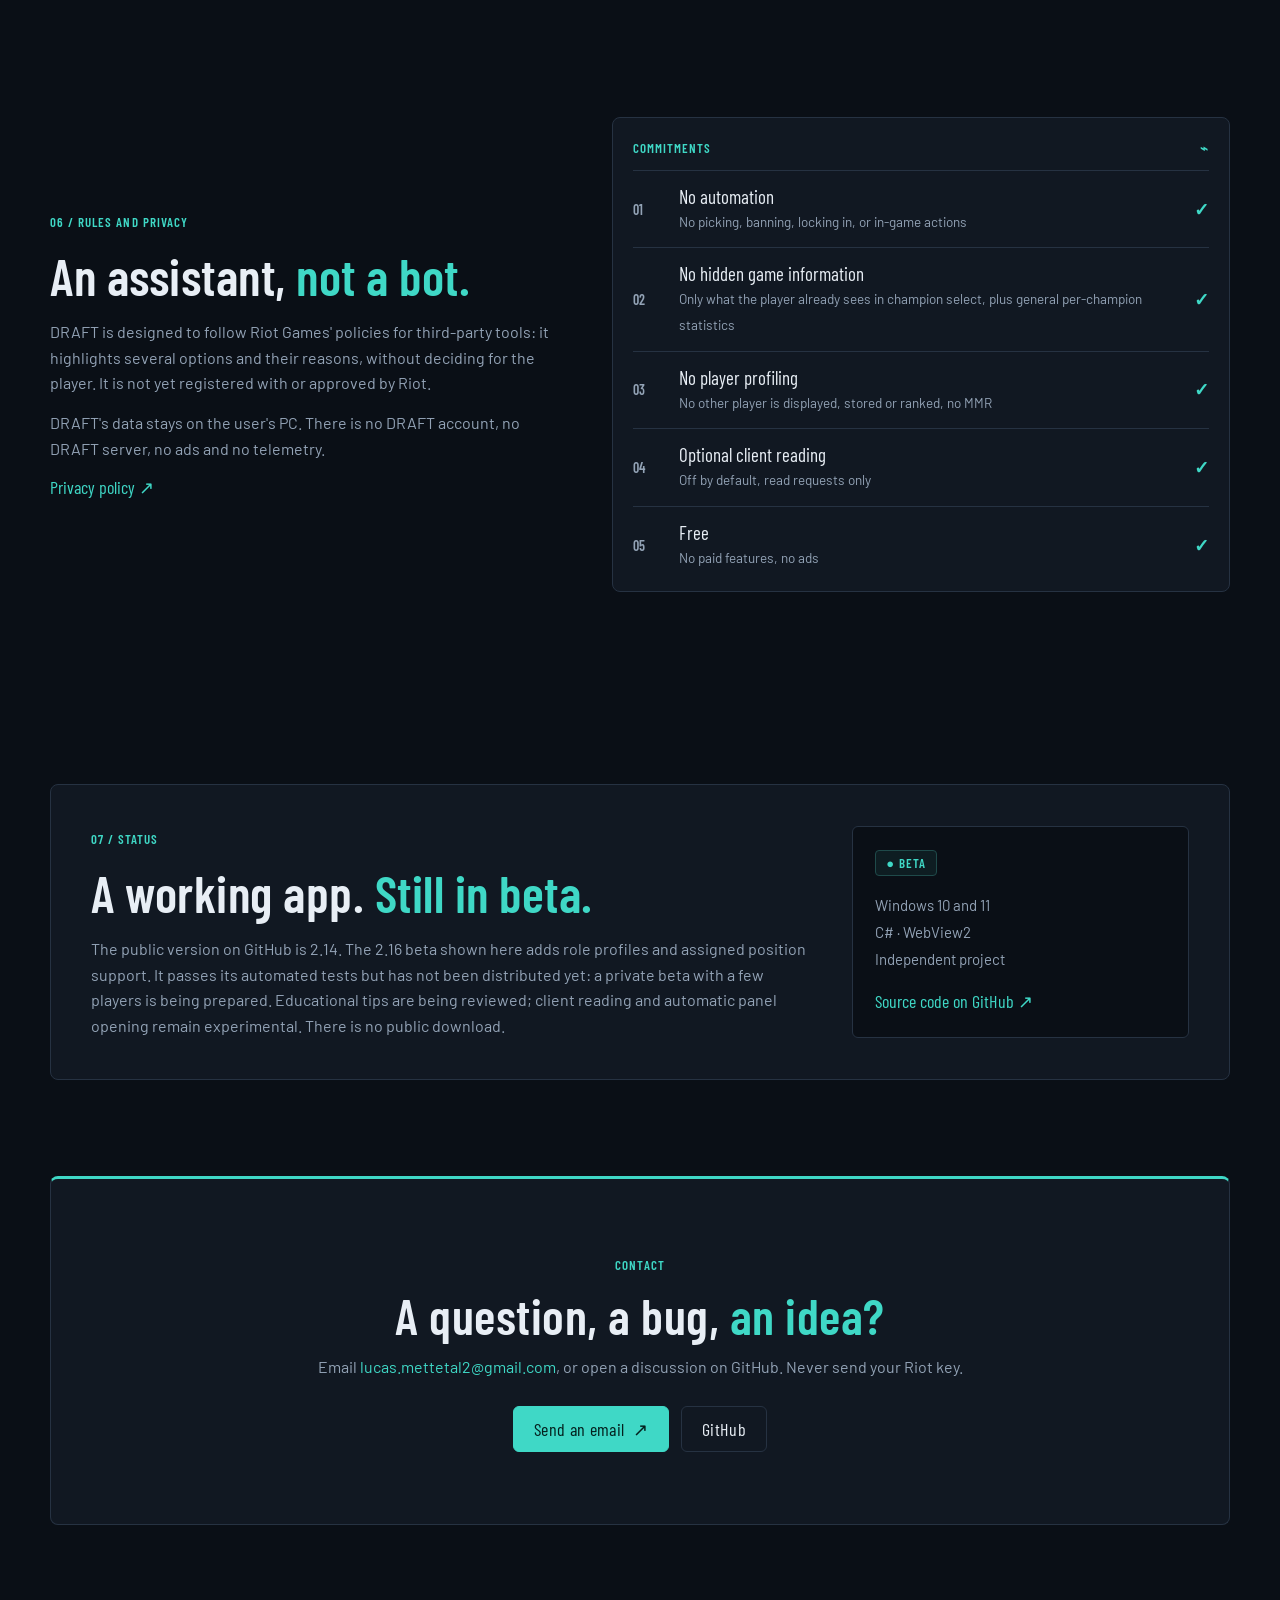
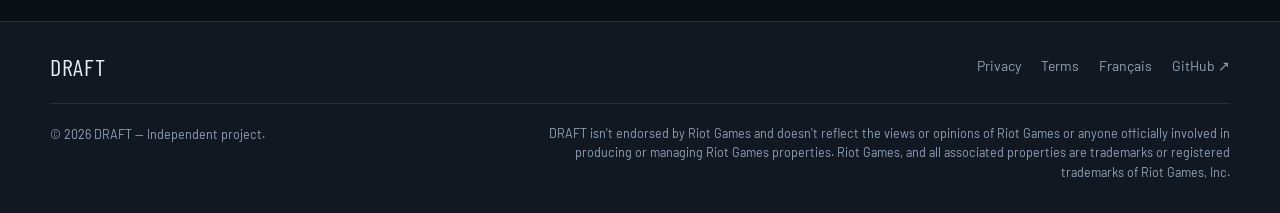
==== commit fd0c929d: "fix(site): audit technique, dossier Riot et vidéo tutorielle - Affirmations vérifiées contre le code" ====
--- a/en/index.html
+++ b/en/index.html
@@ -1,35 +1,42 @@
 <!doctype html>
-<html lang="en"><head><meta charset="utf-8"><meta name="viewport" content="width=device-width,initial-scale=1"><meta name="theme-color" content="#080e19"><meta name="description" content="DRAFT is a free Windows app that helps League of Legends players pick the champion from their own pool that best fits the enemy team composition, and explains why."><meta property="og:title" content="DRAFT — Your strategic assistant for League of Legends"><meta property="og:description" content="The right champion from your pool against the enemy composition, with an explained game plan. No automated actions."><meta property="og:image" content="/assets/draft-recommandation.webp"><link rel="alternate" hreflang="fr" href="/"><link rel="icon" href="/favicon.svg" type="image/svg+xml"><link rel="stylesheet" href="/styles.css"><title>DRAFT — Your strategic assistant for League of Legends</title></head>
-<body>
-<header class="header"><div class="wrap nav"><a class="brand" href="/en/" aria-label="DRAFT home"><span class="brand-logo">D</span>DRAFT<span class="mint">.</span></a><button class="menu-toggle" id="menuToggle" aria-label="Open menu" aria-expanded="false">☰</button><nav class="navlinks" id="navLinks"><a href="#features">Features</a><a href="#how">How it works</a><a href="#riot-api">Riot API</a><a href="#rules">Rules</a><a href="#status">Status</a><a class="lang" href="/" hreflang="fr">FR</a></nav><a class="nav-git" href="https://github.com/lucasmettetal/Draft" target="_blank" rel="noopener noreferrer">GitHub <span>↗</span></a></div></header>
-<main>
-<section class="hero wrap"><div class="hero-copy"><div class="eyebrow"><span class="live-dot"></span> WINDOWS APP · FREE · BETA</div><h1>The right champion from your pool, <em>and why.</em></h1><p>During champion select, DRAFT compares the champions you play against the enemy composition, recommends the best fit and explains how to win with it. It never touches the client: you always pick for yourself.</p><div class="hero-actions"><a class="btn primary" href="#how">See how it works <span>↓</span></a><a class="btn secondary" href="#riot-api">Riot API usage</a></div><div class="hero-foot"><span><b>5</b> roles</span><i></i><span><b>100%</b> local</span><i></i><span><b>0</b> automated actions</span></div></div>
-<figure class="hero-visual shot-frame"><img src="/assets/draft-recommandation.webp" width="1600" height="900" alt="DRAFT main window: enemy composition on the left, Twisted Fate recommended in the center with Kog'Maw as alternative, game plan on the right"><figcaption><span class="mini-dot"></span> Real screenshot of DRAFT 2.16 beta on a simulated draft (interface in French).</figcaption></figure></section>
-<div class="strip"><div class="wrap strip-inner"><span>YOUR CHAMPIONS, YOUR CALL</span><span class="strip-mark">✧</span><span>EVERY RECOMMENDATION EXPLAINED</span><span class="strip-mark">✧</span><span>NO ACTION IN THE CLIENT</span></div></div>
+<html lang="en"><head><meta charset="utf-8"><meta name="viewport" content="width=device-width,initial-scale=1"><meta name="theme-color" content="#0a0f16"><title>DRAFT — Your strategic assistant for League of Legends</title><meta name="description" content="DRAFT is a free Windows app, in beta, that ranks the champions in your pool against the enemy League of Legends composition and explains every option."><link rel="canonical" href="https://draft-website-ashy.vercel.app/en/"><link rel="alternate" hreflang="fr" href="https://draft-website-ashy.vercel.app/"><link rel="alternate" hreflang="en" href="https://draft-website-ashy.vercel.app/en/"><link rel="alternate" hreflang="x-default" href="https://draft-website-ashy.vercel.app/en/"><meta property="og:type" content="website"><meta property="og:locale" content="en_US"><meta property="og:url" content="https://draft-website-ashy.vercel.app/en/"><meta property="og:title" content="DRAFT — Your strategic assistant for League of Legends"><meta property="og:description" content="The best options from your pool against the enemy composition, with their reasons. No decisions made for you."><meta property="og:image" content="https://draft-website-ashy.vercel.app/assets/draft-recommandation.webp"><link rel="icon" href="/favicon.svg" type="image/svg+xml"><link rel="stylesheet" href="/styles.css"></head>
+<body><a class="skip-link" href="#content">Skip to content</a>
+<header class="header"><div class="wrap nav"><a class="brand" href="/en/" aria-label="DRAFT, home">DRAFT</a><button class="menu-toggle" id="menuToggle" aria-label="Open menu" aria-expanded="false" aria-controls="navLinks">☰</button><nav class="navlinks" id="navLinks" aria-label="Main navigation"><a href="#features">Features</a><a href="#how">How it works</a><a href="#demo">Video</a><a href="#riot-api">Riot API</a><a href="#rules">Rules</a><a href="#status">Status</a><a class="lang" href="/" hreflang="fr" lang="fr">FR</a></nav><a class="nav-git" href="https://github.com/lucasmettetal/Draft" target="_blank" rel="noopener noreferrer">GitHub <span aria-hidden="true">↗</span></a></div></header>
+<main id="content">
+<section class="hero wrap"><div class="hero-copy"><div class="eyebrow"><span class="live-dot"></span> WINDOWS APP · FREE · BETA</div><h1>The best options from your pool, <em>and why.</em></h1><p>During champion select, DRAFT ranks the champions you play against the enemy composition, highlights the best fits and explains how to play each one. It never picks, bans or locks in a champion for you: the decision stays yours.</p><div class="hero-actions"><a class="btn primary" href="#how">See how it works <span aria-hidden="true">↓</span></a><a class="btn secondary" href="#riot-api">Riot API usage</a></div><div class="hero-foot"><span><b>5</b> roles</span><i></i><span><b>Your data</b> on your PC</span><i></i><span><b>0</b> decisions made for you</span></div></div>
+<figure class="hero-visual shot-frame"><img src="/assets/draft-recommandation.webp" width="1600" height="900" alt="DRAFT main window: the five enemy champions on the left, Twisted Fate ranked first in the center with Kog'Maw as alternative, game plan on the right"><figcaption><span class="mini-dot"></span> DRAFT 2.16 beta interface on a simulated draft (the app is in French).</figcaption></figure></section>
+<div class="strip"><div class="wrap strip-inner"><span>YOUR CHAMPIONS, YOUR CALL</span><span class="strip-mark" aria-hidden="true">✧</span><span>EVERY OPTION EXPLAINED</span><span class="strip-mark" aria-hidden="true">✧</span><span>NO DECISIONS MADE FOR YOU</span></div></div>
 
-<section class="section wrap"><div class="section-intro"><span class="kicker">01 / THE PROBLEM</span><h2>A few seconds to decide, <em>five opponents to read.</em></h2><p>In champion select you watch the enemy team come together, but you have little time to work out which of your champions handles it best. DRAFT does that reading with you, using explicit rules.</p></div><div class="principles"><div><span>01</span><strong>Read</strong><p>Engage, divers, crowd control, squishy targets: the enemy team profile at a glance.</p></div><div><span>02</span><strong>Compare</strong><p>Every champion in your pool is ranked, with an alternative and what separates them.</p></div><div><span>03</span><strong>Understand</strong><p>A game plan for each phase and tips matched to your level, so you learn while playing.</p></div></div></section>
+<section class="section wrap"><div class="section-intro"><span class="kicker">01 / THE PROBLEM</span><h2>A few seconds to decide, <em>five opponents to read.</em></h2><p>In champion select you watch the enemy team come together, but you have little time to work out which of your champions handles it best. DRAFT does that reading with you, using explicit rules, and lets you decide.</p></div><div class="principles"><div><span>01</span><strong>Read</strong><p>Engage, divers, crowd control, squishy targets: the enemy team profile at a glance.</p></div><div><span>02</span><strong>Compare</strong><p>Every champion in your pool is ranked, with an alternative and what separates them.</p></div><div><span>03</span><strong>Understand</strong><p>A game plan for each phase and tips matched to your level, so you learn while playing.</p></div></div></section>
 
-<section class="section feature-section" id="features"><div class="wrap"><div class="section-head"><div><span class="kicker">02 / FEATURES</span><h2>What DRAFT does, <em>with real screenshots.</em></h2></div><p>All images come from the app, with a simulated draft and fictitious data. The interface is currently in French.</p></div>
+<section class="section feature-section" id="features"><div class="wrap"><div class="section-head"><div><span class="kicker">02 / FEATURES</span><h2>What DRAFT does, <em>with real screenshots.</em></h2></div><p>Screenshots of the DRAFT 2.16 beta interface, with a simulated draft and fictitious data. Each feature shows its maturity level. The app is currently in French.</p></div>
 <div class="gallery">
-<article class="gallery-item wide"><img src="/assets/draft-panneaux.webp" width="1600" height="791" loading="lazy" alt="DRAFT compact panels in several sizes"><div><span class="feature-num">CHAMP SELECT PANELS</span><h3>Next to the client, during the draft</h3><p>Compact panels show the essentials: enemy composition, recommendation and game plan. They sit around the client without covering it.</p></div></article>
-<article class="gallery-item"><img src="/assets/draft-profils.webp" width="780" height="713" loading="lazy" alt="DRAFT settings: one champion pool per role"><div><span class="feature-num">ROLE PROFILES</span><h3>One pool for each of the five roles</h3><p>Top, Jungle, Mid, ADC, Support: each role keeps its own champions. Switch roles in one click and export your profiles to a file.</p></div></article>
-<article class="gallery-item"><img src="/assets/draft-plan.webp" width="464" height="622" loading="lazy" alt="Game plan: win condition, threats, targets and bans"><div><span class="feature-num">GAME PLAN</span><h3>How to win with this pick</h3><p>The win condition, threats to watch, targets to punish and useful bans, then tips for laning, mid game and teamfights.</p></div></article>
-<article class="gallery-item"><img src="/assets/draft-analyse.webp" width="464" height="610" loading="lazy" alt="Analysis tab: comparison criteria for the champions in the pool"><div><span class="feature-num">ANALYSIS</span><h3>The reasoning behind the pick</h3><p>Criterion by criterion, DRAFT shows what puts one champion ahead of another. When two picks are very close, it says so instead of choosing at random.</p></div></article>
-<article class="gallery-item"><img src="/assets/draft-parties.webp" width="464" height="610" loading="lazy" alt="Games tab: wins per champion on a fictitious history"><div><span class="feature-num">GAMES · OPTIONAL</span><h3>Your experience, next to the advice</h3><p>If you import your ranked history, DRAFT shows your most played champions. These numbers inform you; they never change the strategic ranking.</p></div></article>
+<article class="gallery-item wide"><img src="/assets/draft-panneaux.webp" width="1600" height="791" loading="lazy" alt="DRAFT compact panels in five sizes, each with the enemy composition, the recommended champion and the game plan"><div><span class="feature-num">CHAMP SELECT PANELS <span class="tag-ok">Working</span></span><h3>Next to the client, during the draft</h3><p>Compact panels show the essentials: enemy composition, your pool's ranking and the game plan. They sit next to the client window.</p><p class="note"><span class="tag-exp">Experimental</span> Automatic opening: to know when a champion select starts, DRAFT compares a tiny thumbnail of the client window (96 × 54 pixels, in memory, never saved) with what it has learned. It can be turned off from the tray icon menu.</p></div></article>
+<article class="gallery-item"><img src="/assets/draft-profils.webp" width="780" height="713" loading="lazy" alt="DRAFT settings: buttons for the five roles, four champions in the Mid pool and a champion search"><div><span class="feature-num">ROLE PROFILES <span class="tag-ok">Beta 2.16</span></span><h3>One pool for each of the five roles</h3><p>Top, Jungle, Mid, ADC, Support: each role keeps its own champions. Switch roles in one click and export your profiles to a file.</p><p class="note"><span class="tag-exp">Experimental</span> If you enable client reading, DRAFT can suggest the profile for the position League assigns you. It only switches roles by itself if you choose so.</p></div></article>
+<article class="gallery-item"><img src="/assets/draft-plan.webp" width="464" height="622" loading="lazy" alt="Game plan with Twisted Fate: win condition, threats, targets, suggested bans and phase tips"><div><span class="feature-num">GAME PLAN <span class="tag-exp">Under review</span></span><h3>How to win with this pick</h3><p>The win condition, threats, targets and useful bans, then tips for laning, mid game and teamfights. These tips are hand-written and still being reviewed.</p></div></article>
+<article class="gallery-item"><img src="/assets/draft-analyse.webp" width="464" height="610" loading="lazy" alt="Analysis tab: criteria table (direct matchup, exploitable targets, survival against divers…) for four champions"><div><span class="feature-num">ANALYSIS <span class="tag-ok">Working</span></span><h3>The reasoning behind the ranking</h3><p>Criterion by criterion, DRAFT shows what puts one champion ahead of another. When two options are very close, it says so instead of choosing at random.</p></div></article>
+<article class="gallery-item"><img src="/assets/draft-parties.webp" width="464" height="610" loading="lazy" alt="Games tab: wins per champion on a fictitious history for the account Test#TEST"><div><span class="feature-num">GAMES <span class="tag-ok">Optional</span></span><h3>Your experience, next to the advice</h3><p>If you import your ranked history, DRAFT shows your most played champions. These numbers inform you; they never change the strategic ranking.</p></div></article>
 </div></div></section>
 
-<section class="section wrap process" id="how"><div class="section-intro"><span class="kicker">03 / HOW IT WORKS</span><h2>Four steps, <em>and the decision stays yours.</em></h2></div><div class="steps"><div class="step"><div class="step-count">01</div><div><h3>Launch DRAFT</h3><p>An icon appears next to the Windows clock. No account and no key are needed to start.</p></div></div><div class="step"><div class="step-count">02</div><div><h3>Set up your pool</h3><p>In settings, add the champions you play for each role. They are saved on your PC.</p></div></div><div class="step"><div class="step-count">03</div><div><h3>Enter the enemy picks</h3><p>Type each enemy champion as it is picked. DRAFT guesses its role, which you can correct in one click.</p></div></div><div class="step"><div class="step-count">04</div><div><h3>Read the advice, then pick</h3><p>One champion, an alternative, the reasons and a game plan. You select and lock in yourself, in the client.</p></div></div></div></section>
+<section class="section wrap process" id="how"><div class="section-intro"><span class="kicker">03 / HOW IT WORKS</span><h2>Four steps, <em>and the decision stays yours.</em></h2></div><div class="steps"><div class="step"><div class="step-count">01</div><div><h3>Launch DRAFT</h3><p>An icon appears next to the Windows clock. No account and no key are needed.</p></div></div><div class="step"><div class="step-count">02</div><div><h3>Set up your pool</h3><p>In settings, add the champions you play for each role. They are saved on your PC.</p></div></div><div class="step"><div class="step-count">03</div><div><h3>Enter the enemy picks</h3><p>Type each enemy champion once it is locked in, or enable optional client reading to add them for you. Their guessed role can be corrected in one click.</p></div></div><div class="step"><div class="step-count">04</div><div><h3>Compare, then pick</h3><p>Your ranked pool, the reasons and a game plan. You select and lock in yourself, in the client.</p></div></div></div></section>
 
-<section class="section wrap" id="riot-api"><div class="section-intro"><span class="kicker">04 / RIOT GAMES API</span><h2>What DRAFT asks Riot for, <em>and why.</em></h2><p>DRAFT only uses the official Riot Games API. The core recommendation works without it: the API provides complementary statistics, always triggered by the user.</p></div>
-<div class="api-grid">
-<article class="api-card"><span class="feature-num">USE 1 · PERSONAL HISTORY</span><h3>Import your ranked games</h3><p>You enter your Riot ID and start the import. DRAFT looks up your account, then reads your ranked solo/duo games.</p><ul class="api-list"><li><code>ACCOUNT-V1</code> <span>/riot/account/v1/accounts/by-riot-id</span></li><li><code>MATCH-V5</code> <span>/lol/match/v5/matches/by-puuid/{puuid}/ids?queue=420</span></li><li><code>MATCH-V5</code> <span>/lol/match/v5/matches/{matchId}</span></li></ul><p class="api-keep"><b>Kept, on your PC only:</b> match ID and date, patch, duration, your champion, your position, the result, your K/D/A and the enemy champions. No name or identifier of any other player.</p></article>
-<article class="api-card"><span class="feature-num">USE 2 · AGGREGATED STATISTICS</span><h3>Roles and matchups per champion</h3><p>To guess an enemy champion's role and measure your pool's matchup records, DRAFT counts roles played and results over recent ranked games.</p><ul class="api-list"><li><code>LEAGUE-EXP-V4</code> <span>/lol/league-exp/v4/entries — starting point, random players</span></li><li><code>MATCH-V5</code> <span>ranked solo/duo match lists and details</span></li></ul><p class="api-keep"><b>Kept:</b> only anonymous counters (champion, role, wins, games) and the IDs of matches already read, so they are never requested twice. No player is stored, displayed or ranked.</p></article>
+<section class="section wrap" id="demo"><div class="section-intro"><span class="kicker">04 / VIDEO</span><h2>The full tutorial, <em>in four minutes.</em></h2><p>Launch, profiles, entering enemy picks, reading the ranking, panels, tabs and Riot import. The video only plays when you click it.</p></div><figure class="video-frame"><video controls preload="none" playsinline poster="/assets/draft-recommandation.webp" width="1920" height="1080"><source src="/assets/draft-tutoriel.mp4" type="video/mp4"><track kind="subtitles" src="/assets/draft-tutoriel-en.vtt" srclang="en" label="English" default><track kind="subtitles" src="/assets/draft-tutoriel-fr.vtt" srclang="fr" label="Français"><a href="/assets/draft-tutoriel.mp4">Download the video (MP4)</a></video><figcaption>Synthetic French voice-over, English and French subtitles. Simulated draft and fictitious data.</figcaption></figure></section>
+
+<section class="section wrap" id="riot-api"><div class="section-intro"><span class="kicker">05 / RIOT GAMES API</span><h2>What DRAFT asks Riot for, <em>and why.</em></h2><p>The core ranking works without any request to Riot. The official API powers three optional features, always started by the user from the settings or the tray icon menu. They are described as they work in version 2.16 beta.</p></div>
+<div class="api-grid three">
+<article class="api-card"><span class="feature-num">1 · PERSONAL HISTORY</span><h3>Import your ranked games</h3><p>The user enters one or more Riot IDs, a region and how many games to read (100, 200 or 500 per import). The tool is meant for the user's own accounts; in the beta, nothing verifies ownership (see Riot Sign On below).</p><ul class="api-list"><li><code>ACCOUNT-V1</code> <span>/riot/account/v1/accounts/by-riot-id/{gameName}/{tagLine}</span></li><li><code>MATCH-V5</code> <span>/lol/match/v5/matches/by-puuid/{puuid}/ids?queue=420</span></li><li><code>MATCH-V5</code> <span>/lol/match/v5/matches/{matchId}</span></li></ul><p class="api-keep"><b>Kept on the PC until deleted:</b> the Riot ID entered; for each ranked solo/duo game longer than 5 minutes, its ID, date, patch, duration, champion, position, result, K/D/A and the enemy champions. No name or identifier of any other player.</p><p class="api-show"><b>Shown:</b> most played champions and records in the Games tab.</p></article>
+<article class="api-card"><span class="feature-num">2 · ROLES PER CHAMPION</span><h3>Aggregated statistics</h3><p>To guess the enemy champions' roles, especially mid, DRAFT counts positions played over about 1,000 recent ranked games (last 14 days). It takes about 40 minutes.</p><ul class="api-list"><li><code>LEAGUE-EXP-V4</code> <span>/lol/league-exp/v4/entries/RANKED_SOLO_5x5/{tier}/II?page=1 — Silver to Emerald, starting point</span></li><li><code>MATCH-V5</code> <span>match lists (5 games per player) and match details</span></li></ul><p class="api-keep"><b>Kept:</b> champion × position counters per patch, the IDs of matches already read and a few compositions (champions only) used to measure how accurate the guesses are. Starting players stay in memory and are never saved.</p></article>
+<article class="api-card"><span class="feature-num">3 · POOL MATCHUPS</span><h3>Records against the direct opponent</h3><p>For the "direct matchup" criterion, DRAFT measures how the pool's champions fare against their same-position opponent over the last 30 days. It starts from the same lists, then follows, in memory, players who play those champions. At most 3,000 requests, about 65 minutes.</p><ul class="api-list"><li><code>LEAGUE-EXP-V4</code> <span>same starting point as above</span></li><li><code>MATCH-V5</code> <span>ranked solo/duo match lists and details</span></li></ul><p class="api-keep"><b>Kept:</b> wins and games per pool champion and per opponent, per patch, and the IDs of matches read. Below 30 games for a matchup, the record is not used and the hand-written table remains the reference.</p></article>
 </div>
-<div class="api-rules"><div><strong>Key never exposed</strong><p>The key is sent in the <code>X-Riot-Token</code> header, never in a URL. It is neither stored nor logged.</p></div><div><strong>Rate limits respected</strong><p>Requests are spaced out. On a 429 response, DRAFT waits for the <code>Retry-After</code> delay before resuming, without losing what was already read.</p></div><div><strong>No duplicates</strong><p>Matches already read are never requested again, and the next import resumes where the previous one stopped.</p></div></div>
-<div class="api-plan"><span class="kicker">WITH A PRODUCTION KEY</span><p>In the beta, each tester runs these computations with their own development key. With a production key, aggregated statistics would be computed once, on a DRAFT server that keeps the key, then distributed as anonymous counters. The app would no longer need any key, and the total number of requests sent to Riot would drop sharply.</p></div></section>
+<div class="api-rules"><div><strong>Key never exposed</strong><p>In the beta, each user enters their own development key. It is masked on entry, sent only to Riot in the <code>X-Riot-Token</code> header, never in a URL, and is neither stored nor logged.</p></div><div><strong>Rate limits respected</strong><p>At most one request every 1.3 seconds, below a personal key's limit (100 requests per 2 minutes). On a 429 response, DRAFT waits for the <code>Retry-After</code> delay. On 401 or 403, it stops.</p></div><div><strong>No duplicates</strong><p>Matches already read are never requested again. A recent role computation (under 3 days) is not rerun, and the next import resumes where the previous one stopped.</p></div></div>
+<div class="api-other">
+<article><span class="feature-num">NOT THE RIOT DEVELOPER API</span><h3>Client reading (LCU) <span class="tag-exp">Experimental · off by default</span></h3><p>The League client's local API runs on the player's PC: it is not the public Riot Developer API, and Riot states it is not officially supported for third-party applications. If the user enables it, DRAFT only sends read requests (GET) to two local endpoints: <code>/lol-gameflow/v1/gameflow-phase</code> and <code>/lol-champ-select/v1/session</code>. It keeps the phase, enemy champions already locked in and the player's assigned position. It ignores names, identifiers, hovers, allied picks and bans. This use will be declared in the registration request to Riot.</p></article>
+<article><span class="feature-num">STATIC DATA</span><h3>Data Dragon</h3><p>Champion artwork and the version list are loaded from <code>ddragon.leagueoflegends.com</code>, Riot's static content service. No key is needed.</p></article>
+</div>
+<div class="api-plan"><span class="kicker">PLANNED ARCHITECTURE WITH A PRODUCTION KEY · NOT BUILT YET</span><p>A production key cannot be embedded in a distributed app. The project therefore plans a DRAFT server that would keep the key, compute aggregated statistics (roles and matchups) once and distribute them as anonymous counters. The app would no longer need any key, and the total number of requests sent to Riot would drop sharply. Personal history import would go through Riot Sign On, so that each player only imports their own accounts.</p></div></section>
 
-<section class="section wrap privacy" id="rules"><div class="privacy-copy"><span class="kicker">05 / RULES AND PRIVACY</span><h2>An assistant, <em>not a bot.</em></h2><p>DRAFT is designed to follow Riot Games' policies for third-party tools: it helps you think, it does not play for you and it uses no hidden information.</p><p>Your data stays on your PC. No DRAFT account, no ads, no telemetry.</p><a class="inline-link" href="/en/privacy.html">Privacy policy ↗</a></div><div class="privacy-panel"><div class="panel-kicker">COMMITMENTS <span>⌁</span></div><div class="panel-row"><span>01</span><div><strong>No automation</strong><small>No picking, banning, locking in, or in-game actions</small></div><b>✓</b></div><div class="panel-row"><span>02</span><div><strong>No hidden information</strong><small>Only what you already see during champion select</small></div><b>✓</b></div><div class="panel-row"><span>03</span><div><strong>No player profiling</strong><small>No lookups of other players, no rankings, no MMR</small></div><b>✓</b></div><div class="panel-row"><span>04</span><div><strong>Optional client reading</strong><small>Disabled by default, read-only</small></div><b>✓</b></div><div class="panel-row"><span>05</span><div><strong>Free</strong><small>No ads, no subscription, no paid content</small></div><b>✓</b></div></div></section>
+<section class="section wrap privacy" id="rules"><div class="privacy-copy"><span class="kicker">06 / RULES AND PRIVACY</span><h2>An assistant, <em>not a bot.</em></h2><p>DRAFT is designed to follow Riot Games' policies for third-party tools: it highlights several options and their reasons, without deciding for the player. It is not yet registered with or approved by Riot.</p><p>DRAFT's data stays on the user's PC. There is no DRAFT account, no DRAFT server, no ads and no telemetry.</p><a class="inline-link" href="/en/privacy.html">Privacy policy ↗</a></div><div class="privacy-panel"><div class="panel-kicker">COMMITMENTS <span aria-hidden="true">⌁</span></div><div class="panel-row"><span>01</span><div><strong>No automation</strong><small>No picking, banning, locking in, or in-game actions</small></div><b aria-hidden="true">✓</b></div><div class="panel-row"><span>02</span><div><strong>No hidden game information</strong><small>Only what the player already sees in champion select, plus general per-champion statistics</small></div><b aria-hidden="true">✓</b></div><div class="panel-row"><span>03</span><div><strong>No player profiling</strong><small>No other player is displayed, stored or ranked, no MMR</small></div><b aria-hidden="true">✓</b></div><div class="panel-row"><span>04</span><div><strong>Optional client reading</strong><small>Off by default, read requests only</small></div><b aria-hidden="true">✓</b></div><div class="panel-row"><span>05</span><div><strong>Free</strong><small>No paid features, no ads</small></div><b aria-hidden="true">✓</b></div></div></section>
 
-<section class="section wrap" id="status"><div class="status"><div><span class="kicker">06 / STATUS</span><h2>A working app. <em>In private beta.</em></h2><p>DRAFT 2.16 is being tested by a small group of players. Recommendations, role profiles, panels and history import work. Educational tips are still being reviewed, and client reading remains experimental. There is no public download yet.</p></div><div class="status-box"><span class="status-pill">● PRIVATE BETA</span><p>Windows 10 and 11<br>C# · WebView2<br>Independent project</p><a href="https://github.com/lucasmettetal/Draft" target="_blank" rel="noopener noreferrer">Follow development ↗</a></div></div></section>
-<section class="wrap closing"><span class="kicker">CONTACT</span><h2>A question, a bug, <em>an idea?</em></h2><p>Email <a href="mailto:lucas.mettetal2@gmail.com">lucas.mettetal2@gmail.com</a>, or open a discussion on GitHub. Never send your Riot key.</p><div class="hero-actions" style="justify-content:center"><a class="btn primary" href="mailto:lucas.mettetal2@gmail.com">Send an email ↗</a><a class="btn secondary" href="https://github.com/lucasmettetal/Draft/issues" target="_blank" rel="noopener noreferrer">GitHub</a></div></section></main>
-<footer class="footer"><div class="wrap footer-main"><a class="brand" href="/en/"><span class="brand-logo">D</span>DRAFT<span class="mint">.</span></a><div><a href="/en/privacy.html">Privacy</a><a href="/en/terms.html">Terms</a><a href="/">Français</a><a href="https://github.com/lucasmettetal/Draft" target="_blank" rel="noopener noreferrer">GitHub ↗</a></div></div><div class="wrap footer-bottom legal-boiler"><span>© 2026 DRAFT — Independent project.</span><span>DRAFT isn't endorsed by Riot Games and doesn't reflect the views or opinions of Riot Games or anyone officially involved in producing or managing Riot Games properties. Riot Games, and all associated properties are trademarks or registered trademarks of Riot Games, Inc.</span></div></footer><script src="/main.js" defer></script></body></html>
+<section class="section wrap" id="status"><div class="status"><div><span class="kicker">07 / STATUS</span><h2>A working app. <em>Still in beta.</em></h2><p>The public version on GitHub is 2.14. The 2.16 beta shown here adds role profiles and assigned position support. It passes its automated tests but has not been distributed yet: a private beta with a few players is being prepared. Educational tips are being reviewed; client reading and automatic panel opening remain experimental. There is no public download.</p></div><div class="status-box"><span class="status-pill">● BETA</span><p>Windows 10 and 11<br>C# · WebView2<br>Independent project</p><a href="https://github.com/lucasmettetal/Draft" target="_blank" rel="noopener noreferrer">Source code on GitHub ↗</a></div></div></section>
+<section class="wrap closing"><span class="kicker">CONTACT</span><h2>A question, a bug, <em>an idea?</em></h2><p>Email <a href="mailto:lucas.mettetal2@gmail.com">lucas.mettetal2@gmail.com</a>, or open a discussion on GitHub. Never send your Riot key.</p><div class="hero-actions center"><a class="btn primary" href="mailto:lucas.mettetal2@gmail.com">Send an email <span aria-hidden="true">↗</span></a><a class="btn secondary" href="https://github.com/lucasmettetal/Draft/issues" target="_blank" rel="noopener noreferrer">GitHub</a></div></section></main>
+<footer class="footer"><div class="wrap footer-main"><a class="brand" href="/en/">DRAFT</a><div><a href="/en/privacy.html">Privacy</a><a href="/en/terms.html">Terms</a><a href="/" hreflang="fr" lang="fr">Français</a><a href="https://github.com/lucasmettetal/Draft" target="_blank" rel="noopener noreferrer">GitHub ↗</a></div></div><div class="wrap footer-bottom legal-boiler"><span>© 2026 DRAFT — Independent project.</span><span>DRAFT isn't endorsed by Riot Games and doesn't reflect the views or opinions of Riot Games or anyone officially involved in producing or managing Riot Games properties. Riot Games, and all associated properties are trademarks or registered trademarks of Riot Games, Inc.</span></div></footer><script src="/main.js" defer></script></body></html>
--- a/styles.css
+++ b/styles.css
@@ -184,3 +184,26 @@
 }
 @media (prefers-reduced-motion:reduce){*{transition:none!important;scroll-behavior:auto!important}}
 .brand .mint{display:none}
+
+/* Audit : maturité, vidéo, accessibilité */
+.skip-link{position:absolute;left:12px;top:-60px;z-index:50;background:var(--accent);color:var(--accent-ink);padding:8px 14px;border-radius:6px;font:600 15px var(--body)}
+.skip-link:focus{top:10px}
+.tag-ok,.tag-exp{display:inline-block;margin-left:6px;padding:1px 7px;border-radius:4px;font:600 12px var(--body);letter-spacing:.03em;text-transform:none;vertical-align:1px}
+.tag-ok{color:var(--accent);border:1px solid var(--accent-line);background:#0e1d22}
+.tag-exp{color:var(--gold);border:1px solid #4d4130;background:#1c1810}
+h3 .tag-exp,h3 .tag-ok{font-size:12px;vertical-align:4px}
+.note{margin-top:12px!important;padding-top:12px;border-top:1px solid var(--line);font-size:14.5px!important}
+.note .tag-exp,.note .tag-ok{margin:0 6px 0 0}
+.hero-actions.center{justify-content:center}
+.api-grid.three{grid-template-columns:repeat(3,minmax(0,1fr))}
+.api-show{margin:12px 0 0!important;font-size:14.5px!important}
+.api-show b{color:var(--text)}
+.api-other{display:grid;grid-template-columns:minmax(0,1.6fr) minmax(0,1fr);gap:14px;margin-top:14px}
+.api-other article{background:var(--surface);border:1px solid var(--line);border-radius:8px;padding:24px}
+.api-other h3{font-size:24px;margin:8px 0 10px}
+.api-other p{color:var(--muted);font-size:15.5px}
+.api-plan .kicker{color:var(--gold)}
+.video-frame{margin:36px 0 0}
+.video-frame video{display:block;width:100%;height:auto;aspect-ratio:16/9;background:#000;border:1px solid var(--line);border-radius:8px}
+.video-frame figcaption{margin-top:12px;color:var(--muted);font-size:14px}
+@media (max-width:1080px){.api-grid.three{grid-template-columns:1fr}.api-other{grid-template-columns:1fr}}
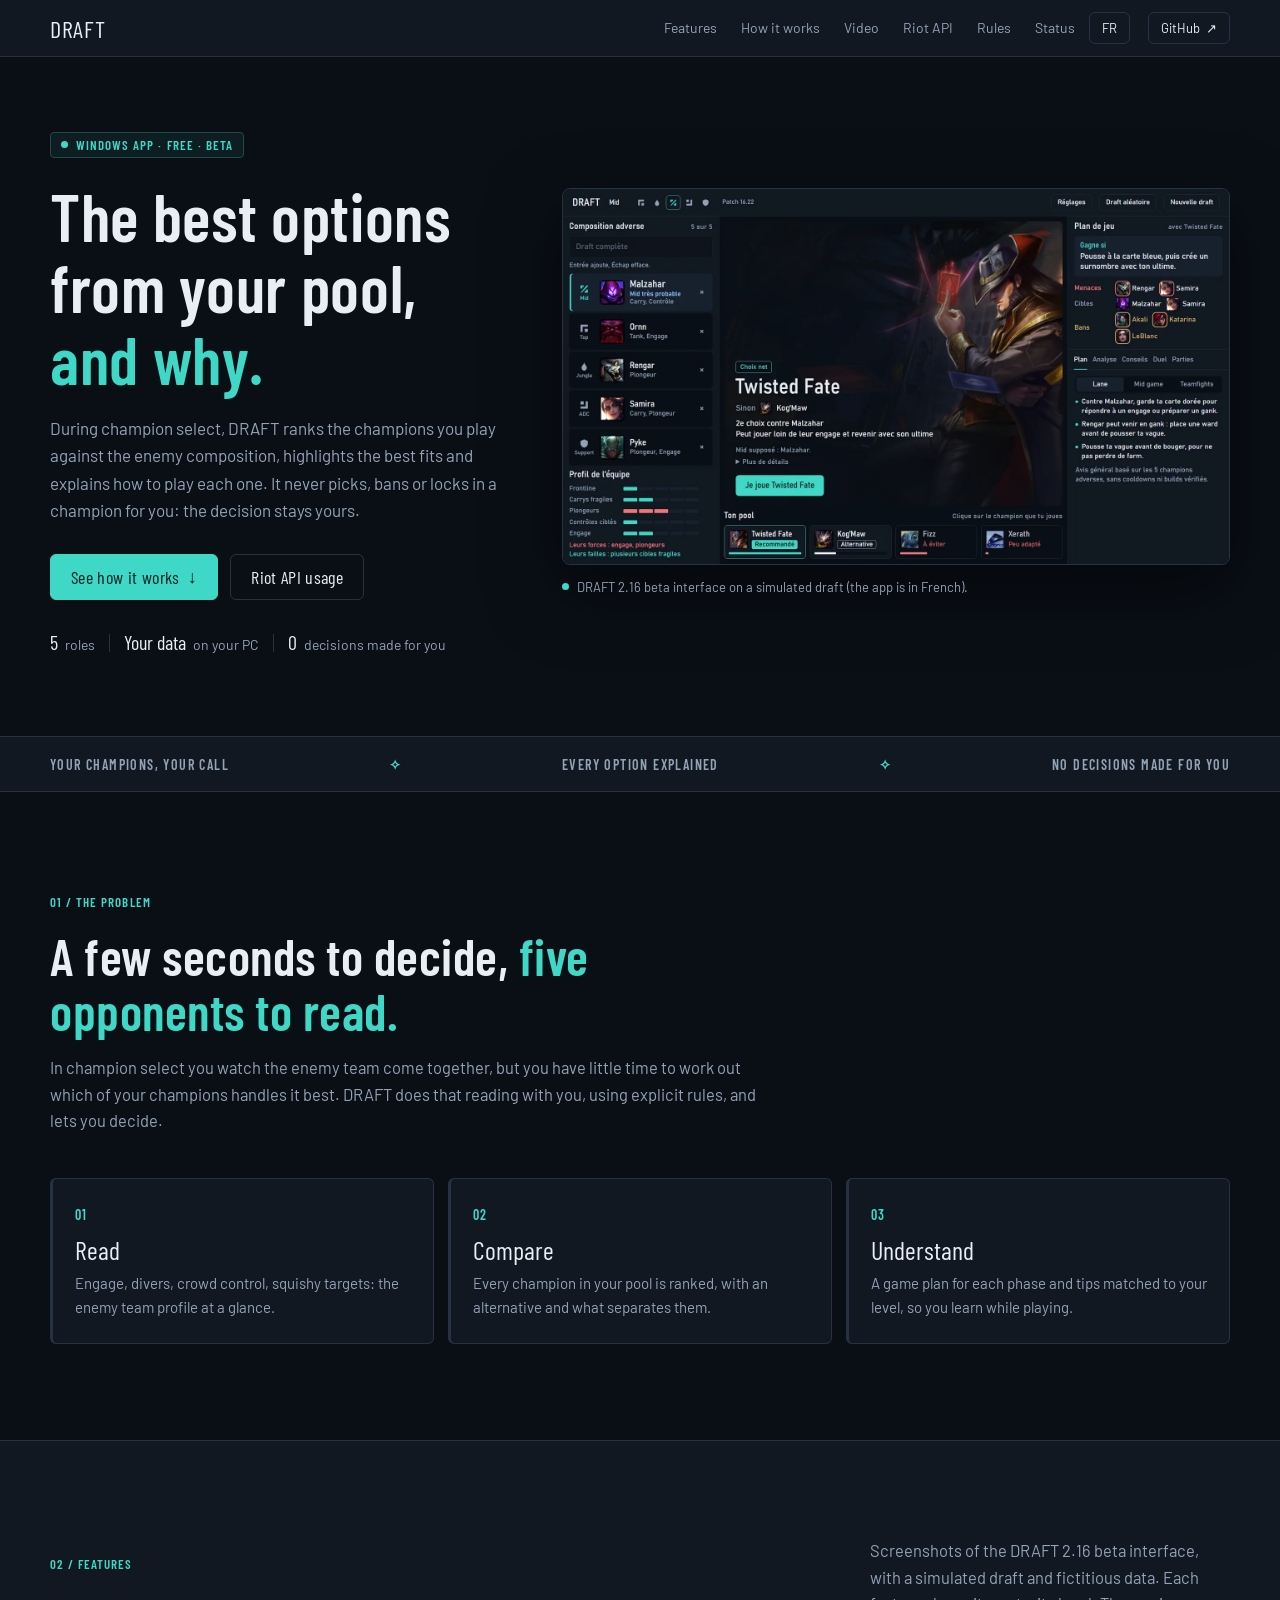
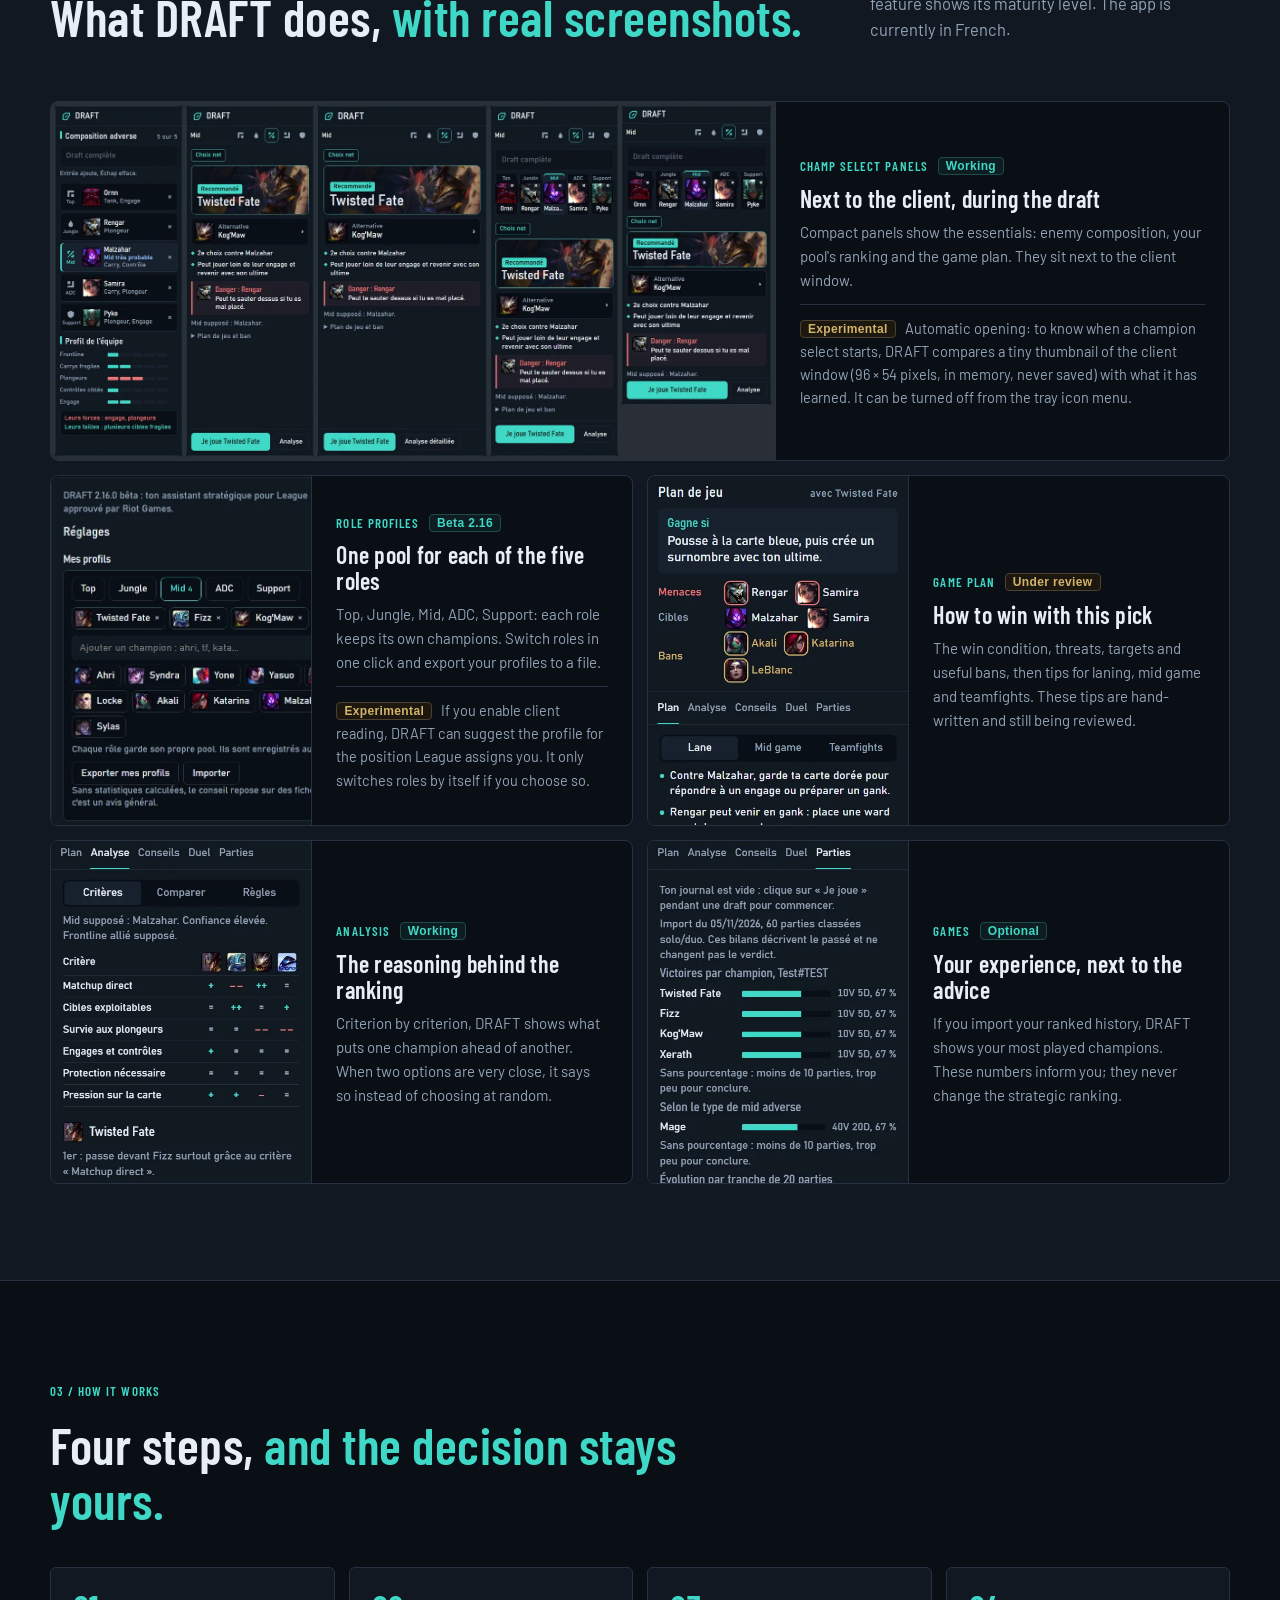
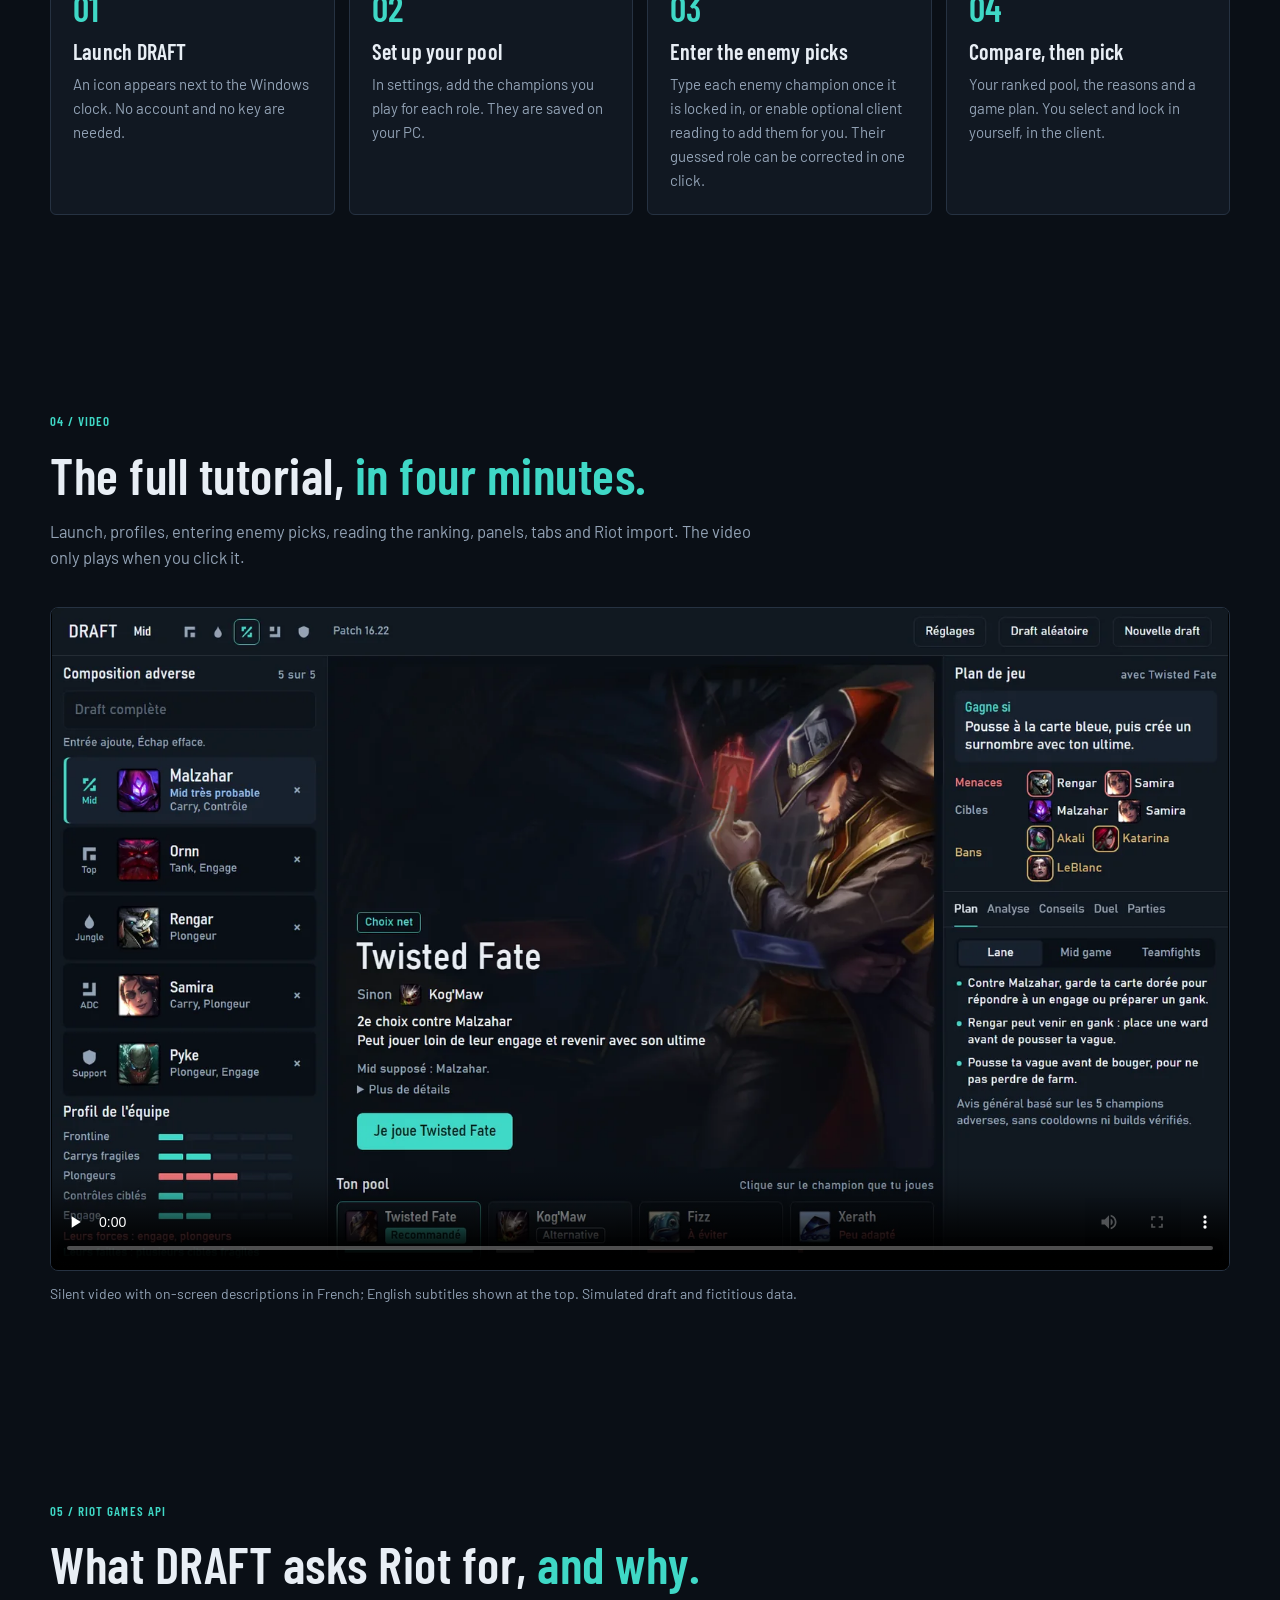
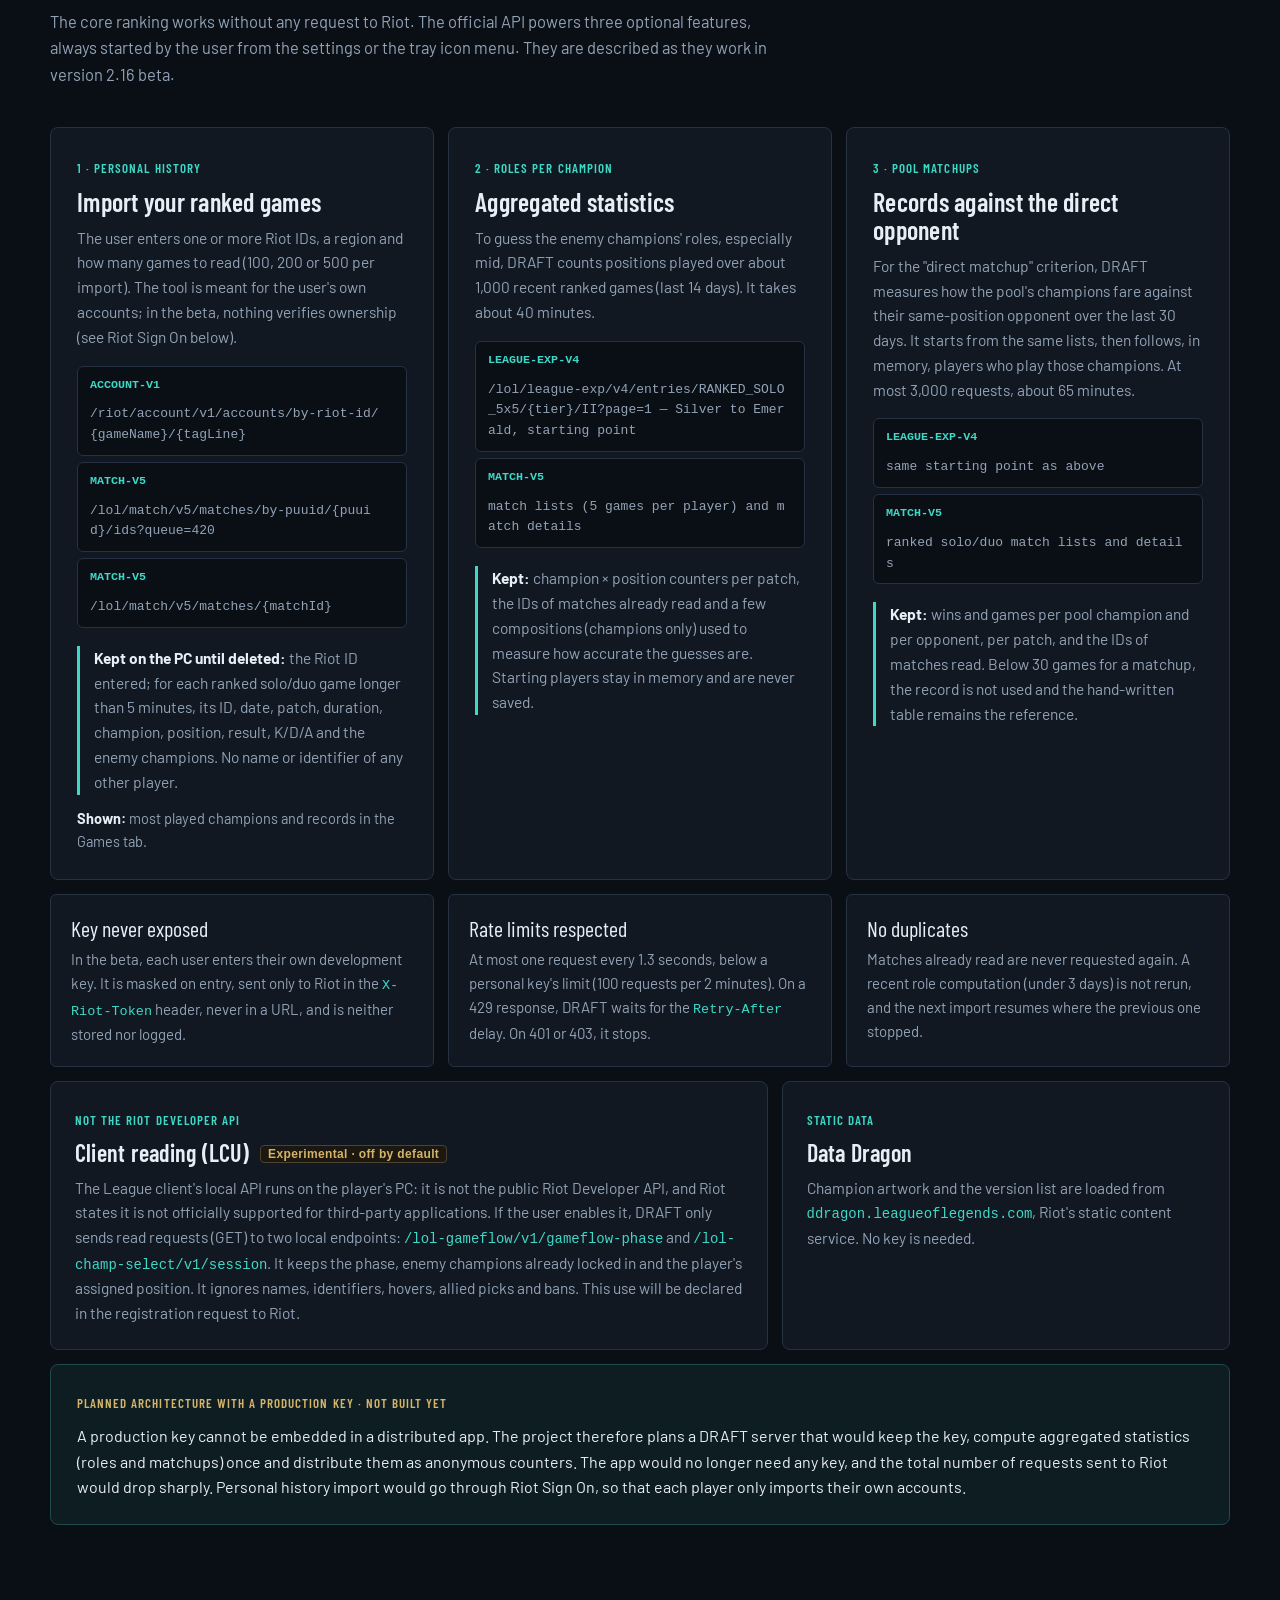
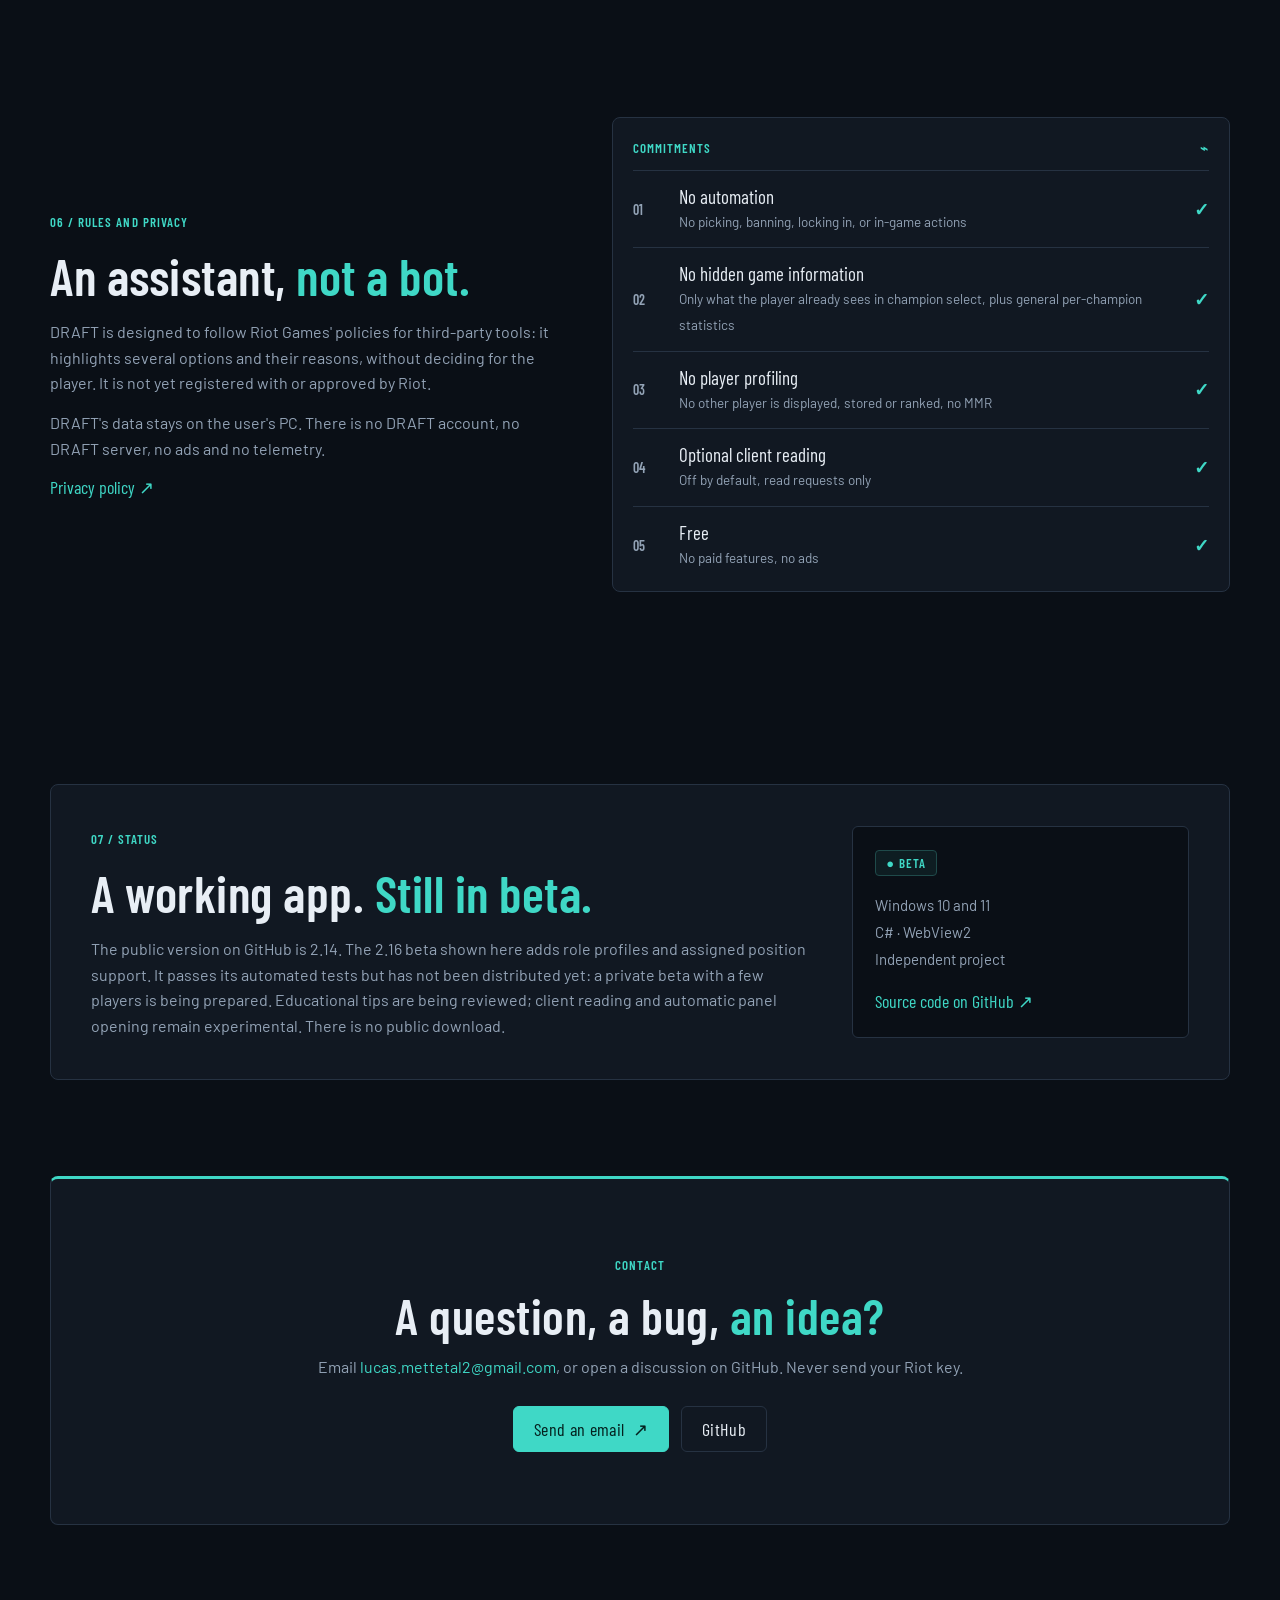
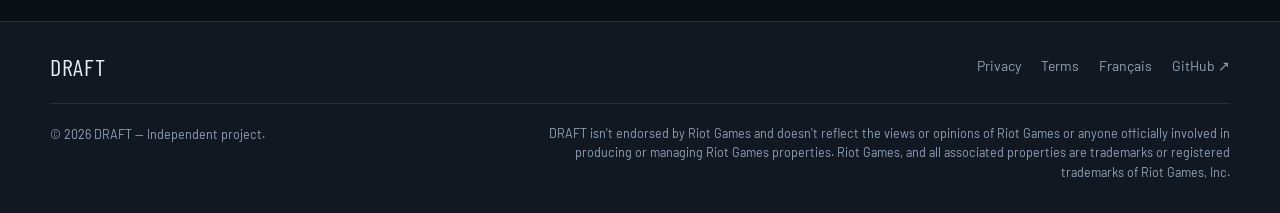
==== commit b8a2827a: "feat(site): vidéo tutorielle muette avec descriptions à l'écran Plus de voix de synthèse : phrases c" ====
--- a/en/index.html
+++ b/en/index.html
@@ -20,7 +20,7 @@
 
 <section class="section wrap process" id="how"><div class="section-intro"><span class="kicker">03 / HOW IT WORKS</span><h2>Four steps, <em>and the decision stays yours.</em></h2></div><div class="steps"><div class="step"><div class="step-count">01</div><div><h3>Launch DRAFT</h3><p>An icon appears next to the Windows clock. No account and no key are needed.</p></div></div><div class="step"><div class="step-count">02</div><div><h3>Set up your pool</h3><p>In settings, add the champions you play for each role. They are saved on your PC.</p></div></div><div class="step"><div class="step-count">03</div><div><h3>Enter the enemy picks</h3><p>Type each enemy champion once it is locked in, or enable optional client reading to add them for you. Their guessed role can be corrected in one click.</p></div></div><div class="step"><div class="step-count">04</div><div><h3>Compare, then pick</h3><p>Your ranked pool, the reasons and a game plan. You select and lock in yourself, in the client.</p></div></div></div></section>
 
-<section class="section wrap" id="demo"><div class="section-intro"><span class="kicker">04 / VIDEO</span><h2>The full tutorial, <em>in four minutes.</em></h2><p>Launch, profiles, entering enemy picks, reading the ranking, panels, tabs and Riot import. The video only plays when you click it.</p></div><figure class="video-frame"><video controls preload="none" playsinline poster="/assets/draft-recommandation.webp" width="1920" height="1080"><source src="/assets/draft-tutoriel.mp4" type="video/mp4"><track kind="subtitles" src="/assets/draft-tutoriel-en.vtt" srclang="en" label="English" default><track kind="subtitles" src="/assets/draft-tutoriel-fr.vtt" srclang="fr" label="Français"><a href="/assets/draft-tutoriel.mp4">Download the video (MP4)</a></video><figcaption>Synthetic French voice-over, English and French subtitles. Simulated draft and fictitious data.</figcaption></figure></section>
+<section class="section wrap" id="demo"><div class="section-intro"><span class="kicker">04 / VIDEO</span><h2>The full tutorial, <em>in four minutes.</em></h2><p>Launch, profiles, entering enemy picks, reading the ranking, panels, tabs and Riot import. The video only plays when you click it.</p></div><figure class="video-frame"><video controls preload="none" playsinline poster="/assets/draft-recommandation.webp" width="1920" height="1080"><source src="/assets/draft-tutoriel.mp4" type="video/mp4"><track kind="subtitles" src="/assets/draft-tutoriel-en.vtt" srclang="en" label="English" default><a href="/assets/draft-tutoriel.mp4">Download the video (MP4)</a></video><figcaption>Silent video with on-screen descriptions in French; English subtitles shown at the top. Simulated draft and fictitious data.</figcaption></figure></section>
 
 <section class="section wrap" id="riot-api"><div class="section-intro"><span class="kicker">05 / RIOT GAMES API</span><h2>What DRAFT asks Riot for, <em>and why.</em></h2><p>The core ranking works without any request to Riot. The official API powers three optional features, always started by the user from the settings or the tray icon menu. They are described as they work in version 2.16 beta.</p></div>
 <div class="api-grid three">
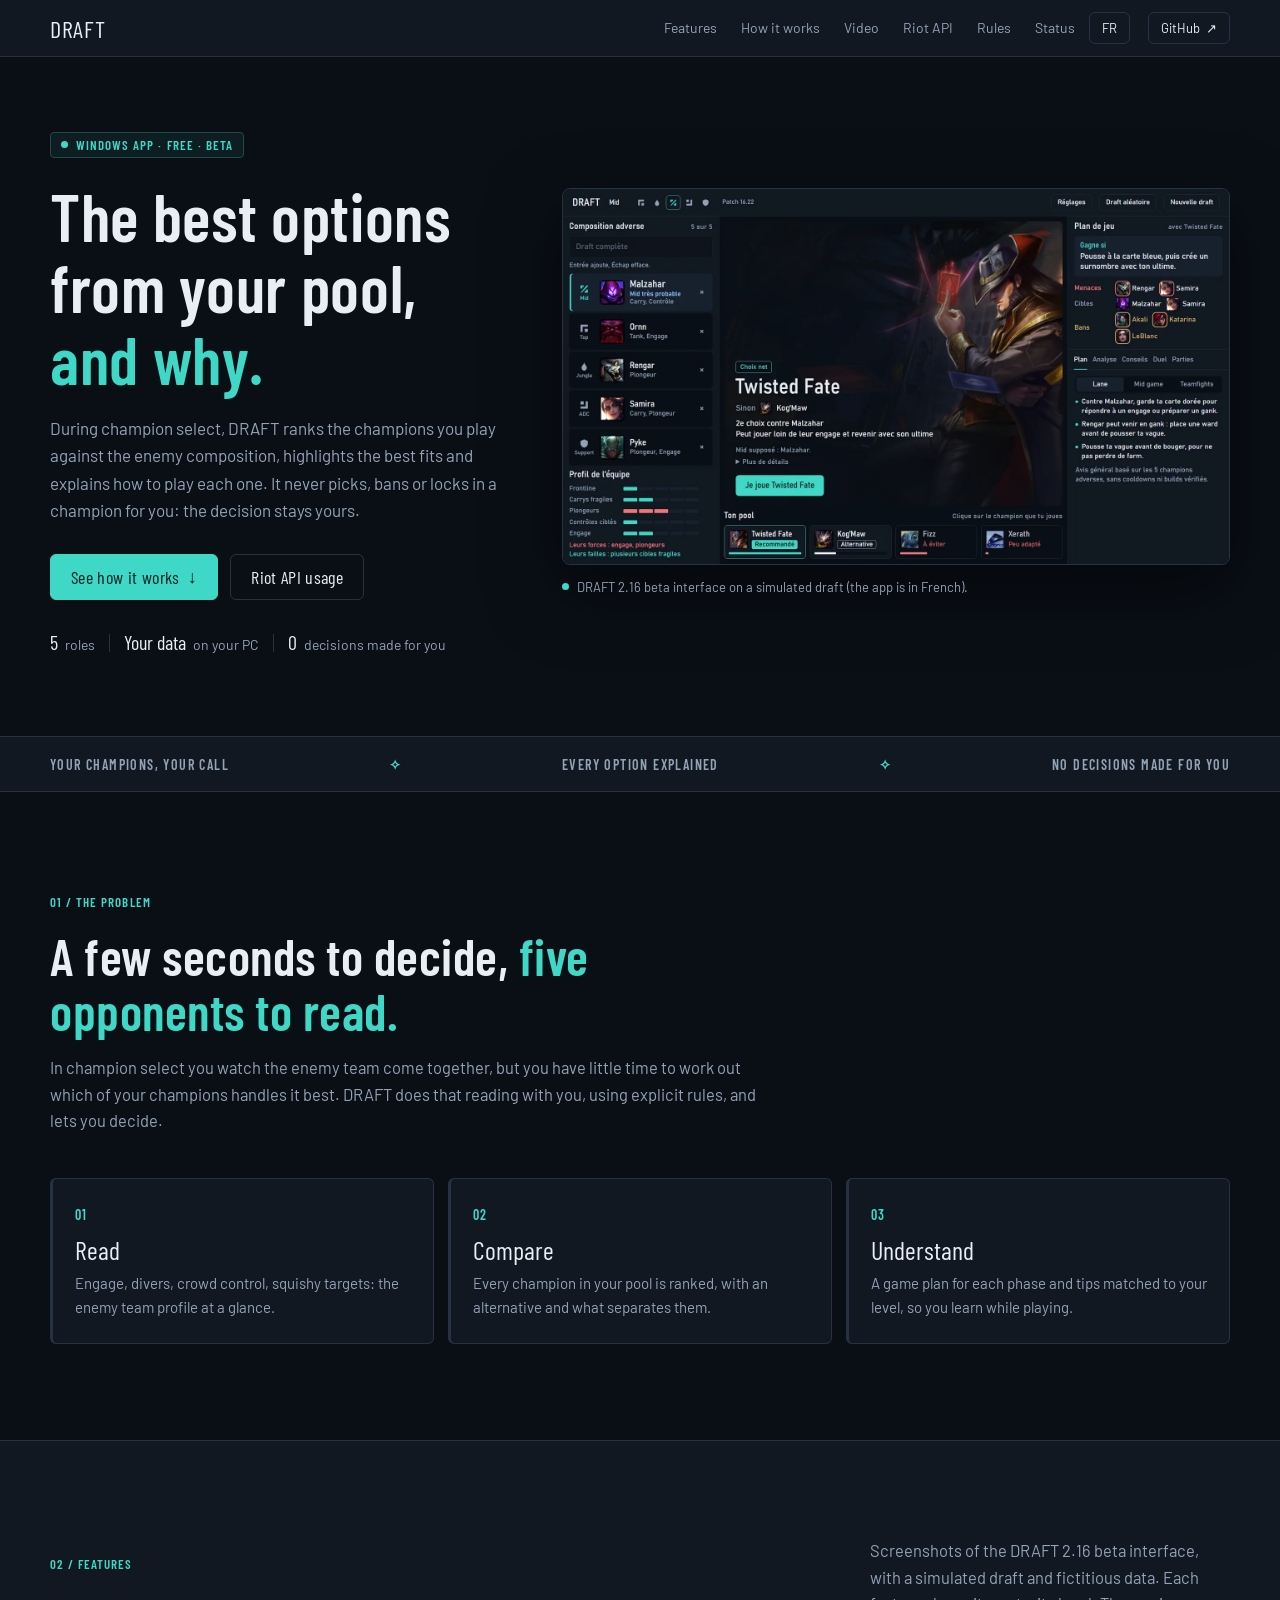
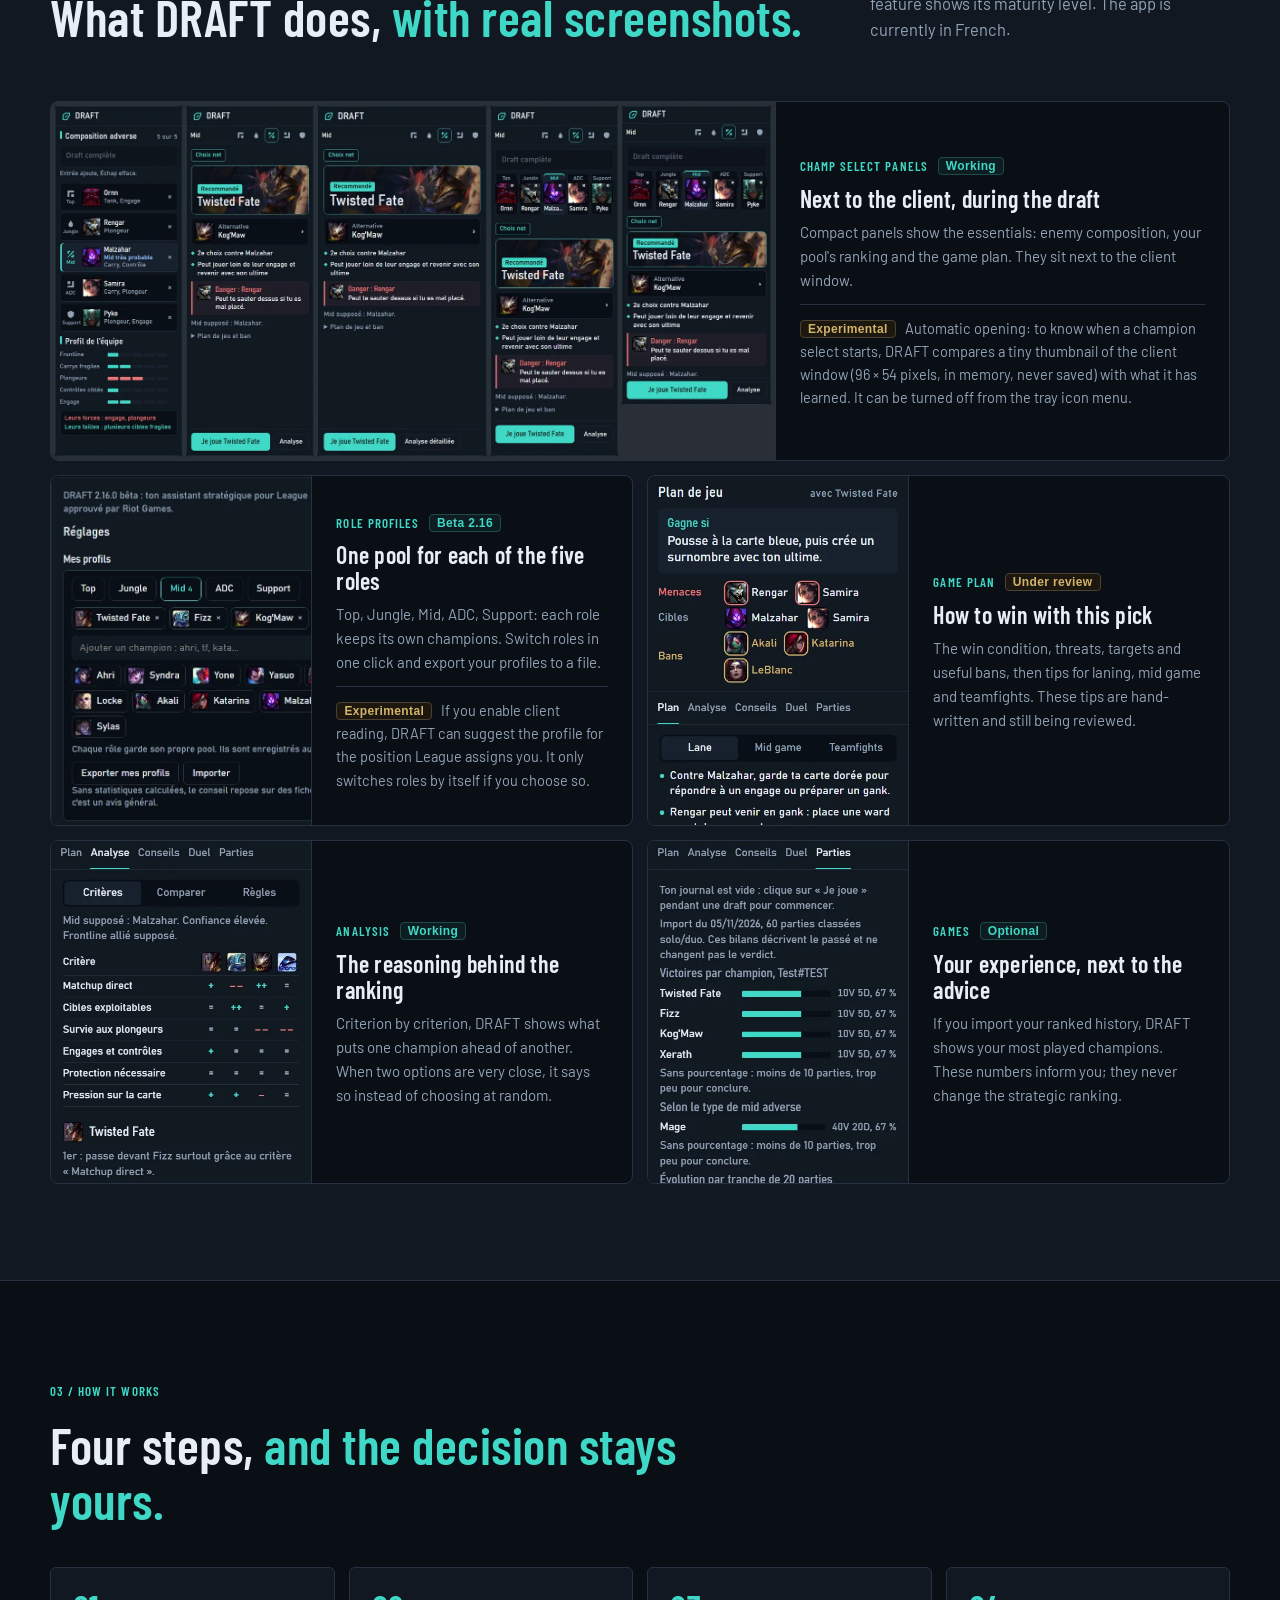
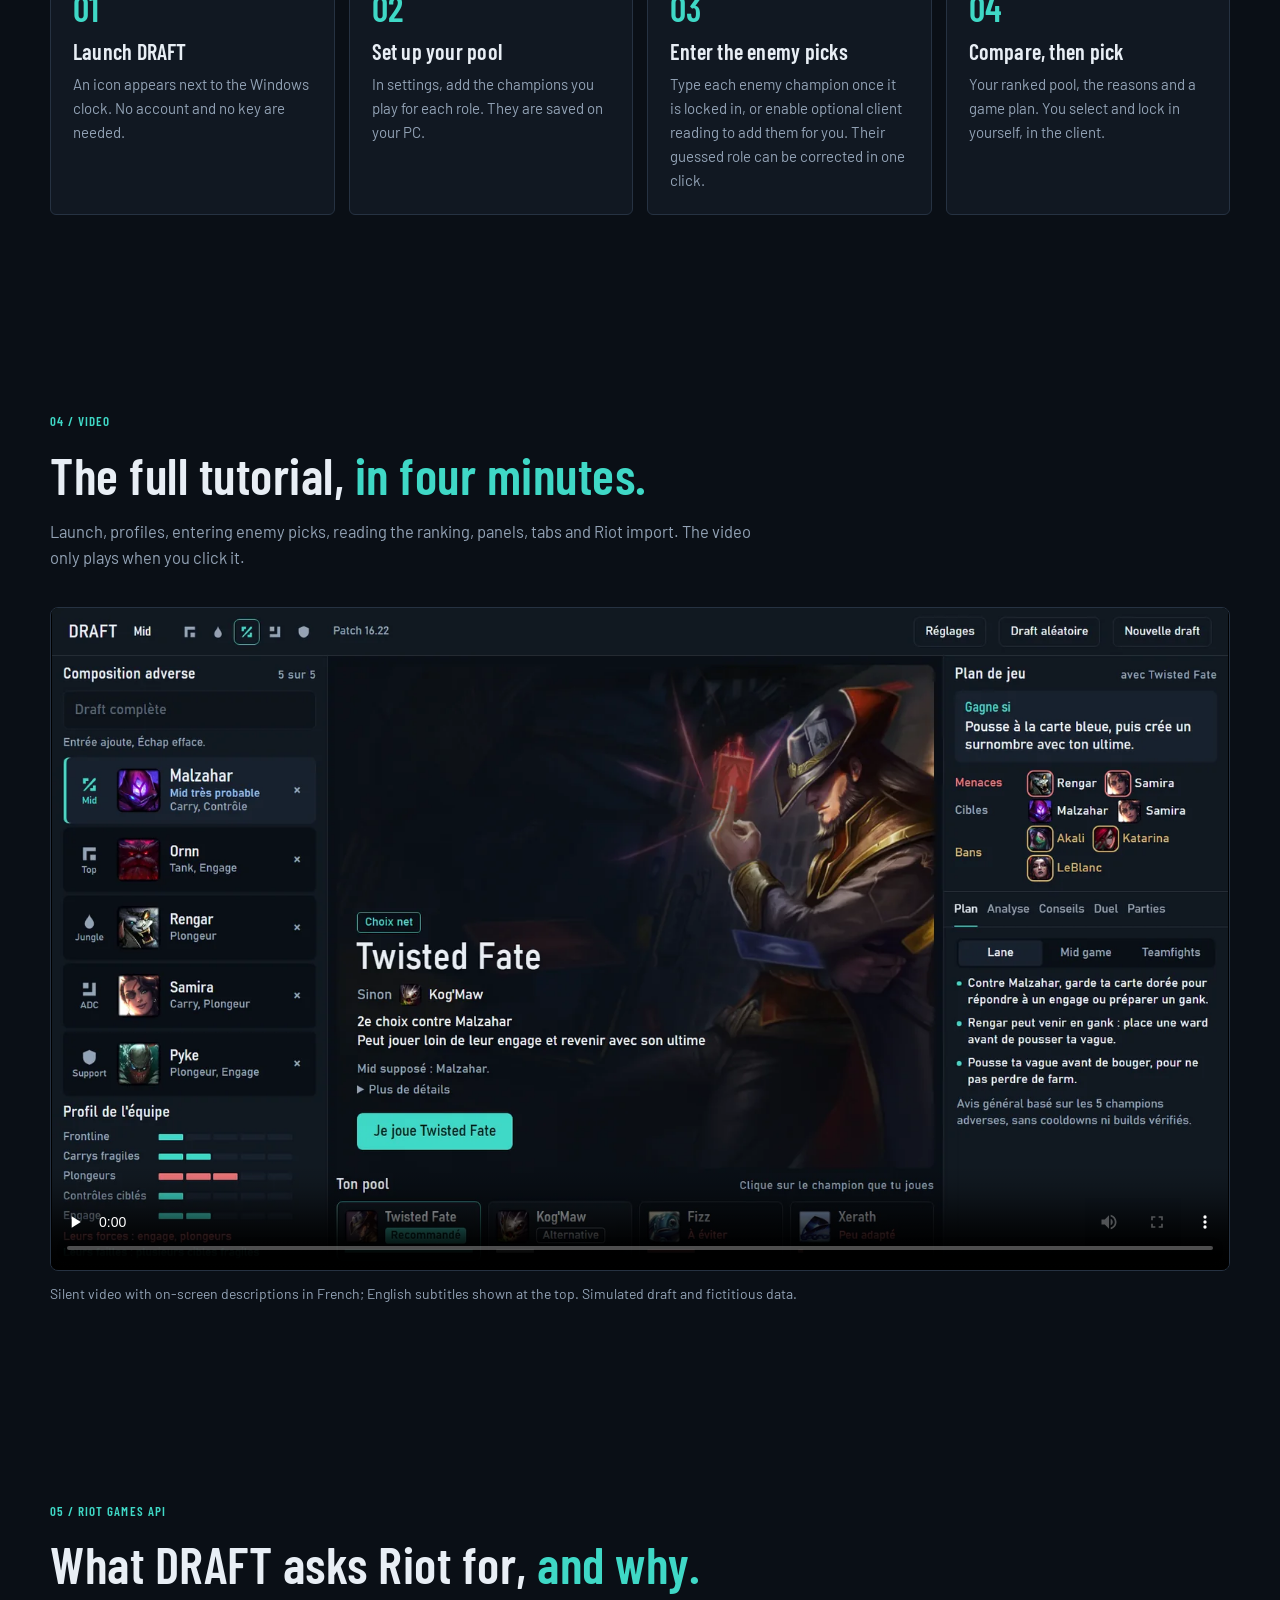
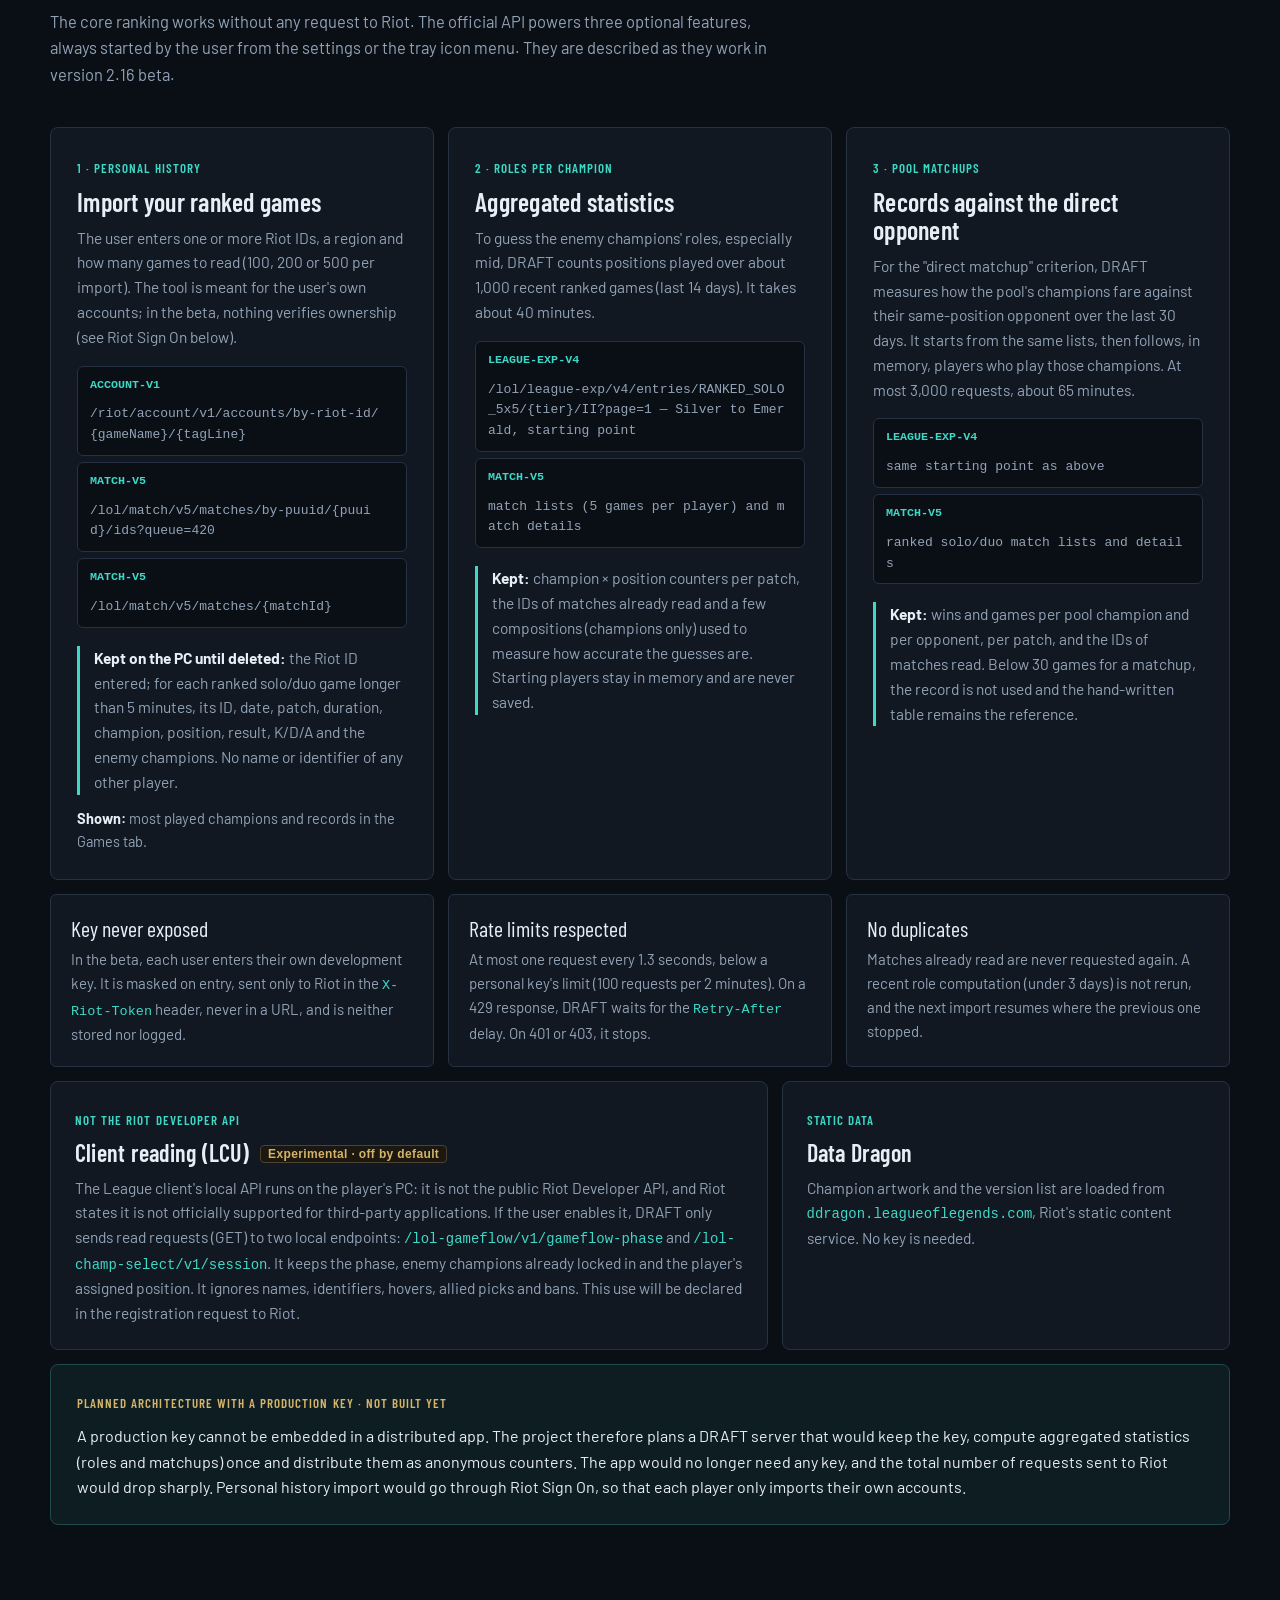
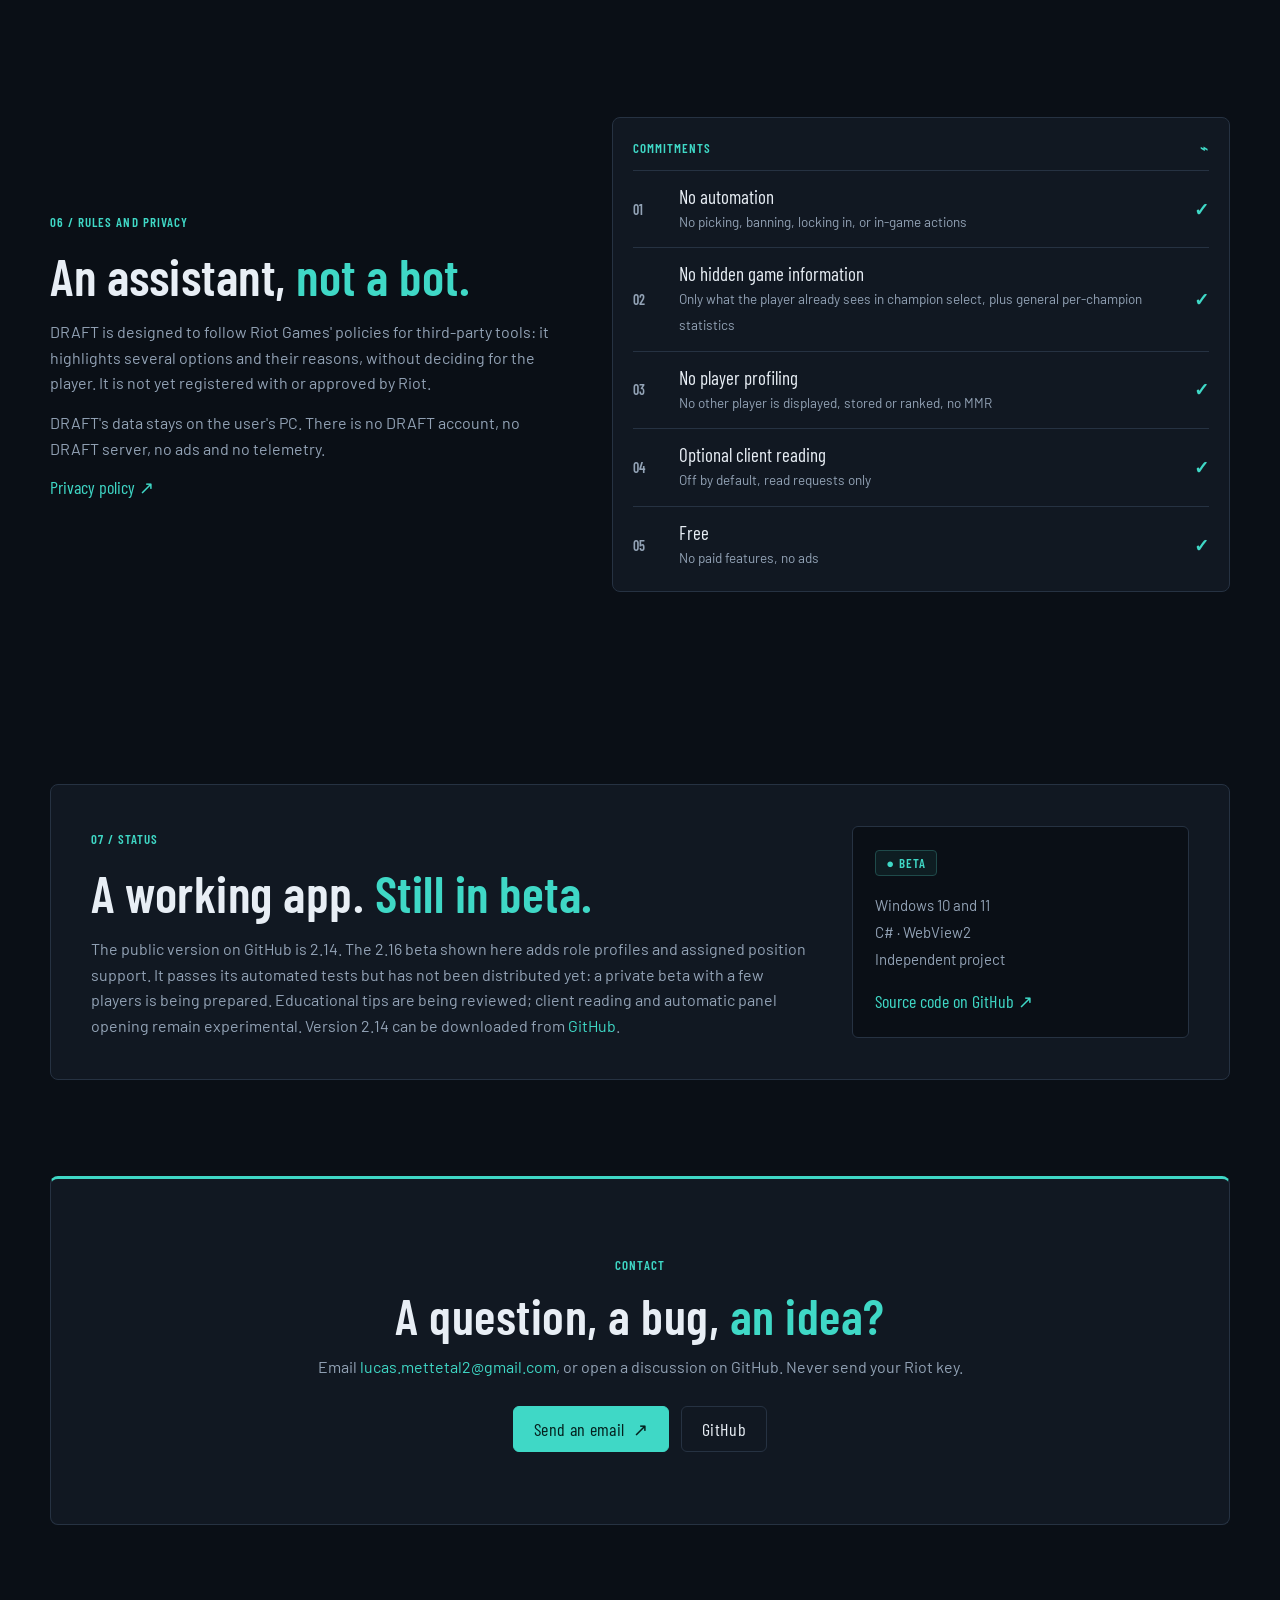
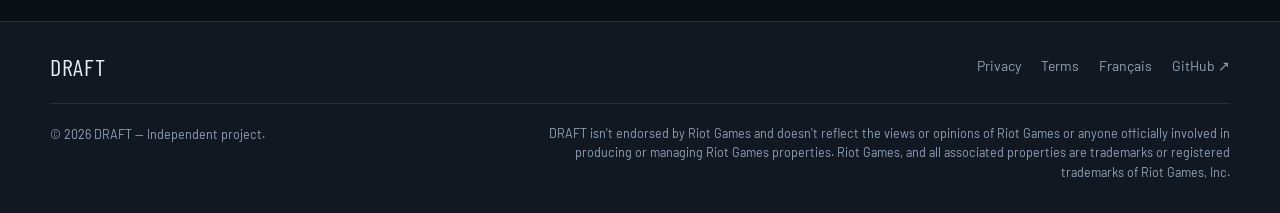
==== commit 060eb8f1: "fix(site): la 2.14 est téléchargeable depuis GitHub Co-Authored-By: Claude Opus 5.5 <noreply@anthrop" ====
--- a/en/index.html
+++ b/en/index.html
@@ -37,6 +37,6 @@
 
 <section class="section wrap privacy" id="rules"><div class="privacy-copy"><span class="kicker">06 / RULES AND PRIVACY</span><h2>An assistant, <em>not a bot.</em></h2><p>DRAFT is designed to follow Riot Games' policies for third-party tools: it highlights several options and their reasons, without deciding for the player. It is not yet registered with or approved by Riot.</p><p>DRAFT's data stays on the user's PC. There is no DRAFT account, no DRAFT server, no ads and no telemetry.</p><a class="inline-link" href="/en/privacy.html">Privacy policy ↗</a></div><div class="privacy-panel"><div class="panel-kicker">COMMITMENTS <span aria-hidden="true">⌁</span></div><div class="panel-row"><span>01</span><div><strong>No automation</strong><small>No picking, banning, locking in, or in-game actions</small></div><b aria-hidden="true">✓</b></div><div class="panel-row"><span>02</span><div><strong>No hidden game information</strong><small>Only what the player already sees in champion select, plus general per-champion statistics</small></div><b aria-hidden="true">✓</b></div><div class="panel-row"><span>03</span><div><strong>No player profiling</strong><small>No other player is displayed, stored or ranked, no MMR</small></div><b aria-hidden="true">✓</b></div><div class="panel-row"><span>04</span><div><strong>Optional client reading</strong><small>Off by default, read requests only</small></div><b aria-hidden="true">✓</b></div><div class="panel-row"><span>05</span><div><strong>Free</strong><small>No paid features, no ads</small></div><b aria-hidden="true">✓</b></div></div></section>
 
-<section class="section wrap" id="status"><div class="status"><div><span class="kicker">07 / STATUS</span><h2>A working app. <em>Still in beta.</em></h2><p>The public version on GitHub is 2.14. The 2.16 beta shown here adds role profiles and assigned position support. It passes its automated tests but has not been distributed yet: a private beta with a few players is being prepared. Educational tips are being reviewed; client reading and automatic panel opening remain experimental. There is no public download.</p></div><div class="status-box"><span class="status-pill">● BETA</span><p>Windows 10 and 11<br>C# · WebView2<br>Independent project</p><a href="https://github.com/lucasmettetal/Draft" target="_blank" rel="noopener noreferrer">Source code on GitHub ↗</a></div></div></section>
+<section class="section wrap" id="status"><div class="status"><div><span class="kicker">07 / STATUS</span><h2>A working app. <em>Still in beta.</em></h2><p>The public version on GitHub is 2.14. The 2.16 beta shown here adds role profiles and assigned position support. It passes its automated tests but has not been distributed yet: a private beta with a few players is being prepared. Educational tips are being reviewed; client reading and automatic panel opening remain experimental. Version 2.14 can be downloaded from <a href="https://github.com/lucasmettetal/Draft/releases/latest" target="_blank" rel="noopener noreferrer" style="color:var(--accent)">GitHub</a>.</p></div><div class="status-box"><span class="status-pill">● BETA</span><p>Windows 10 and 11<br>C# · WebView2<br>Independent project</p><a href="https://github.com/lucasmettetal/Draft" target="_blank" rel="noopener noreferrer">Source code on GitHub ↗</a></div></div></section>
 <section class="wrap closing"><span class="kicker">CONTACT</span><h2>A question, a bug, <em>an idea?</em></h2><p>Email <a href="mailto:lucas.mettetal2@gmail.com">lucas.mettetal2@gmail.com</a>, or open a discussion on GitHub. Never send your Riot key.</p><div class="hero-actions center"><a class="btn primary" href="mailto:lucas.mettetal2@gmail.com">Send an email <span aria-hidden="true">↗</span></a><a class="btn secondary" href="https://github.com/lucasmettetal/Draft/issues" target="_blank" rel="noopener noreferrer">GitHub</a></div></section></main>
 <footer class="footer"><div class="wrap footer-main"><a class="brand" href="/en/">DRAFT</a><div><a href="/en/privacy.html">Privacy</a><a href="/en/terms.html">Terms</a><a href="/" hreflang="fr" lang="fr">Français</a><a href="https://github.com/lucasmettetal/Draft" target="_blank" rel="noopener noreferrer">GitHub ↗</a></div></div><div class="wrap footer-bottom legal-boiler"><span>© 2026 DRAFT — Independent project.</span><span>DRAFT isn't endorsed by Riot Games and doesn't reflect the views or opinions of Riot Games or anyone officially involved in producing or managing Riot Games properties. Riot Games, and all associated properties are trademarks or registered trademarks of Riot Games, Inc.</span></div></footer><script src="/main.js" defer></script></body></html>
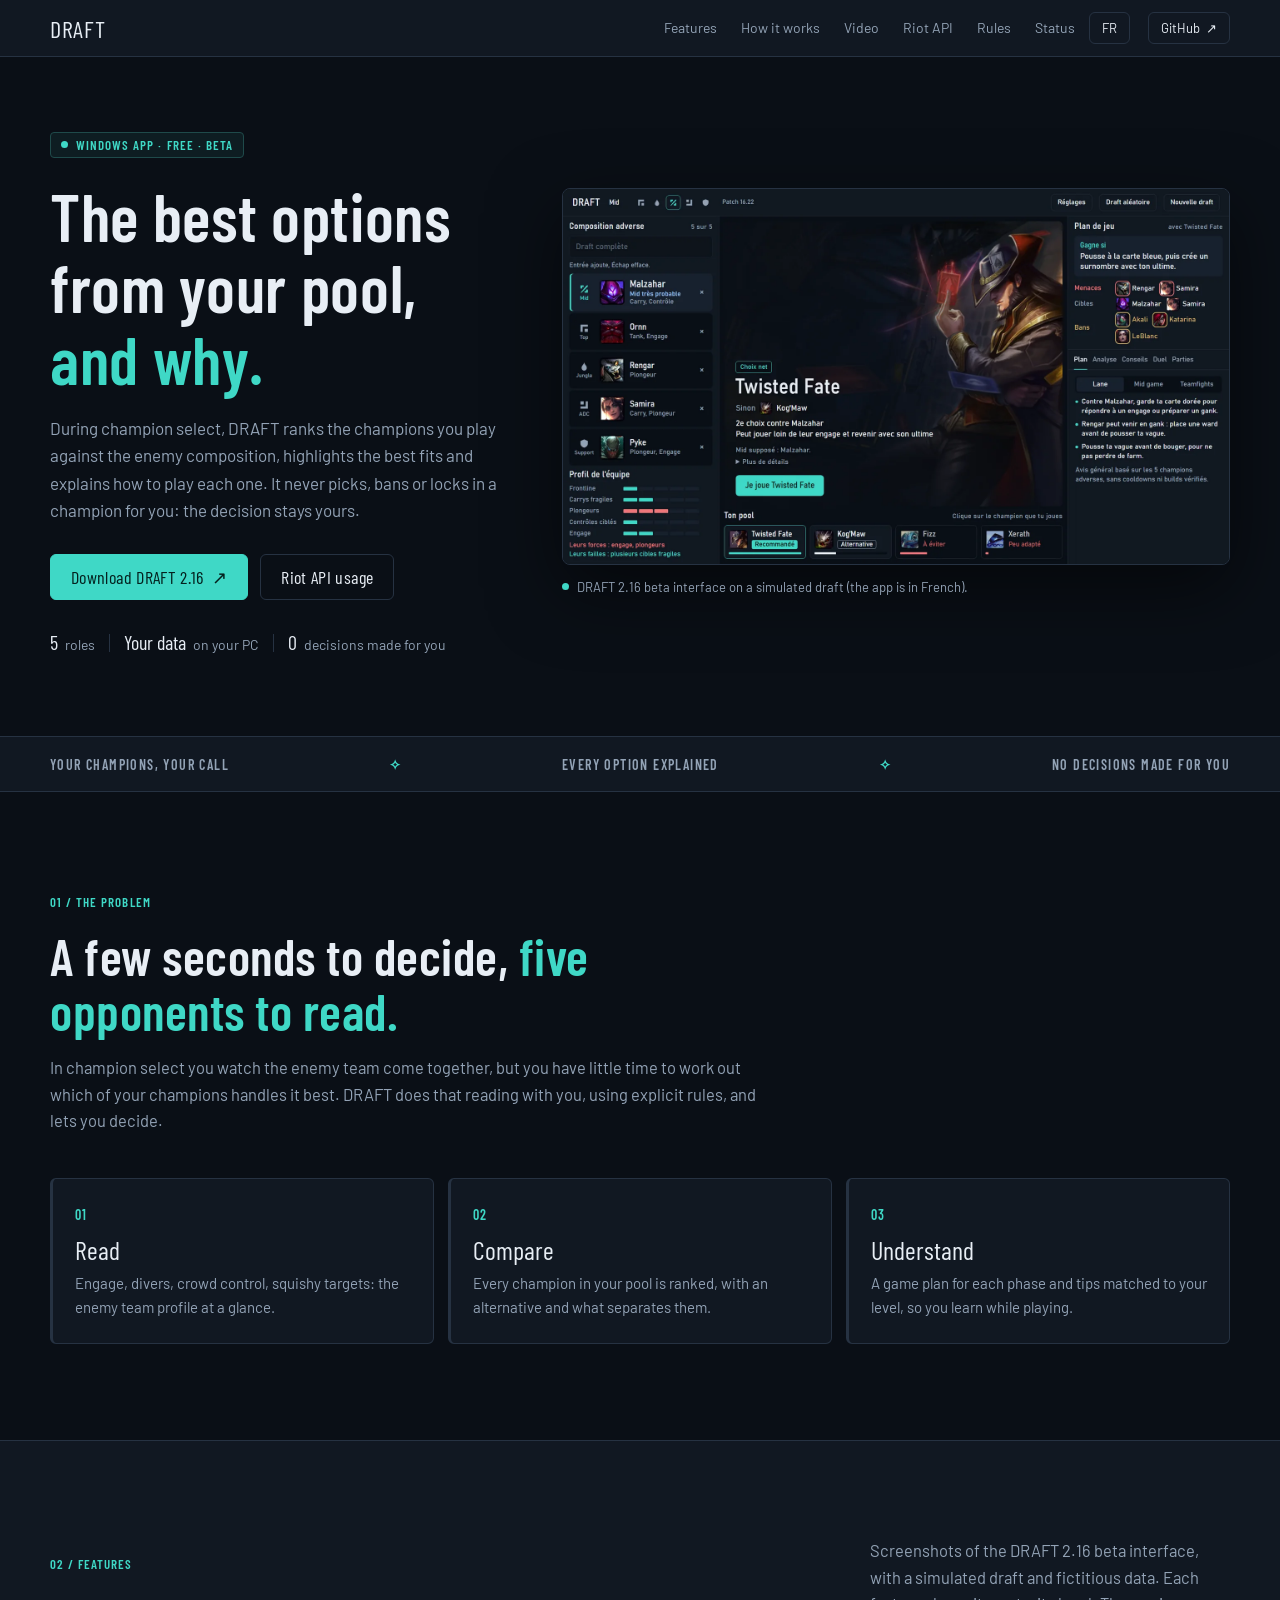
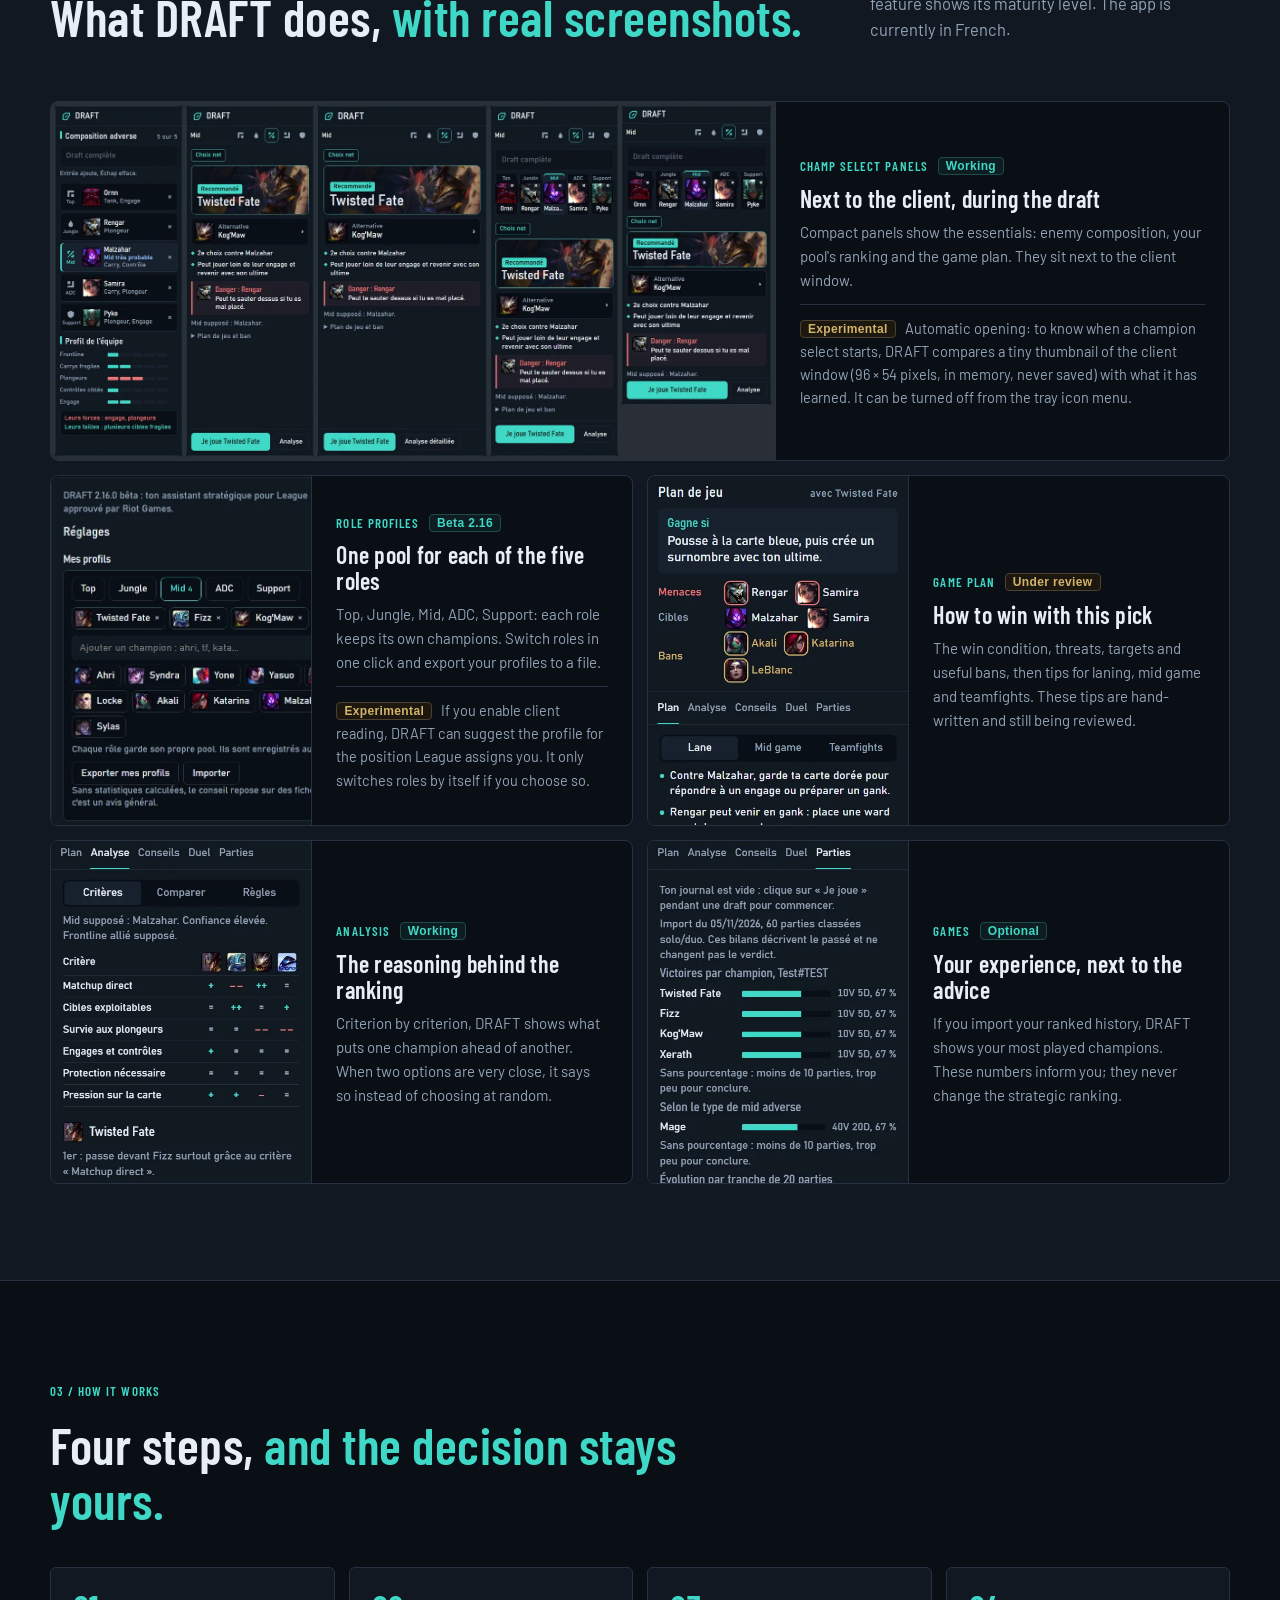
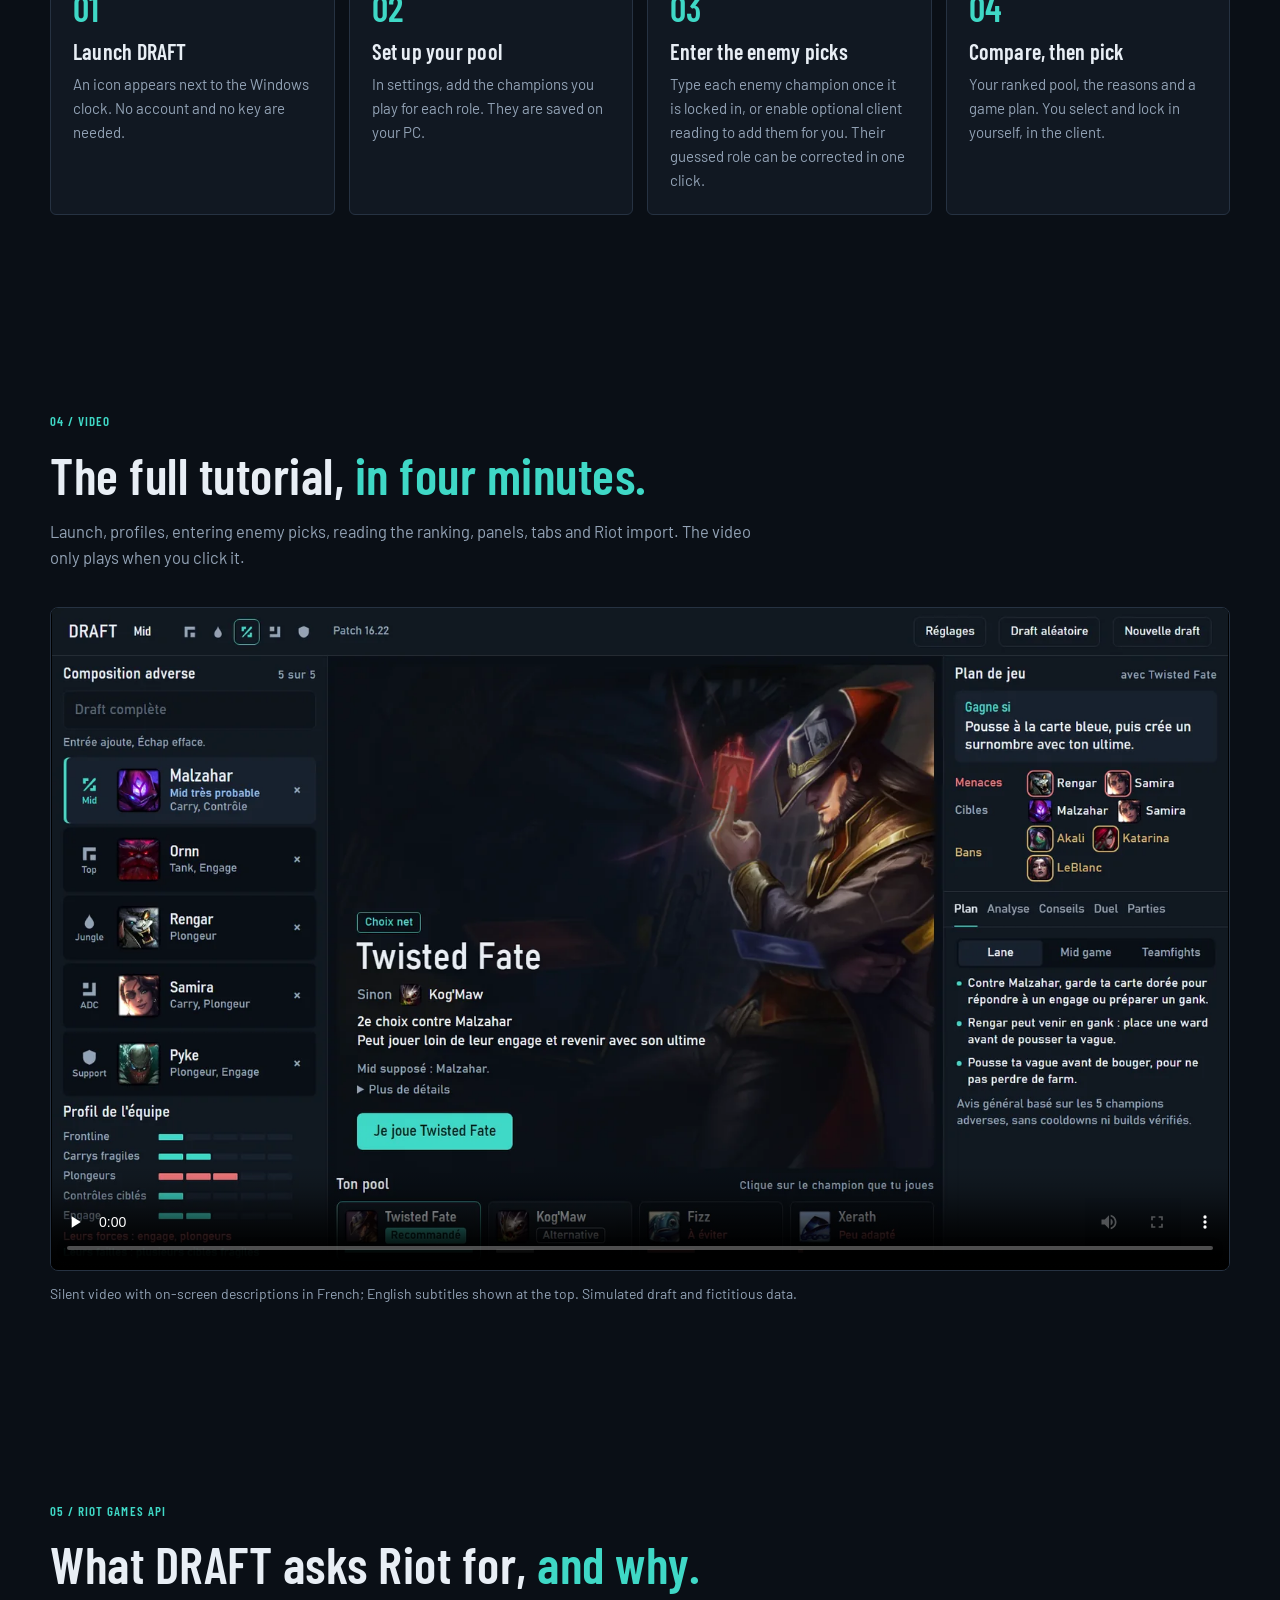
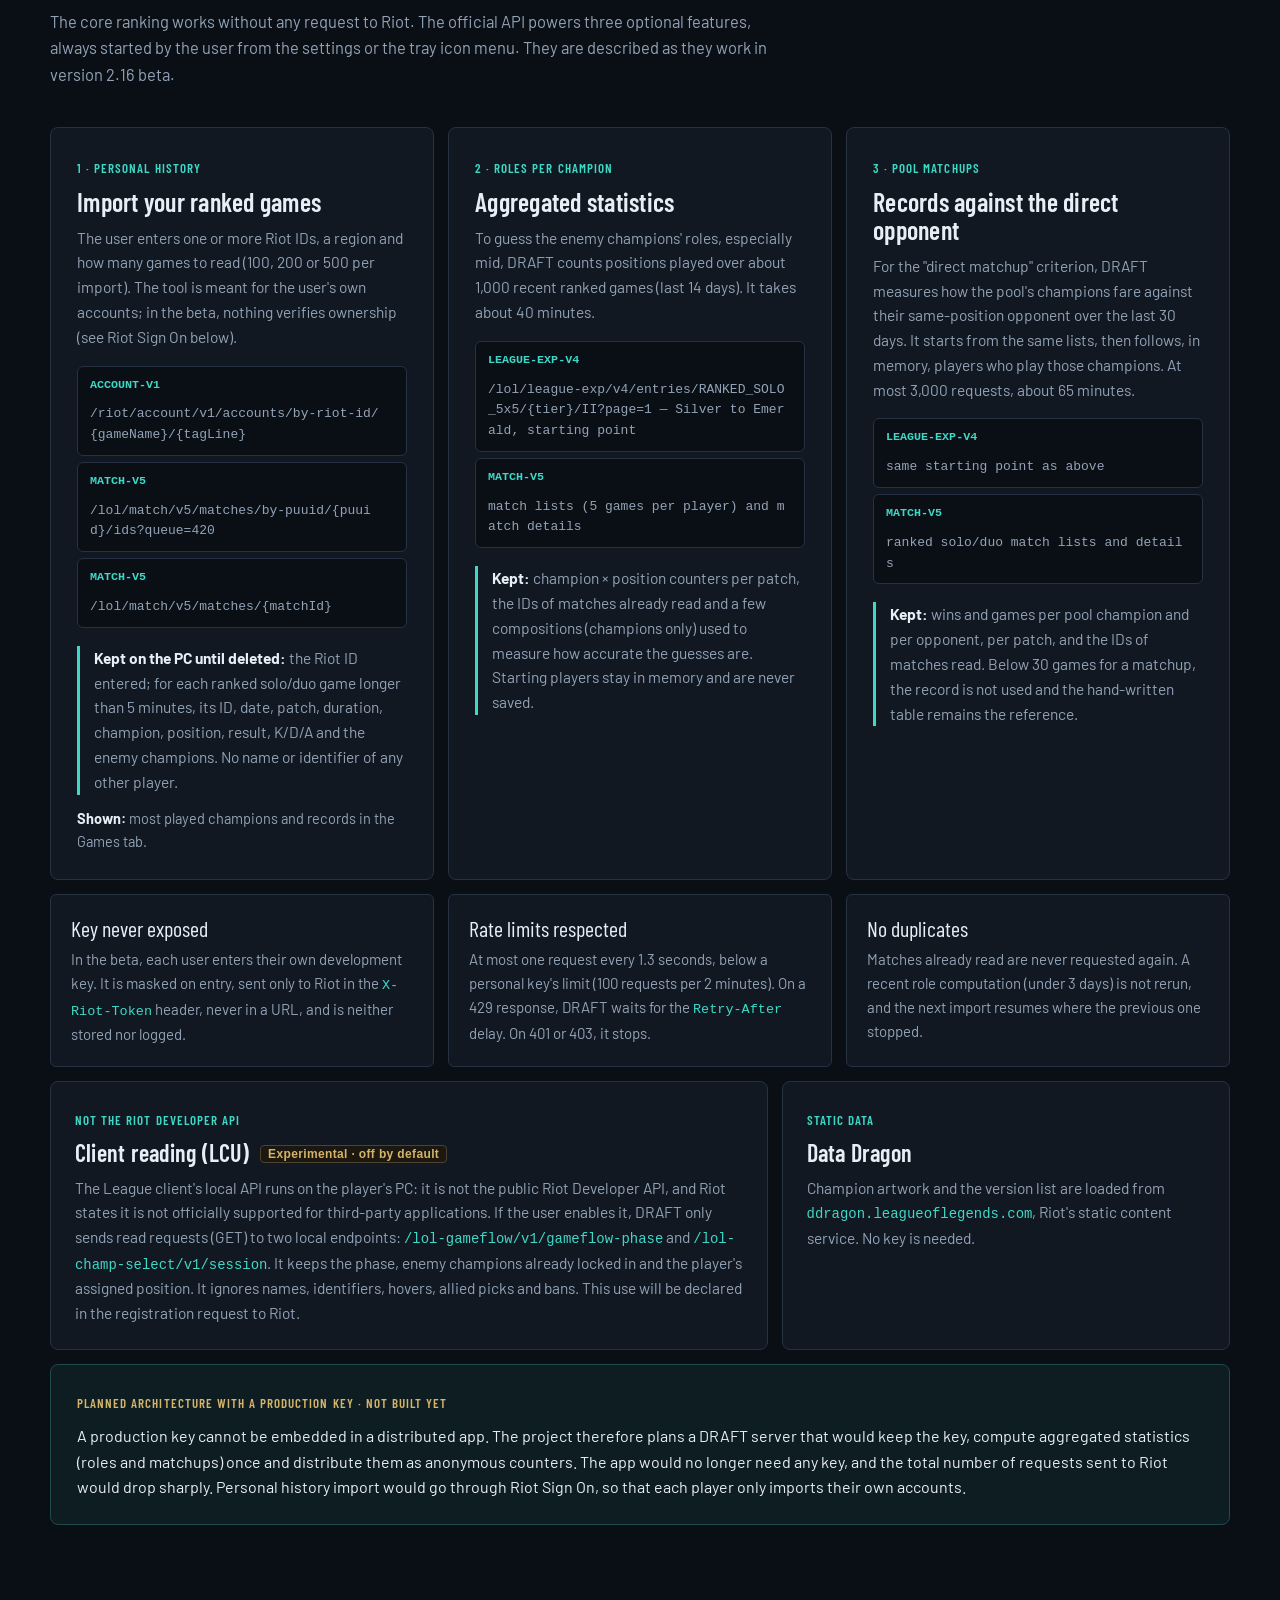
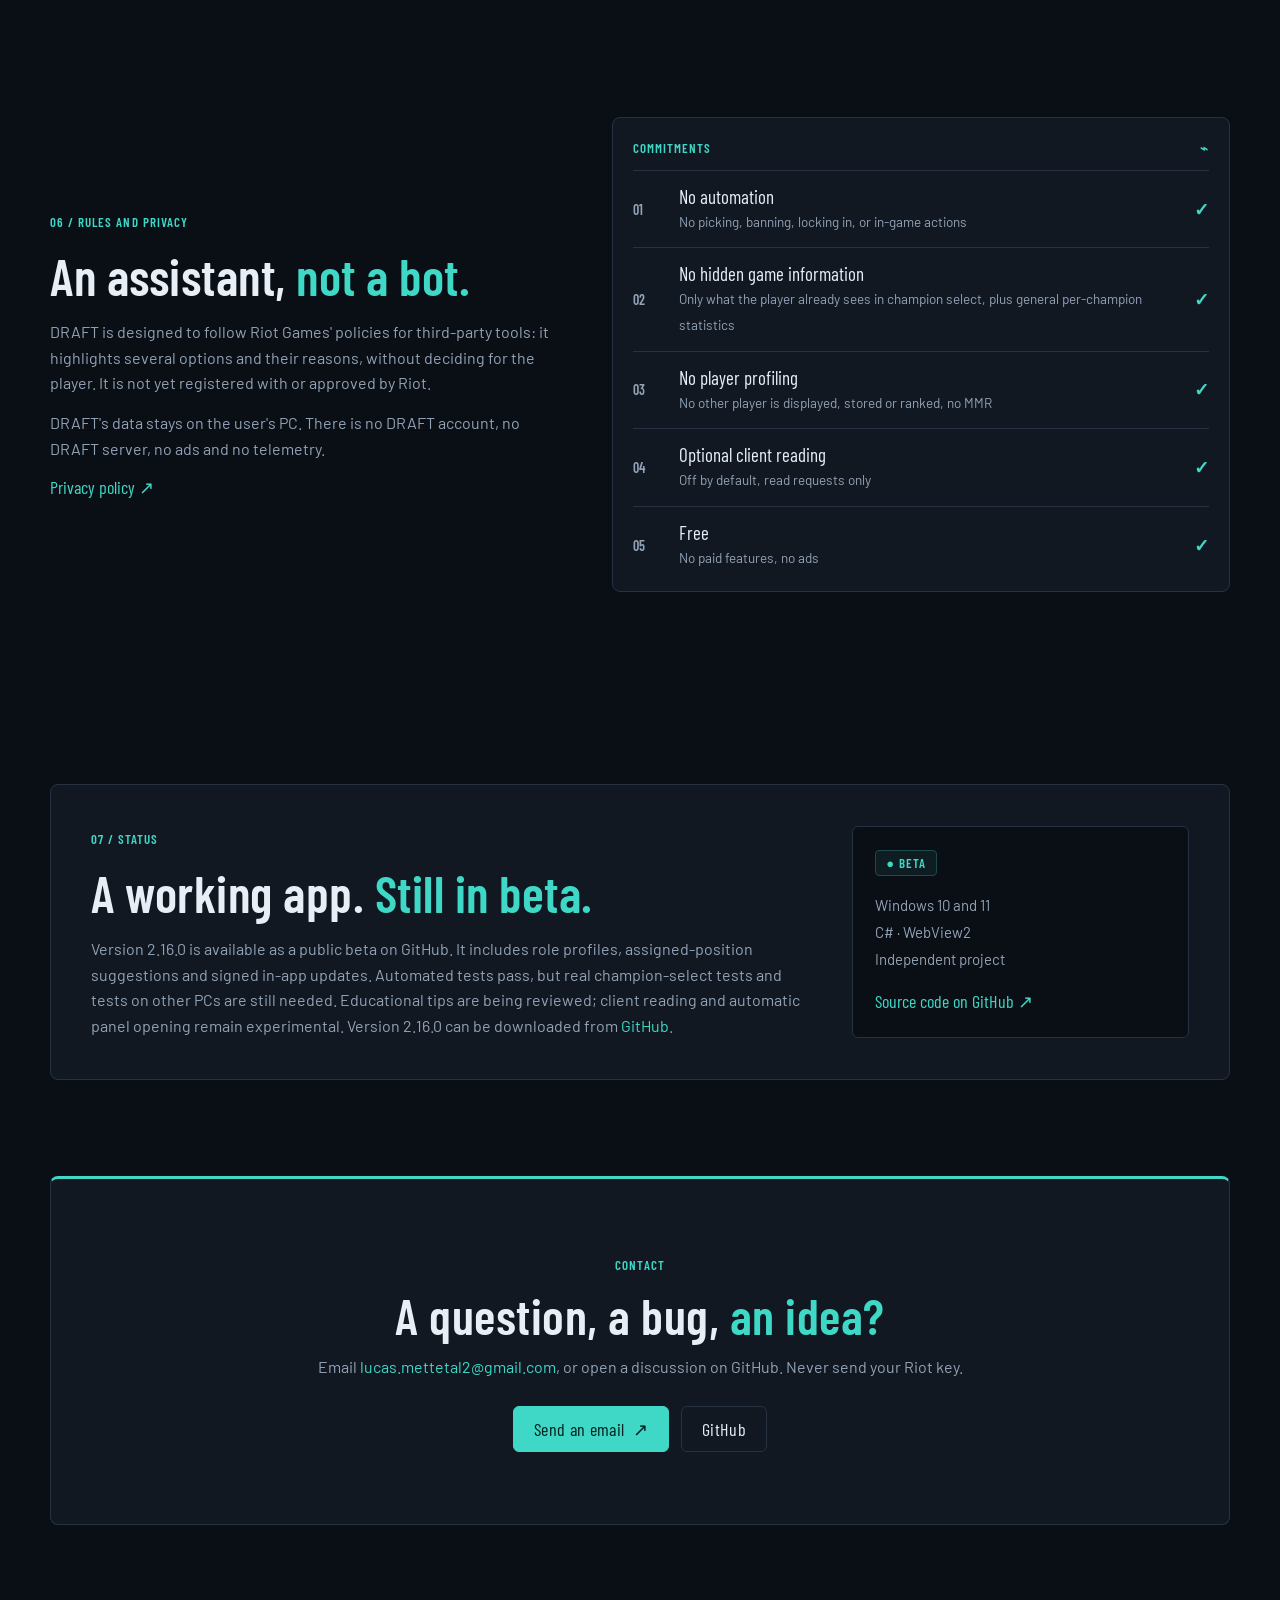
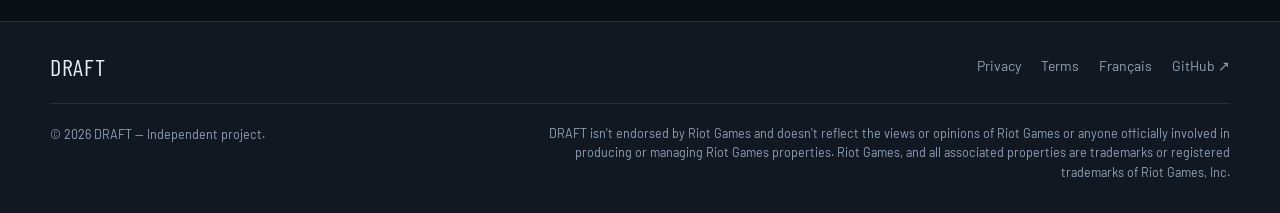
==== commit 73a5667f: "docs(site): update DRAFT 2.16 release information and privacy (en/index.html)" ====
--- a/en/index.html
+++ b/en/index.html
@@ -1,9 +1,9 @@
 <!doctype html>
-<html lang="en"><head><meta charset="utf-8"><meta name="viewport" content="width=device-width,initial-scale=1"><meta name="theme-color" content="#0a0f16"><title>DRAFT — Your strategic assistant for League of Legends</title><meta name="description" content="DRAFT is a free Windows app, in beta, that ranks the champions in your pool against the enemy League of Legends composition and explains every option."><link rel="canonical" href="https://draft-website-ashy.vercel.app/en/"><link rel="alternate" hreflang="fr" href="https://draft-website-ashy.vercel.app/"><link rel="alternate" hreflang="en" href="https://draft-website-ashy.vercel.app/en/"><link rel="alternate" hreflang="x-default" href="https://draft-website-ashy.vercel.app/en/"><meta property="og:type" content="website"><meta property="og:locale" content="en_US"><meta property="og:url" content="https://draft-website-ashy.vercel.app/en/"><meta property="og:title" content="DRAFT — Your strategic assistant for League of Legends"><meta property="og:description" content="The best options from your pool against the enemy composition, with their reasons. No decisions made for you."><meta property="og:image" content="https://draft-website-ashy.vercel.app/assets/draft-recommandation.webp"><link rel="icon" href="/favicon.svg" type="image/svg+xml"><link rel="stylesheet" href="/styles.css"></head>
+<html lang="en"><head><meta charset="utf-8"><meta name="viewport" content="width=device-width,initial-scale=1"><meta name="theme-color" content="#0a0f16"><title>DRAFT — Your strategic assistant for League of Legends</title><meta name="description" content="DRAFT is a free Windows app, in beta, that ranks the champions in your pool against the enemy League of Legends composition and explains every option."><link rel="canonical" href="https://www.draft-app.fr/en/"><link rel="alternate" hreflang="fr" href="https://www.draft-app.fr/"><link rel="alternate" hreflang="en" href="https://www.draft-app.fr/en/"><link rel="alternate" hreflang="x-default" href="https://www.draft-app.fr/en/"><meta property="og:type" content="website"><meta property="og:locale" content="en_US"><meta property="og:url" content="https://www.draft-app.fr/en/"><meta property="og:title" content="DRAFT — Your strategic assistant for League of Legends"><meta property="og:description" content="The best options from your pool against the enemy composition, with their reasons. No decisions made for you."><meta property="og:image" content="https://www.draft-app.fr/assets/draft-recommandation.webp"><link rel="icon" href="/favicon.svg" type="image/svg+xml"><link rel="stylesheet" href="/styles.css"></head>
 <body><a class="skip-link" href="#content">Skip to content</a>
 <header class="header"><div class="wrap nav"><a class="brand" href="/en/" aria-label="DRAFT, home">DRAFT</a><button class="menu-toggle" id="menuToggle" aria-label="Open menu" aria-expanded="false" aria-controls="navLinks">☰</button><nav class="navlinks" id="navLinks" aria-label="Main navigation"><a href="#features">Features</a><a href="#how">How it works</a><a href="#demo">Video</a><a href="#riot-api">Riot API</a><a href="#rules">Rules</a><a href="#status">Status</a><a class="lang" href="/" hreflang="fr" lang="fr">FR</a></nav><a class="nav-git" href="https://github.com/lucasmettetal/Draft" target="_blank" rel="noopener noreferrer">GitHub <span aria-hidden="true">↗</span></a></div></header>
 <main id="content">
-<section class="hero wrap"><div class="hero-copy"><div class="eyebrow"><span class="live-dot"></span> WINDOWS APP · FREE · BETA</div><h1>The best options from your pool, <em>and why.</em></h1><p>During champion select, DRAFT ranks the champions you play against the enemy composition, highlights the best fits and explains how to play each one. It never picks, bans or locks in a champion for you: the decision stays yours.</p><div class="hero-actions"><a class="btn primary" href="#how">See how it works <span aria-hidden="true">↓</span></a><a class="btn secondary" href="#riot-api">Riot API usage</a></div><div class="hero-foot"><span><b>5</b> roles</span><i></i><span><b>Your data</b> on your PC</span><i></i><span><b>0</b> decisions made for you</span></div></div>
+<section class="hero wrap"><div class="hero-copy"><div class="eyebrow"><span class="live-dot"></span> WINDOWS APP · FREE · BETA</div><h1>The best options from your pool, <em>and why.</em></h1><p>During champion select, DRAFT ranks the champions you play against the enemy composition, highlights the best fits and explains how to play each one. It never picks, bans or locks in a champion for you: the decision stays yours.</p><div class="hero-actions"><a class="btn primary" href="https://github.com/lucasmettetal/Draft/releases/latest/download/DRAFT-Portable.exe" target="_blank" rel="noopener noreferrer">Download DRAFT 2.16 <span aria-hidden="true">↗</span></a><a class="btn secondary" href="#riot-api">Riot API usage</a></div><div class="hero-foot"><span><b>5</b> roles</span><i></i><span><b>Your data</b> on your PC</span><i></i><span><b>0</b> decisions made for you</span></div></div>
 <figure class="hero-visual shot-frame"><img src="/assets/draft-recommandation.webp" width="1600" height="900" alt="DRAFT main window: the five enemy champions on the left, Twisted Fate ranked first in the center with Kog'Maw as alternative, game plan on the right"><figcaption><span class="mini-dot"></span> DRAFT 2.16 beta interface on a simulated draft (the app is in French).</figcaption></figure></section>
 <div class="strip"><div class="wrap strip-inner"><span>YOUR CHAMPIONS, YOUR CALL</span><span class="strip-mark" aria-hidden="true">✧</span><span>EVERY OPTION EXPLAINED</span><span class="strip-mark" aria-hidden="true">✧</span><span>NO DECISIONS MADE FOR YOU</span></div></div>
 
@@ -37,6 +37,6 @@
 
 <section class="section wrap privacy" id="rules"><div class="privacy-copy"><span class="kicker">06 / RULES AND PRIVACY</span><h2>An assistant, <em>not a bot.</em></h2><p>DRAFT is designed to follow Riot Games' policies for third-party tools: it highlights several options and their reasons, without deciding for the player. It is not yet registered with or approved by Riot.</p><p>DRAFT's data stays on the user's PC. There is no DRAFT account, no DRAFT server, no ads and no telemetry.</p><a class="inline-link" href="/en/privacy.html">Privacy policy ↗</a></div><div class="privacy-panel"><div class="panel-kicker">COMMITMENTS <span aria-hidden="true">⌁</span></div><div class="panel-row"><span>01</span><div><strong>No automation</strong><small>No picking, banning, locking in, or in-game actions</small></div><b aria-hidden="true">✓</b></div><div class="panel-row"><span>02</span><div><strong>No hidden game information</strong><small>Only what the player already sees in champion select, plus general per-champion statistics</small></div><b aria-hidden="true">✓</b></div><div class="panel-row"><span>03</span><div><strong>No player profiling</strong><small>No other player is displayed, stored or ranked, no MMR</small></div><b aria-hidden="true">✓</b></div><div class="panel-row"><span>04</span><div><strong>Optional client reading</strong><small>Off by default, read requests only</small></div><b aria-hidden="true">✓</b></div><div class="panel-row"><span>05</span><div><strong>Free</strong><small>No paid features, no ads</small></div><b aria-hidden="true">✓</b></div></div></section>
 
-<section class="section wrap" id="status"><div class="status"><div><span class="kicker">07 / STATUS</span><h2>A working app. <em>Still in beta.</em></h2><p>The public version on GitHub is 2.14. The 2.16 beta shown here adds role profiles and assigned position support. It passes its automated tests but has not been distributed yet: a private beta with a few players is being prepared. Educational tips are being reviewed; client reading and automatic panel opening remain experimental. Version 2.14 can be downloaded from <a href="https://github.com/lucasmettetal/Draft/releases/latest" target="_blank" rel="noopener noreferrer" style="color:var(--accent)">GitHub</a>.</p></div><div class="status-box"><span class="status-pill">● BETA</span><p>Windows 10 and 11<br>C# · WebView2<br>Independent project</p><a href="https://github.com/lucasmettetal/Draft" target="_blank" rel="noopener noreferrer">Source code on GitHub ↗</a></div></div></section>
+<section class="section wrap" id="status"><div class="status"><div><span class="kicker">07 / STATUS</span><h2>A working app. <em>Still in beta.</em></h2><p>Version 2.16.0 is available as a public beta on GitHub. It includes role profiles, assigned-position suggestions and signed in-app updates. Automated tests pass, but real champion-select tests and tests on other PCs are still needed. Educational tips are being reviewed; client reading and automatic panel opening remain experimental. Version 2.16.0 can be downloaded from <a href="https://github.com/lucasmettetal/Draft/releases/latest" target="_blank" rel="noopener noreferrer" style="color:var(--accent)">GitHub</a>.</p></div><div class="status-box"><span class="status-pill">● BETA</span><p>Windows 10 and 11<br>C# · WebView2<br>Independent project</p><a href="https://github.com/lucasmettetal/Draft" target="_blank" rel="noopener noreferrer">Source code on GitHub ↗</a></div></div></section>
 <section class="wrap closing"><span class="kicker">CONTACT</span><h2>A question, a bug, <em>an idea?</em></h2><p>Email <a href="mailto:lucas.mettetal2@gmail.com">lucas.mettetal2@gmail.com</a>, or open a discussion on GitHub. Never send your Riot key.</p><div class="hero-actions center"><a class="btn primary" href="mailto:lucas.mettetal2@gmail.com">Send an email <span aria-hidden="true">↗</span></a><a class="btn secondary" href="https://github.com/lucasmettetal/Draft/issues" target="_blank" rel="noopener noreferrer">GitHub</a></div></section></main>
 <footer class="footer"><div class="wrap footer-main"><a class="brand" href="/en/">DRAFT</a><div><a href="/en/privacy.html">Privacy</a><a href="/en/terms.html">Terms</a><a href="/" hreflang="fr" lang="fr">Français</a><a href="https://github.com/lucasmettetal/Draft" target="_blank" rel="noopener noreferrer">GitHub ↗</a></div></div><div class="wrap footer-bottom legal-boiler"><span>© 2026 DRAFT — Independent project.</span><span>DRAFT isn't endorsed by Riot Games and doesn't reflect the views or opinions of Riot Games or anyone officially involved in producing or managing Riot Games properties. Riot Games, and all associated properties are trademarks or registered trademarks of Riot Games, Inc.</span></div></footer><script src="/main.js" defer></script></body></html>
